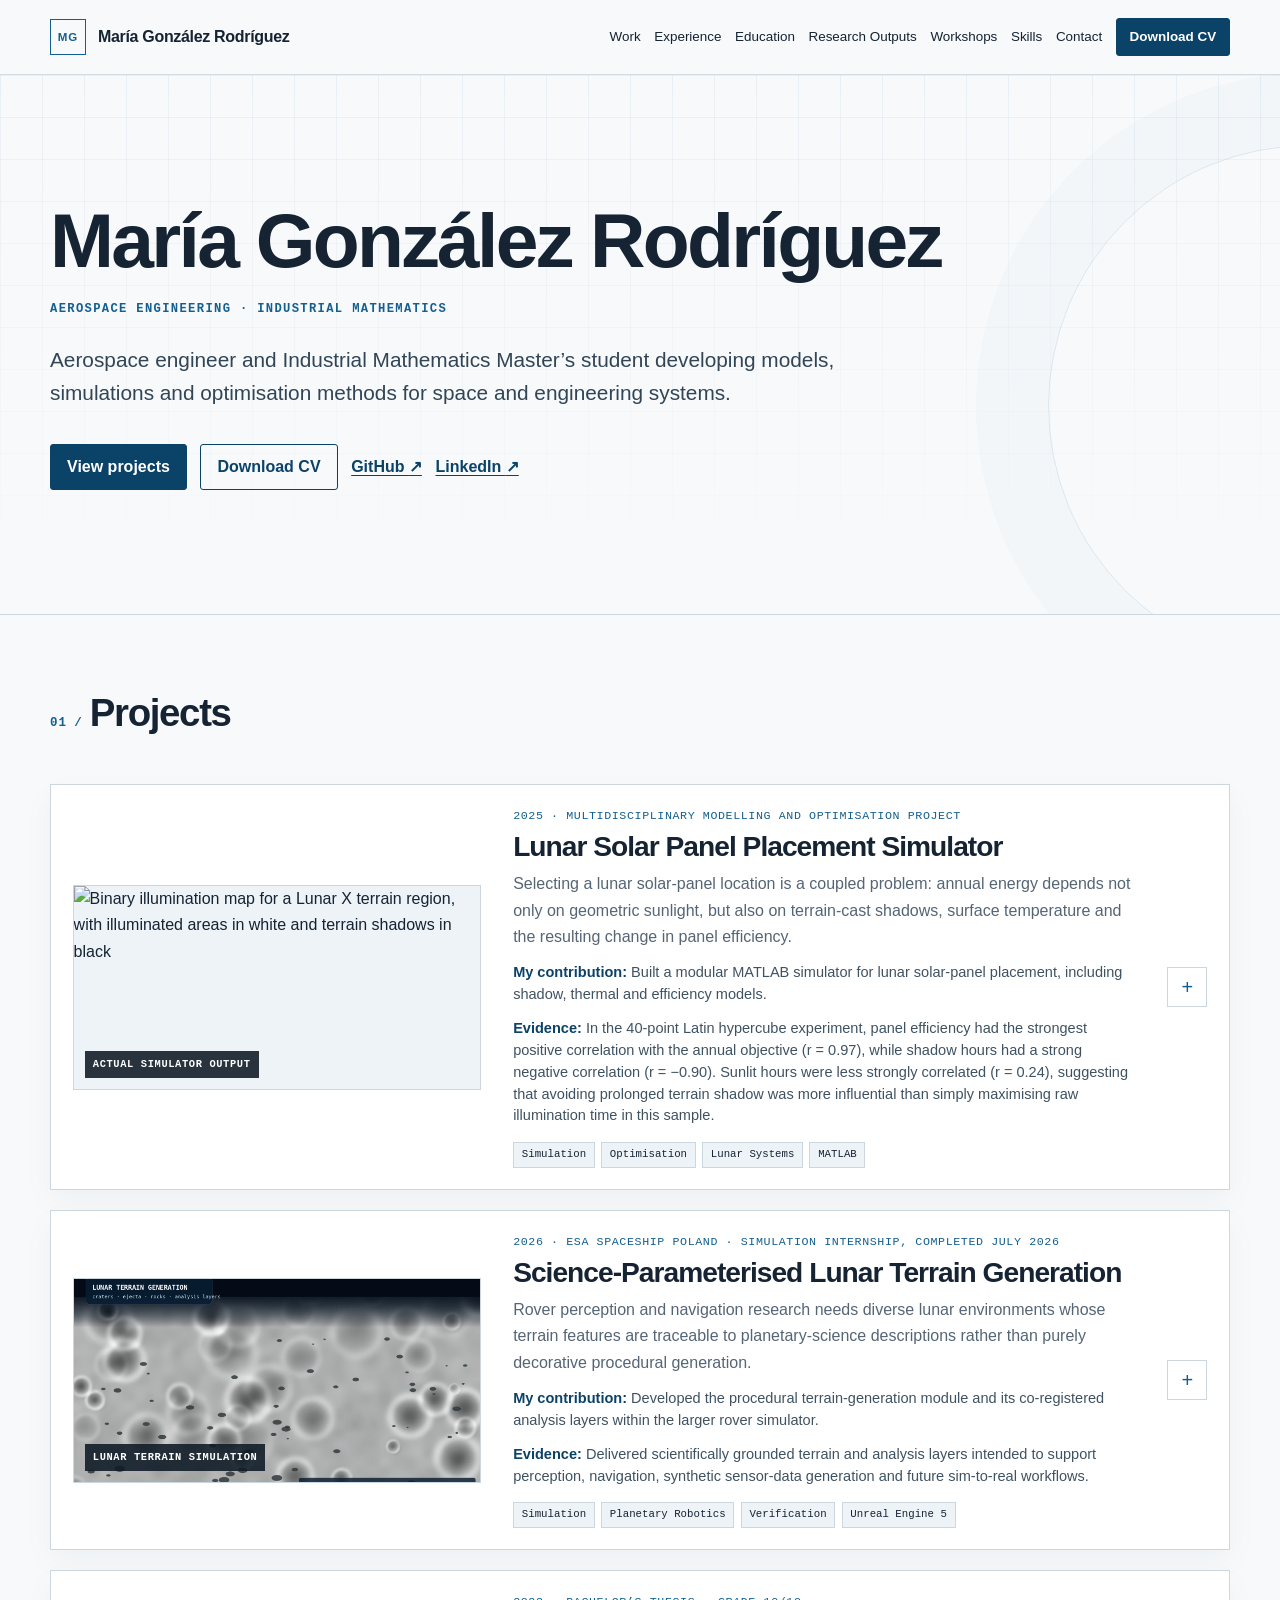
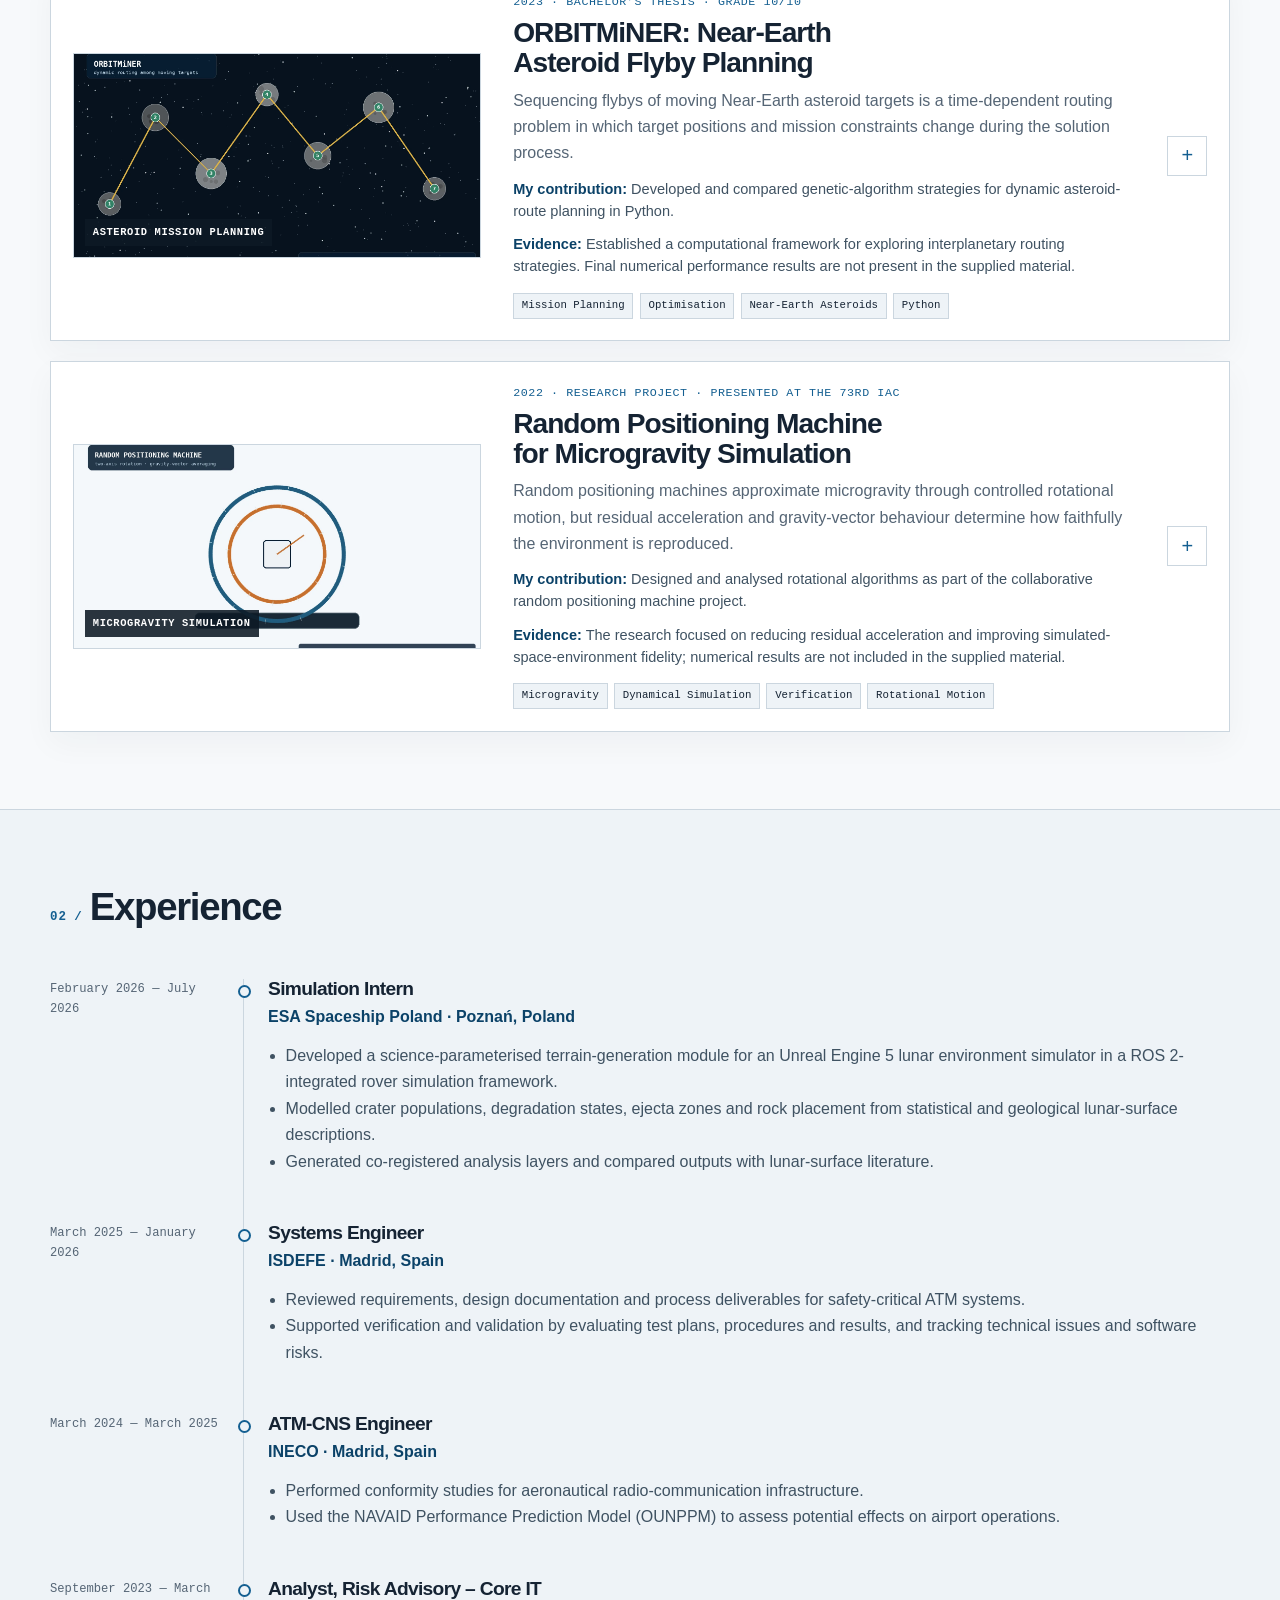
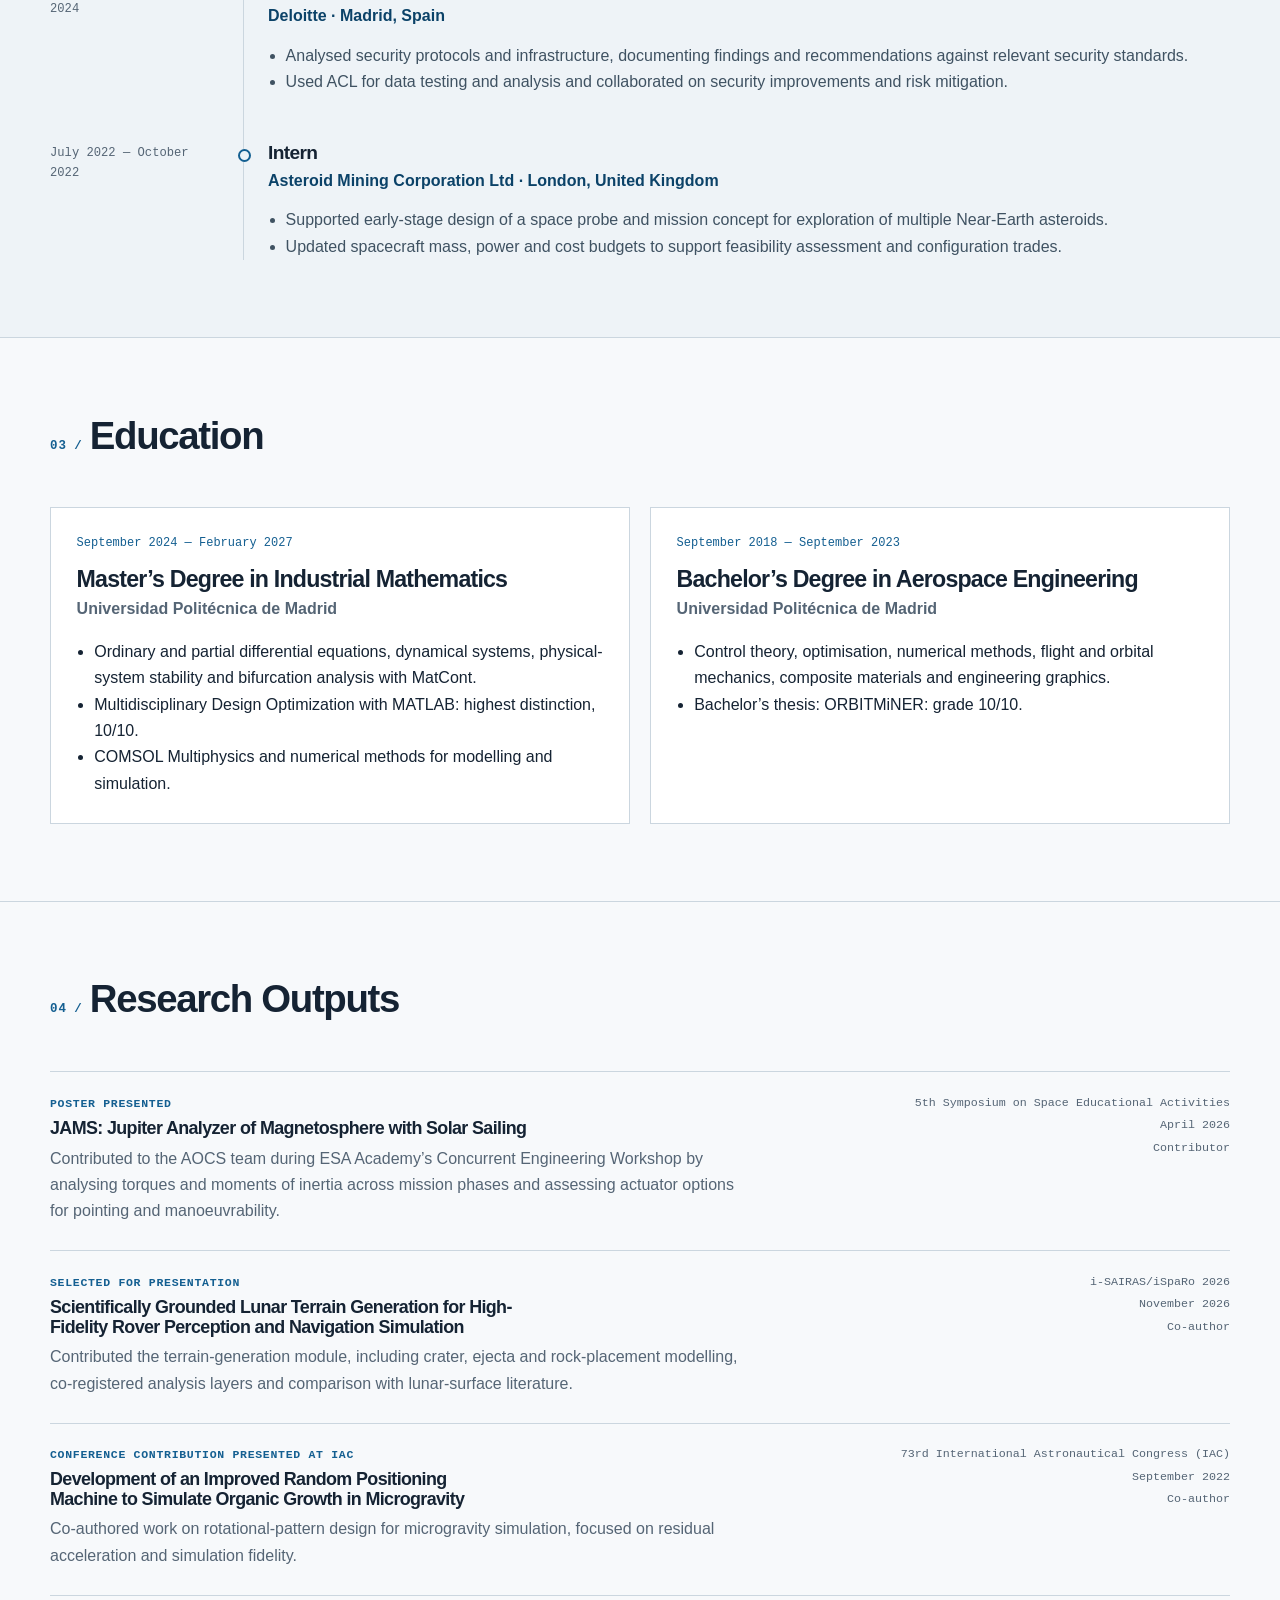
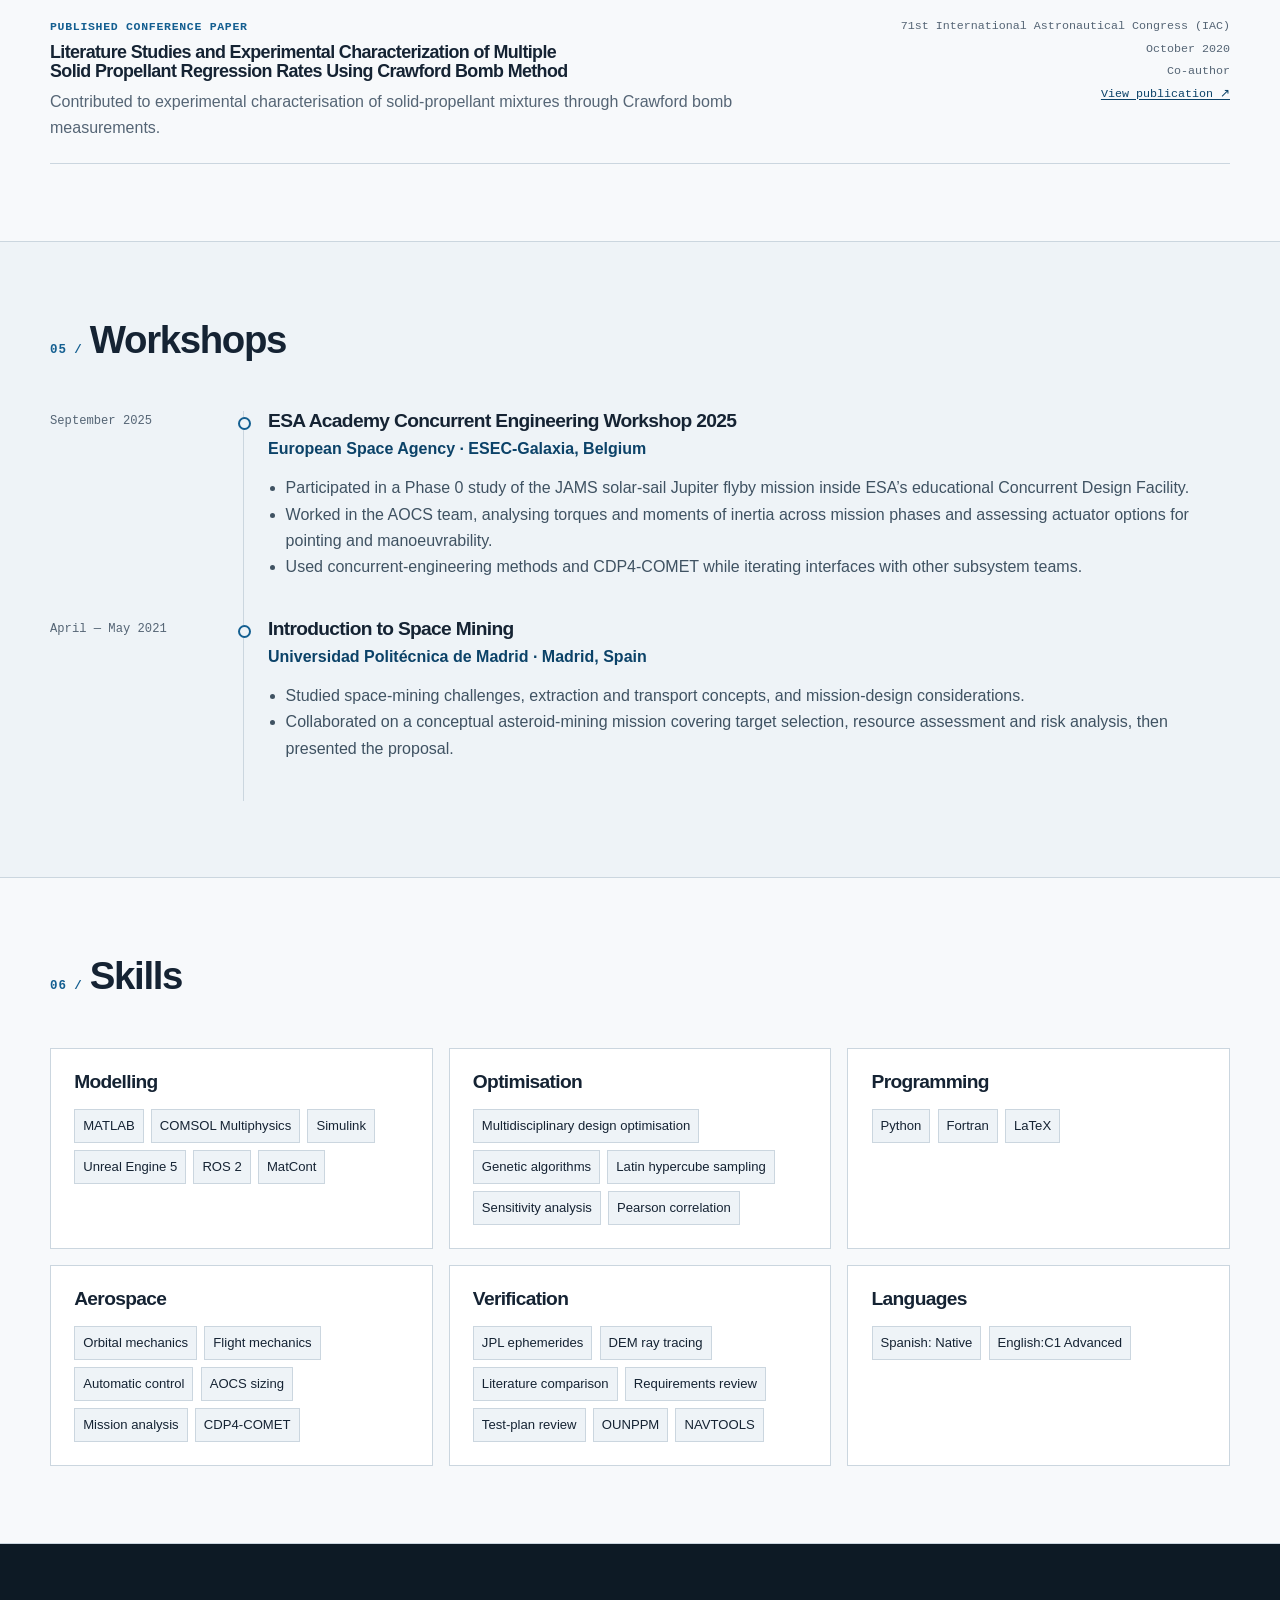
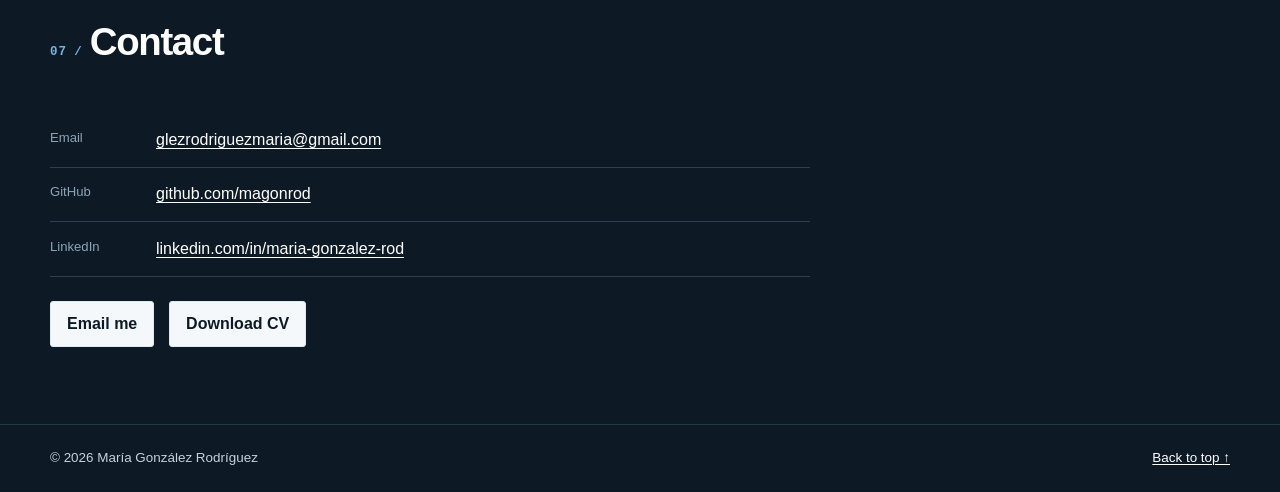
==== index.html @ d8ec5e76 "correccion manual" ====
<!doctype html>
<html lang="en">
<head>
  <meta charset="utf-8">
  <meta name="viewport" content="width=device-width, initial-scale=1">
  <meta name="description" content="Aerospace Engineer and Industrial Mathematics master's student focused on modelling, simulation, validation and optimisation for space systems.">
  <meta name="theme-color" content="#f7f9fb">
  <meta property="og:type" content="website">
  <meta property="og:title" content="María González Rodríguez | Space Systems Modelling & Simulation">
  <meta property="og:description" content="Engineering project portfolio focused on space systems, simulation, numerical modelling, validation and optimisation.">
  <meta property="og:url" content="https://magonrod.github.io/">
  <meta property="og:image" content="https://magonrod.github.io/assets/images/social-card.svg">
  <meta name="twitter:card" content="summary_large_image">
  <link rel="canonical" href="https://magonrod.github.io/">
  <link rel="icon" href="assets/icons/favicon.svg" type="image/svg+xml">
  <link rel="stylesheet" href="styles.css">
  <title>María González Rodríguez | Space Systems Modelling & Simulation</title>
  <script>document.documentElement.classList.add('js');</script>
  <script defer src="data/portfolio-data.js"></script>
  <script defer src="script.js"></script>
</head>
<body>
  <span id="page-top" aria-hidden="true"></span>
  <a class="skip-link" href="#main-content">Skip to main content</a>

  <header class="site-header" id="top">
    <div class="container nav-shell">
      <a class="brand" href="#page-top" aria-label="María González Rodríguez, back to top">
        <span class="brand-mark" aria-hidden="true">MG</span>
        <span class="brand-text">María González Rodríguez</span>
      </a>
      <button class="nav-toggle" type="button" aria-expanded="false" aria-controls="site-nav">
        <span class="sr-only">Toggle navigation</span>
        <span aria-hidden="true"></span><span aria-hidden="true"></span><span aria-hidden="true"></span>
      </button>
      <nav class="site-nav" id="site-nav" aria-label="Primary navigation">
        <a href="#projects">Work</a>
        <a href="#experience">Experience</a>
        <a href="#education">Education</a>
        <a href="#research">Research Outputs</a>
        <a href="#workshops">Workshops</a>
        <a href="#skills">Skills</a>
        <a href="#contact">Contact</a>
        <a class="button button-small" href="assets/CV.pdf" download>Download CV</a>
      </nav>
    </div>
  </header>

  <main id="main-content">
    <section class="hero section-grid" aria-labelledby="hero-title">
      <div class="container hero-layout">
        <div class="hero-copy" data-reveal>
          <h1 id="hero-title">María González Rodríguez</h1>
          <p class="hero-role">Aerospace engineering · Industrial mathematics</p>
          <p class="hero-statement">Aerospace engineer and Industrial Mathematics Master’s student developing models, simulations and optimisation methods for space and engineering systems.</p>
          <div class="hero-actions" aria-label="Primary actions">
            <a class="button" href="#projects">View projects</a>
            <a class="button button-secondary" href="assets/CV.pdf" download>Download CV</a>
            <a class="text-link" href="https://github.com/magonrod" target="_blank" rel="noreferrer">GitHub <span aria-hidden="true">↗</span><span class="sr-only"> (opens in a new tab)</span></a>
            <a class="text-link" href="https://www.linkedin.com/in/maria-gonzalez-rod/" target="_blank" rel="noreferrer">LinkedIn <span aria-hidden="true">↗</span><span class="sr-only"> (opens in a new tab)</span></a>
          </div>
        </div>
      </div>
    </section>

    <section class="section" id="projects" aria-labelledby="projects-title">
      <div class="container">
        <h2 class="section-title" id="projects-title" data-reveal><span>01</span><span aria-hidden="true">/</span> Projects</h2>
        <div class="projects-grid" id="projects-grid"></div>
      </div>
    </section>

    <section class="section section-tinted" id="experience" aria-labelledby="experience-title">
      <div class="container">
        <h2 class="section-title" id="experience-title" data-reveal><span>02</span><span aria-hidden="true">/</span> Experience</h2>
        <div class="timeline" id="experience-list"></div>
      </div>
    </section>

    <section class="section" id="education" aria-labelledby="education-title">
      <div class="container">
        <h2 class="section-title" id="education-title" data-reveal><span>03</span><span aria-hidden="true">/</span> Education</h2>
        <div class="education-grid" id="education-list"></div>
      </div>
    </section>

    <section class="section" id="research" aria-labelledby="research-title">
      <div class="container">
        <h2 class="section-title" id="research-title" data-reveal><span>04</span><span aria-hidden="true">/</span> Research Outputs</h2>
        <div class="publication-list" id="publication-list"></div>
      </div>
    </section>

    <section class="section section-tinted" id="workshops" aria-labelledby="workshops-title">
      <div class="container">
        <h2 class="section-title" id="workshops-title" data-reveal><span>05</span><span aria-hidden="true">/</span> Workshops</h2>
        <div class="timeline compact-timeline" id="workshops-list"></div>
      </div>
    </section>

    <section class="section" id="skills" aria-labelledby="skills-title">
      <div class="container">
        <h2 class="section-title" id="skills-title" data-reveal><span>06</span><span aria-hidden="true">/</span> Skills</h2>
        <div class="skills-grid" id="skills-grid"></div>
      </div>
    </section>

    <section class="section contact-section" id="contact" aria-labelledby="contact-title">
      <div class="container">
        <h2 class="section-title" id="contact-title" data-reveal><span>07</span><span aria-hidden="true">/</span> Contact</h2>
        <div class="contact-card" id="contact-card" data-reveal></div>
      </div>
    </section>

    <noscript>
      <section class="section noscript-section" aria-labelledby="noscript-title">
        <div class="container">
          <h2 id="noscript-title">Portfolio summary</h2>
          <p>JavaScript is disabled, so the expandable project case studies cannot be generated from the portfolio data file. The essential information remains below.</p>
          <h3>Projects</h3>
          <ul>
            <li>Science-parameterised lunar terrain generation for rover perception and navigation simulation.</li>
            <li>MATLAB lunar solar-panel simulation and placement optimisation.</li>
            <li>ORBITMiNER genetic-algorithm planning for moving Near-Earth asteroid targets.</li>
            <li>Random positioning machine algorithms for microgravity simulation.</li>
          </ul>
          <h3>Experience</h3>
          <p>ESA Spaceship Poland, ISDEFE, INECO, Deloitte and Asteroid Mining Corporation Ltd.</p>
          <h3>Education</h3>
          <p>Master’s Degree in Industrial Mathematics and Bachelor’s Degree in Aerospace Engineering at Universidad Politécnica de Madrid.</p>
          <h3>Selected additional experience</h3>
          <p>ESA Academy Concurrent Engineering Workshop 2025, working in the AOCS team on torques, inertia and actuator options for a solar-sail mission; and Introduction to Space Mining at Universidad Politécnica de Madrid.</p>
          <p><a href="assets/CV.pdf" download>Download the full CV</a>, <a href="https://www.linkedin.com/in/maria-gonzalez-rod/">view LinkedIn</a> or <a href="mailto:glezrodriguezmaria@gmail.com">contact María by email</a>.</p>
        </div>
      </section>
    </noscript>
  </main>

  <footer class="site-footer">
    <div class="container footer-layout">
      <p>© <span id="current-year">2026</span> María González Rodríguez</p>
      <a href="#page-top">Back to top ↑</a>
    </div>
  </footer>
</body>
</html>
---- styles.css ----
:root {
  --bg: #f7f9fb;
  --surface: #ffffff;
  --surface-alt: #eef3f7;
  --text: #152333;
  --muted: #556575;
  --line: #cbd6df;
  --accent: #145f91;
  --accent-dark: #0b4268;
  --accent-soft: #dcebf5;
  --placeholder: #7a4a16;
  --max: 1180px;
  --radius: 3px;
  --shadow: 0 20px 50px rgba(15, 41, 61, .08);
}

* { box-sizing: border-box; }
html { scroll-behavior: smooth; scroll-padding-top: 84px; }
body {
  margin: 0;
  color: var(--text);
  background: var(--bg);
  font-family: "Aptos", "Segoe UI", sans-serif;
  font-size: 16px;
  line-height: 1.65;
  text-rendering: optimizeLegibility;
}
a { color: var(--accent-dark); text-underline-offset: .18em; }
a:hover { color: var(--accent); }
button, a { -webkit-tap-highlight-color: transparent; }
button, input, textarea, select { font: inherit; }
img, video, svg { max-width: 100%; }
:focus-visible { outline: 3px solid #f0a54a; outline-offset: 4px; }
.sr-only { position: absolute; width: 1px; height: 1px; padding: 0; margin: -1px; overflow: hidden; clip: rect(0,0,0,0); white-space: nowrap; border: 0; }
.skip-link { position: fixed; z-index: 999; left: 1rem; top: 1rem; transform: translateY(-180%); background: var(--text); color: white; padding: .7rem 1rem; }
.skip-link:focus { transform: translateY(0); }
.container { width: min(calc(100% - 2.5rem), var(--max)); margin-inline: auto; }

.site-header { position: sticky; top: 0; z-index: 50; background: rgba(247,249,251,.95); border-bottom: 1px solid rgba(203,214,223,.85); backdrop-filter: blur(14px); }
.nav-shell { min-height: 74px; display: flex; align-items: center; justify-content: space-between; gap: 1.5rem; }
.brand { display: inline-flex; align-items: center; gap: .75rem; color: var(--text); text-decoration: none; font-weight: 740; letter-spacing: -.02em; white-space: nowrap; }
.brand-mark { display: grid; place-items: center; width: 2.25rem; aspect-ratio: 1; border: 1px solid var(--accent); color: var(--accent); font-size: .72rem; letter-spacing: .08em; }
.site-nav { display: flex; align-items: center; justify-content: flex-end; gap: .85rem; font-size: .84rem; }
.site-nav > a:not(.button) { color: var(--text); text-decoration: none; }
.site-nav > a:not(.button):hover { color: var(--accent); }
.nav-toggle { display: none; background: transparent; border: 0; padding: .55rem; }
.nav-toggle span[aria-hidden] { display: block; width: 24px; height: 2px; margin: 5px 0; background: var(--text); transition: transform .2s ease, opacity .2s ease; }

.button { display: inline-flex; align-items: center; justify-content: center; min-height: 46px; padding: .7rem 1rem; border: 1px solid var(--accent-dark); border-radius: var(--radius); background: var(--accent-dark); color: #fff; font-weight: 700; text-decoration: none; line-height: 1.15; }
.button:hover { background: var(--accent); border-color: var(--accent); color: #fff; }
.button-secondary { background: transparent; color: var(--accent-dark); }
.button-secondary:hover { color: #fff; }
.button-small { min-height: 38px; padding: .55rem .8rem; }
.text-link { font-weight: 700; text-decoration-thickness: 1px; }

.hero { position: relative; min-height: 540px; display: grid; align-items: center; overflow: hidden; border-bottom: 1px solid var(--line); }
.section-grid::before { content: ""; position: absolute; inset: 0; z-index: -2; background-image: linear-gradient(rgba(20,95,145,.06) 1px, transparent 1px), linear-gradient(90deg, rgba(20,95,145,.06) 1px, transparent 1px); background-size: 42px 42px; mask-image: linear-gradient(to bottom, black, transparent 92%); }
.section-grid::after { content: ""; position: absolute; z-index: -1; width: 520px; height: 520px; right: -290px; top: 70px; border: 1px solid rgba(20,95,145,.12); border-radius: 50%; box-shadow: 0 0 0 72px rgba(20,95,145,.02); }
.hero-layout { padding-block: 5.5rem; }
.hero-copy { max-width: 930px; }
h1, h2, h3 { line-height: 1.08; letter-spacing: -.035em; text-wrap: balance; }
h1 { max-width: 930px; margin: 0; font-size: clamp(2.8rem, 6vw, 5.2rem); font-weight: 780; }
h2 { margin: 0; font-size: clamp(1.85rem, 3vw, 2.75rem); }
h3 { font-size: 1.2rem; }
.hero-role { margin: 1.15rem 0 0; color: var(--accent); font-family: ui-monospace, SFMono-Regular, Menlo, Consolas, monospace; font-size: .76rem; font-weight: 750; letter-spacing: .11em; line-height: 1.6; text-transform: uppercase; }
.hero-statement { max-width: 850px; margin: 1.55rem 0 .8rem; color: #314556; font-size: clamp(1.08rem, 1.7vw, 1.3rem); line-height: 1.55; }
.hero-actions { display: flex; flex-wrap: wrap; gap: .85rem; align-items: center; margin-top: 2.2rem; }

.section { padding-block: clamp(4rem, 6vw, 6rem); border-bottom: 1px solid var(--line); }
.section-tinted { background: var(--surface-alt); }
.section-title { display: flex; align-items: baseline; gap: .45rem; margin-bottom: clamp(2rem, 4vw, 3.2rem); }
.section-title span:first-child, .section-title span:nth-child(2) { color: var(--accent); font-family: ui-monospace, SFMono-Regular, Menlo, Consolas, monospace; font-size: .78rem; font-weight: 750; letter-spacing: .08em; }

.projects-grid { display: grid; gap: 1.25rem; }
.project-card { border: 1px solid var(--line); background: var(--surface); box-shadow: 0 12px 30px rgba(15,41,61,.04); }
.project-summary { list-style: none; cursor: pointer; display: grid; grid-template-columns: minmax(250px, 36%) minmax(0, 1fr) auto; gap: 2rem; align-items: center; padding: 1.35rem; }
.project-summary::-webkit-details-marker { display: none; }
.project-card[open] .project-summary { border-bottom: 1px solid var(--line); }
.project-no-preview, .project-preview { height: 205px; border: 1px solid var(--line); background-color: var(--surface-alt); overflow: hidden; }
.project-no-preview { display: grid; place-items: center; padding: 1rem; color: var(--muted); font-size: .85rem; text-align: center; }
.project-preview { position: relative; margin: 0; }
.project-preview img, .project-preview video { display: block; width: 100%; height: 100%; object-fit: cover; }
.project-preview img.is-contain, .project-preview video.is-contain { object-fit: contain; }
.project-preview-label { position: absolute; left: .7rem; bottom: .7rem; padding: .3rem .5rem; background: rgba(13, 26, 37, .88); color: #fff; font-family: ui-monospace, SFMono-Regular, Menlo, Consolas, monospace; font-size: .65rem; font-weight: 750; letter-spacing: .06em; text-transform: uppercase; }
.project-kicker { margin: 0 0 .35rem; color: var(--accent); font-family: ui-monospace, monospace; font-size: .73rem; letter-spacing: .05em; text-transform: uppercase; }
.project-heading { margin: 0 0 .55rem; font-size: clamp(1.25rem, 2.2vw, 1.8rem); }
.project-context { margin: 0; color: var(--muted); }
.project-contribution, .project-result { margin: .75rem 0 0; color: #3f5262; font-size: .91rem; line-height: 1.5; }
.project-contribution strong, .project-result strong { color: var(--accent-dark); }
.project-tags { display: flex; flex-wrap: wrap; gap: .4rem; padding: 0; margin: .9rem 0 0; list-style: none; }
.project-tags li { padding: .2rem .48rem; border: 1px solid var(--line); background: var(--surface-alt); font-family: ui-monospace, monospace; font-size: .67rem; }
.project-toggle { display: inline-grid; place-items: center; width: 40px; aspect-ratio: 1; border: 1px solid var(--line); color: var(--accent); font-size: 1.25rem; transition: transform .2s ease; }
.project-card[open] .project-toggle { transform: rotate(45deg); }
.project-detail { padding: 1.5rem; }
.project-detail-grid { display: grid; grid-template-columns: repeat(2, minmax(0, 1fr)); gap: 1rem 2rem; }
.project-detail-block { padding-top: .9rem; border-top: 1px solid var(--line); }
.project-detail-block h4 { margin: 0 0 .35rem; color: var(--accent-dark); font-size: .72rem; letter-spacing: .08em; text-transform: uppercase; }
.project-detail-block p { margin: 0; color: #3f5262; }
.project-media-gallery { display: grid; grid-template-columns: repeat(2, minmax(0, 1fr)); gap: 1.25rem 1rem; margin: 0 0 1.9rem; }
.project-media { margin: 0; min-width: 0; }
.project-media--wide { grid-column: 1 / -1; }
.project-media-frame { display: block; overflow: hidden; border: 1px solid var(--line); background: var(--surface-alt); text-decoration: none; }
.project-media img, .project-media video { display: block; width: 100%; aspect-ratio: 16 / 9; object-fit: cover; background: var(--surface-alt); }
.project-media img.is-contain, .project-media video.is-contain { object-fit: contain; padding: .45rem; }
.project-media a.project-media-frame:hover { border-color: var(--accent); }
.project-media figcaption { display: grid; gap: .18rem; margin-top: .55rem; color: var(--muted); font-size: .82rem; line-height: 1.45; }
.project-media figcaption strong { color: var(--text); font-size: .92rem; }
.project-media figcaption p { margin: 0; }
.project-media-role { color: var(--accent); font-family: ui-monospace, SFMono-Regular, Menlo, Consolas, monospace; font-size: .65rem; font-weight: 750; letter-spacing: .07em; text-transform: uppercase; }
.project-media-frame.is-natural { max-height: 900px; overflow: auto; background: #fff; }
.project-media-frame.is-natural img { height: auto; aspect-ratio: auto; max-height: none; }
.project-model-summary { display: grid; grid-template-columns: minmax(0, 1.05fr) minmax(0, 1fr); gap: 1rem; margin: 0 0 1.9rem; }
.project-equation { padding: 1.15rem 1.25rem; border: 1px solid var(--line); background: var(--surface-alt); }
.project-equation-label { margin: 0 0 .45rem; color: var(--accent); font-family: ui-monospace, SFMono-Regular, Menlo, Consolas, monospace; font-size: .68rem; font-weight: 750; letter-spacing: .08em; text-transform: uppercase; }
.project-equation-expression { margin: 0; color: var(--text); font-family: Georgia, "Times New Roman", serif; font-size: clamp(1.15rem, 2.1vw, 1.55rem); line-height: 1.45; overflow-wrap: anywhere; }
.project-equation-description { margin: .65rem 0 0; color: var(--muted); font-size: .88rem; }
.project-facts { display: grid; margin: 0; border-top: 1px solid var(--line); }
.project-facts div { display: grid; grid-template-columns: minmax(115px, .45fr) minmax(0, 1fr); gap: .8rem; padding: .65rem 0; border-bottom: 1px solid var(--line); }
.project-facts dt { color: var(--accent); font-family: ui-monospace, SFMono-Regular, Menlo, Consolas, monospace; font-size: .68rem; font-weight: 750; letter-spacing: .05em; text-transform: uppercase; }
.project-facts dd { margin: 0; color: #3f5262; font-size: .88rem; }
.case-grid { display: grid; grid-template-columns: repeat(2, 1fr); gap: 1rem 2rem; }
.case-item { padding-top: .9rem; border-top: 1px solid var(--line); }
.case-item h4 { margin: 0 0 .35rem; color: var(--accent-dark); font-size: .72rem; letter-spacing: .08em; text-transform: uppercase; }
.case-item p { margin: 0; color: #3f5262; }
.case-item.limitations p, .placeholder-inline { color: var(--placeholder); }
.tag-list { display: flex; flex-wrap: wrap; gap: .45rem; padding: 0; margin: 1.3rem 0 0; list-style: none; }
.tag-list li { padding: .25rem .5rem; border: 1px solid var(--line); background: var(--surface-alt); font-family: ui-monospace, monospace; font-size: .7rem; }
.project-link-row { display: flex; flex-wrap: wrap; gap: .65rem 1.2rem; align-items: center; margin-top: 1.3rem; }
.unavailable-link { color: var(--placeholder); font-weight: 650; }

.timeline { position: relative; }
.timeline::before { content: ""; position: absolute; left: 193px; top: 0; bottom: 0; width: 1px; background: var(--line); }
.timeline-item { display: grid; grid-template-columns: 170px minmax(0, 1fr); gap: 3rem; padding: 0 0 3rem; }
.timeline-item:last-child { padding-bottom: 0; }
.timeline-date { position: relative; margin: 0; color: var(--muted); font-family: ui-monospace, monospace; font-size: .76rem; }
.timeline-date::after { content: ""; position: absolute; right: -31px; top: .35rem; width: 9px; height: 9px; border-radius: 50%; background: var(--surface-alt); border: 2px solid var(--accent); }
.section:not(.section-tinted) .timeline-date::after { background: var(--bg); }
.timeline-content h3 { margin: 0 0 .25rem; }
.timeline-content .organisation { margin: 0 0 .8rem; color: var(--accent-dark); font-weight: 700; }
.timeline-content ul { margin: 0; padding-left: 1.1rem; color: #3f5262; }
.compact-timeline .timeline-item { padding-bottom: 2.4rem; }
.additional-experience { margin-top: 3.5rem; padding-top: 2rem; border-top: 1px solid var(--line); }
.additional-experience > h3, .languages-inline > h3 { margin: 0 0 1.25rem; font-size: 1.25rem; }

.education-grid { display: grid; grid-template-columns: repeat(2, 1fr); gap: 1.25rem; }
.education-card { padding: 1.6rem; border: 1px solid var(--line); background: var(--surface); }
.education-card .date { margin: 0; color: var(--accent); font-family: ui-monospace, monospace; font-size: .75rem; }
.education-card h3 { margin: .8rem 0 .3rem; font-size: 1.45rem; }
.education-card .institution { margin: 0 0 1rem; color: var(--muted); font-weight: 650; }
.education-card ul { margin: 0; padding-left: 1.1rem; }

.publication-list { display: grid; gap: .25rem; }
.publication-item { display: grid; grid-template-columns: minmax(0, 1fr) minmax(390px, .65fr); gap: 2rem; padding: 1.35rem 0; border-top: 1px solid var(--line); }
.publication-item:last-child { border-bottom: 1px solid var(--line); }
.publication-item h3 { margin: 0 0 .45rem; font-size: 1.12rem; }
.publication-item p { margin: 0; color: var(--muted); }
.publication-status { margin: 0 0 .4rem !important; color: var(--accent) !important; font-family: ui-monospace, SFMono-Regular, Menlo, Consolas, monospace; font-size: .72rem; font-weight: 750; letter-spacing: .06em; text-transform: uppercase; }
.publication-meta { display: grid; gap: .2rem; align-content: start; min-width: 0; text-align: right; font-family: ui-monospace, monospace; font-size: .73rem; overflow-wrap: anywhere; }

.skills-grid { display: grid; grid-template-columns: repeat(3, 1fr); gap: 1rem; }
.skill-group { padding: 1.45rem; border: 1px solid var(--line); background: var(--surface); }
.skill-group h3 { margin: 0 0 1rem; }
.skill-group ul { display: flex; flex-wrap: wrap; gap: .45rem; padding: 0; margin: 0; list-style: none; }
.skill-group li { padding: .32rem .5rem; background: var(--surface-alt); border: 1px solid var(--line); font-size: .82rem; }
.section-tinted .skill-group li { background: #f7f9fb; }

.languages-list { display: grid; grid-template-columns: repeat(2, minmax(0, 1fr)); border-top: 1px solid var(--line); }
.language-item { display: flex; align-items: baseline; justify-content: space-between; gap: 1rem; padding: 1.5rem 1.25rem; border-bottom: 1px solid var(--line); }
.language-item:nth-child(odd) { border-right: 1px solid var(--line); }
.languages-inline { margin-top: 2rem; }
.languages-inline .languages-list { display: flex; flex-wrap: wrap; gap: .45rem; border-top: 0; }
.language-item { display: flex; align-items: baseline; gap: .5rem; padding: .32rem .5rem; border: 1px solid var(--line); background: #f7f9fb; }
.language-item h3, .language-item p { margin: 0; }
.language-item p { color: var(--muted); font-family: ui-monospace, SFMono-Regular, Menlo, Consolas, monospace; font-size: .8rem; }

.contact-section { background: #0d1a25; color: #f5f8fb; border-bottom-color: #243848; }
.contact-section .section-title { color: #fff; }
.contact-section .section-title span:first-child,
.contact-section .section-title span:nth-child(2) { color: #74b5df; }
.contact-card { display: block; }
.contact-details { max-width: 760px; }
.contact-details .button + .button { margin-left: .65rem; }
.contact-invitation { max-width: 560px; margin: 0 0 1.5rem; color: #d3dee6; font-size: 1.08rem; }
.contact-card dl { margin: 0 0 1.5rem; }
.contact-card dl > div { display: grid; grid-template-columns: 90px minmax(0, 1fr); gap: 1rem; padding: .85rem 0; border-bottom: 1px solid #2b4050; }
.contact-card dt { color: #8ea4b5; font-size: .82rem; }
.contact-card dd { margin: 0; overflow-wrap: anywhere; }
.contact-card a { color: #fff; }
.contact-card a:hover { color: #9bd0f2; }
.button-light { border-color: #dceaf3; background: #f4f8fb; color: #0d1a25 !important; }
.button-light:hover { border-color: #fff; background: #fff; color: #0d1a25 !important; }
.noscript-section { background: #fff8e8; }
.site-footer { padding-block: 1.4rem; background: #0d1a25; color: #c6d2dc; font-size: .84rem; }
.footer-layout { display: flex; justify-content: space-between; gap: 1rem; }
.footer-layout p { margin: 0; }
.footer-layout a { color: #fff; }

[data-reveal] { opacity: 1; transform: none; }
.js [data-reveal] { opacity: 0; transform: translateY(14px); transition: opacity .45s ease, transform .45s ease; }
.js [data-reveal].is-visible { opacity: 1; transform: none; }

@media (max-width: 1120px) {
  .site-nav { gap: .65rem; font-size: .8rem; }
  .site-nav .button { display: none; }
  .skills-grid { grid-template-columns: repeat(2, 1fr); }
}

@media (max-width: 880px) {
  .js .nav-toggle { display: block; position: relative; z-index: 60; }
  .js .site-nav { position: fixed; inset: 74px 0 auto; display: none; padding: 1.2rem; background: var(--bg); border-bottom: 1px solid var(--line); box-shadow: var(--shadow); }
  .js .site-nav.is-open { display: grid; }
  .js .site-nav .button { display: inline-flex; }
  .site-nav { flex-wrap: wrap; }
  .js .nav-toggle[aria-expanded="true"] span:nth-of-type(1) { transform: translateY(7px) rotate(45deg); }
  .js .nav-toggle[aria-expanded="true"] span:nth-of-type(2) { opacity: 0; }
  .js .nav-toggle[aria-expanded="true"] span:nth-of-type(3) { transform: translateY(-7px) rotate(-45deg); }
  .project-summary { grid-template-columns: minmax(210px, 34%) minmax(0,1fr) auto; gap: 1rem; }
  .timeline::before { left: 8px; }
  .timeline-item { grid-template-columns: 1fr; gap: .65rem; padding-left: 2.2rem; }
  .timeline-date::after { left: -2.45rem; right: auto; }
  .publication-item { grid-template-columns: 1fr; gap: .6rem; }
  .publication-meta { text-align: left; }
}

@media (max-width: 620px) {
  .container { width: min(calc(100% - 1.5rem), var(--max)); }
  .brand-text { display: none; }
  .hero { min-height: auto; }
  .hero-layout { padding-block: 3.8rem; }
  h1 { font-size: clamp(2.35rem, 12vw, 3.6rem); }
  .section-title { margin-bottom: 2rem; }
  .project-summary { grid-template-columns: 1fr auto; }
  .project-no-preview, .project-preview { grid-column: 1 / -1; height: 185px; }
  .project-toggle { grid-column: 2; grid-row: 2; }
  .project-media-gallery, .education-grid, .skills-grid, .case-grid, .project-model-summary { grid-template-columns: 1fr; }
    .project-media-gallery, .education-grid, .skills-grid, .case-grid, .project-model-summary, .project-detail-grid { grid-template-columns: 1fr; }
  .project-facts div { grid-template-columns: 1fr; gap: .2rem; }
  .project-media-frame.is-natural { max-height: 680px; }
  .hero-actions .button { width: 100%; }
  .languages-list { grid-template-columns: 1fr; }
  .language-item:nth-child(odd) { border-right: 0; }
  .contact-card dl > div { grid-template-columns: 1fr; gap: .2rem; }
  .contact-details .button { width: 100%; }
  .contact-details .button + .button { margin: .65rem 0 0; }
  .footer-layout { flex-direction: column; }
}

@media (prefers-reduced-motion: reduce) {
  html { scroll-behavior: auto; }
  *, *::before, *::after { animation-duration: .01ms !important; animation-iteration-count: 1 !important; transition-duration: .01ms !important; }
}

@media print {
  .site-header, .site-footer { display: none !important; }
  body { background: #fff; color: #000; }
  .section { padding-block: 1.5rem; break-inside: avoid; }
  .project-card { break-inside: avoid; }
}
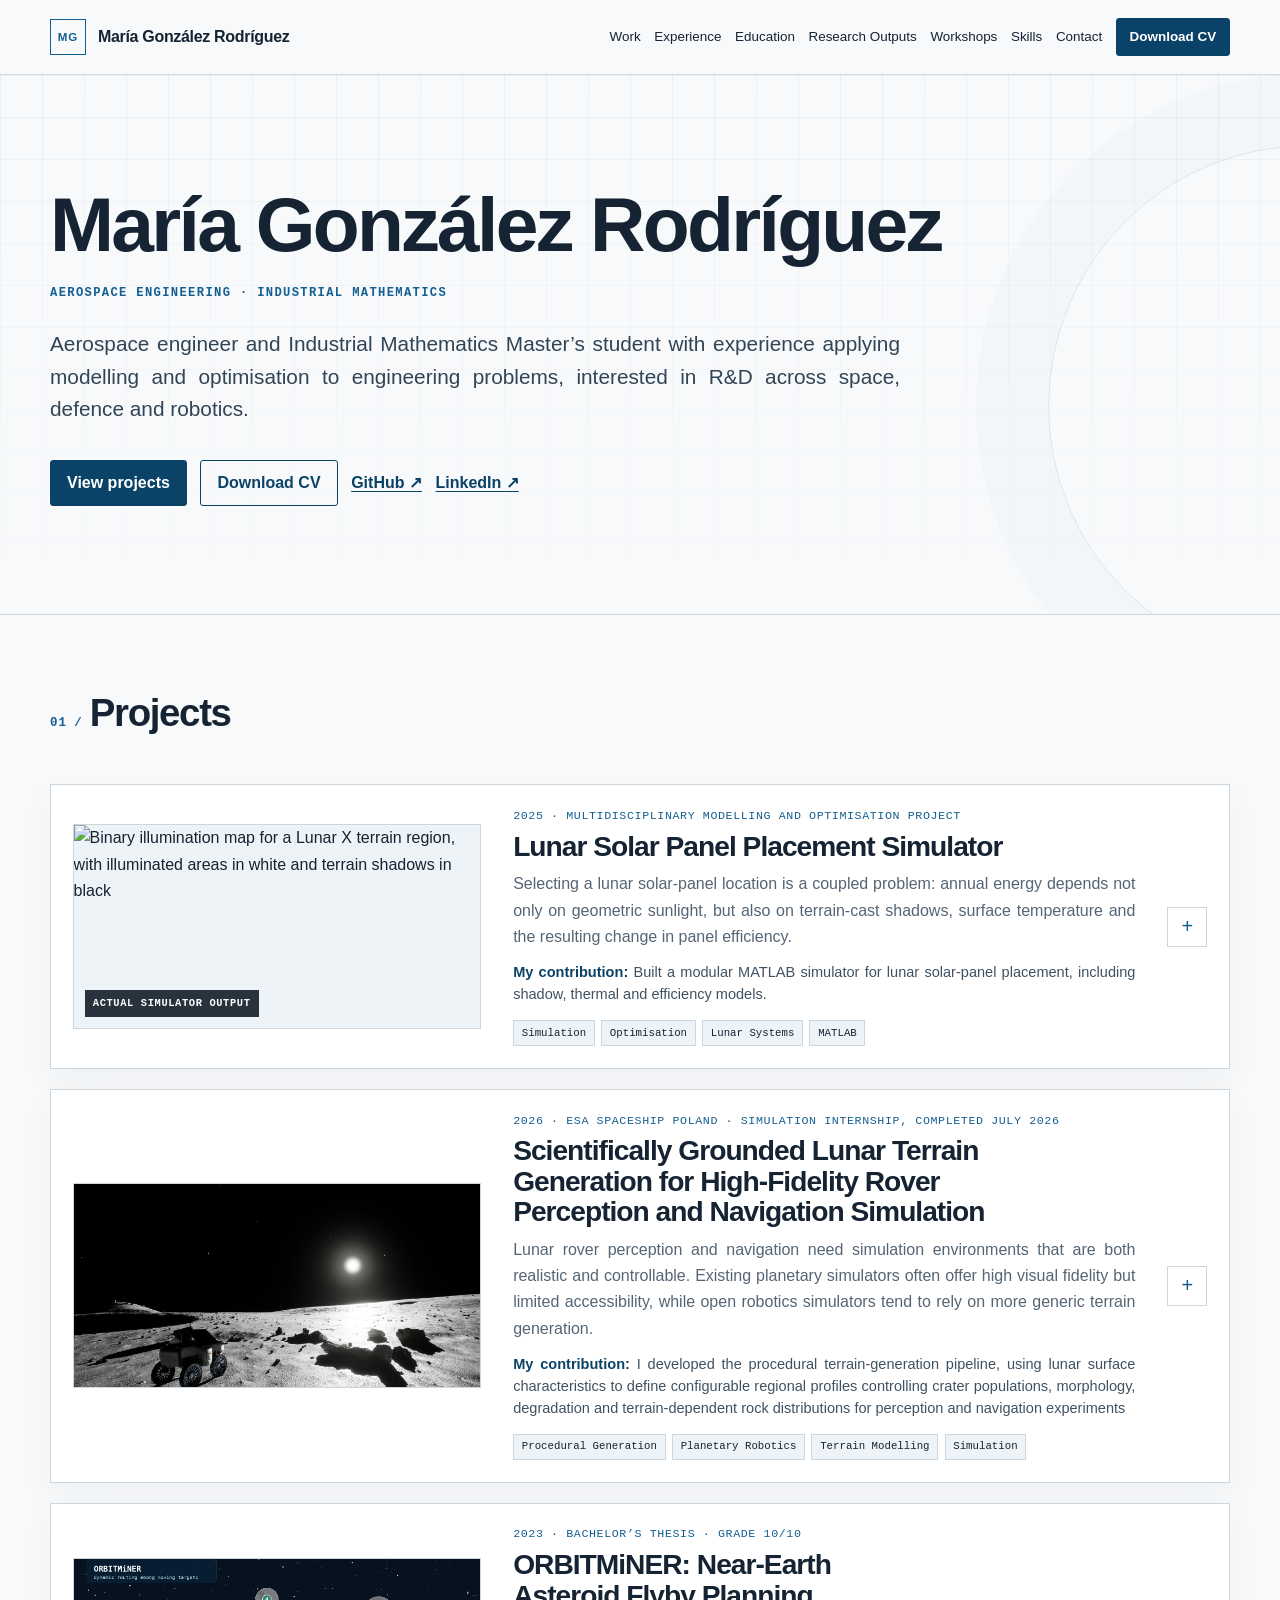
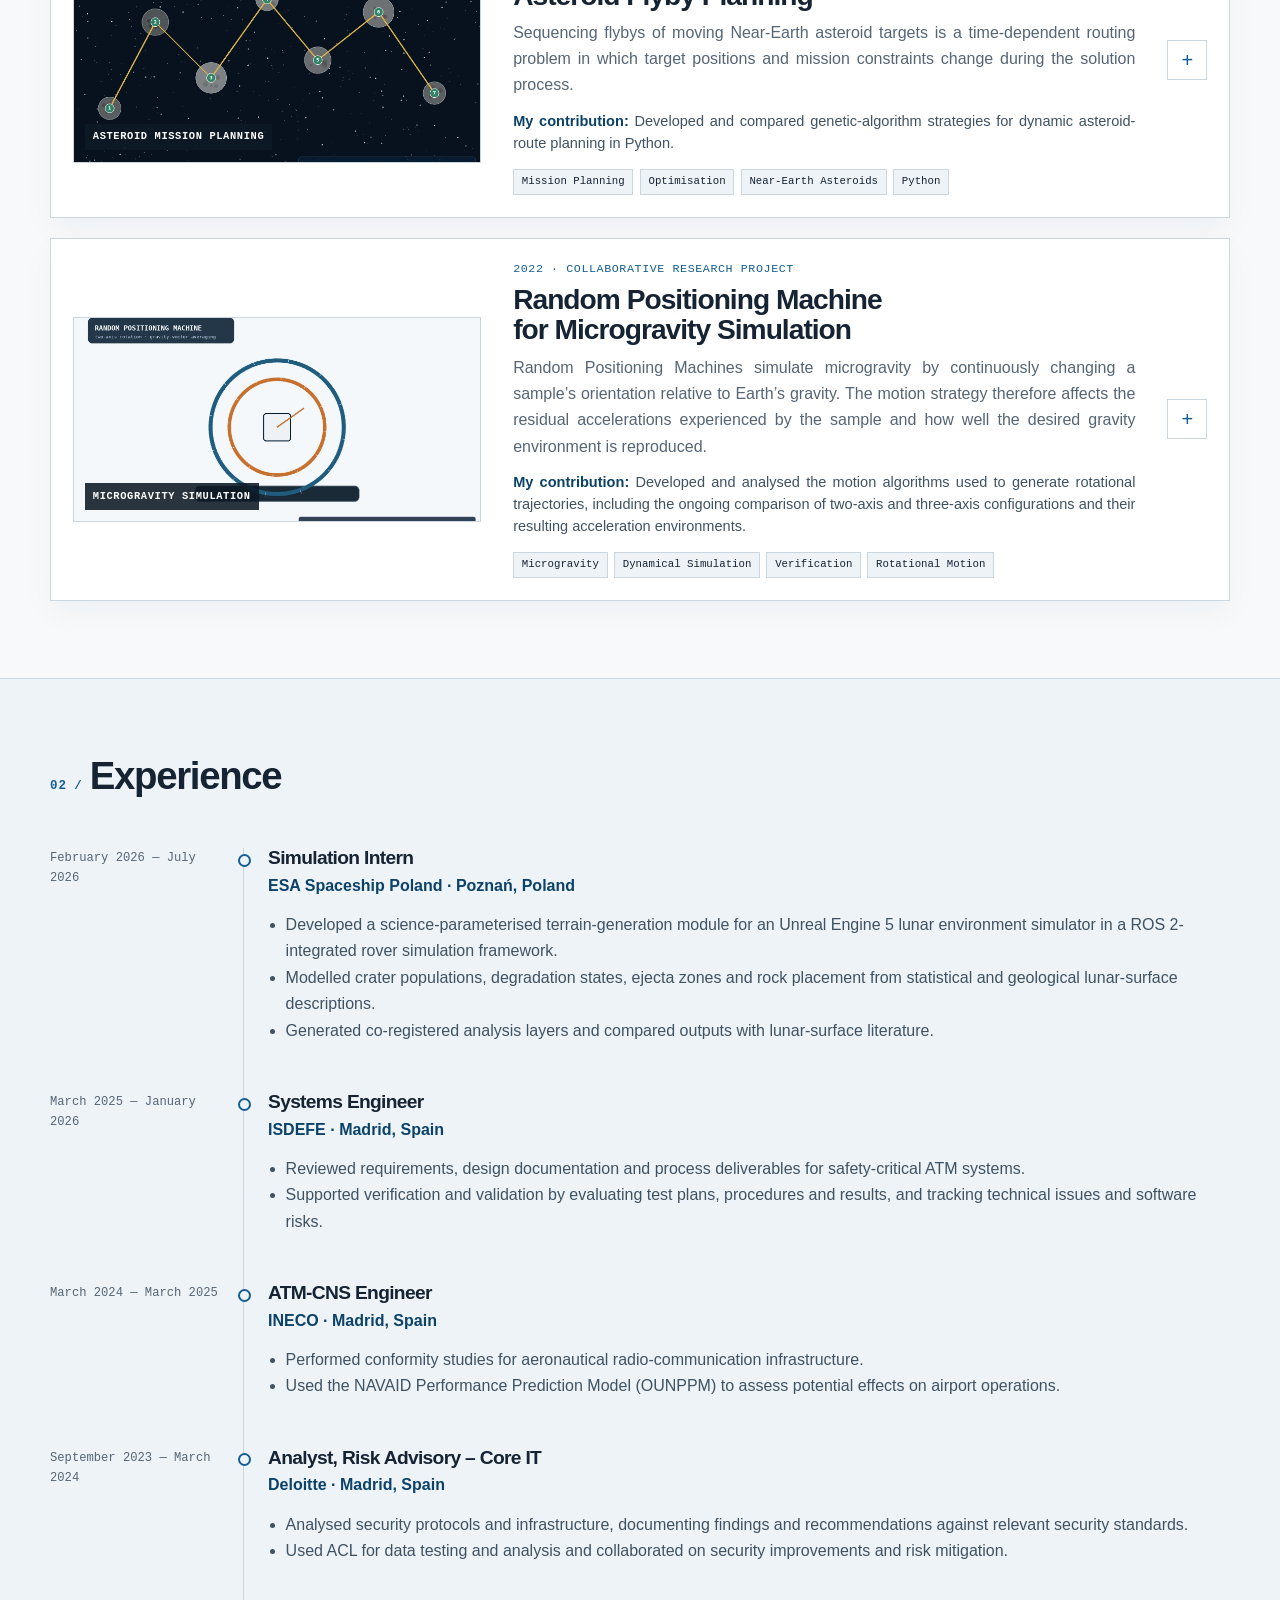
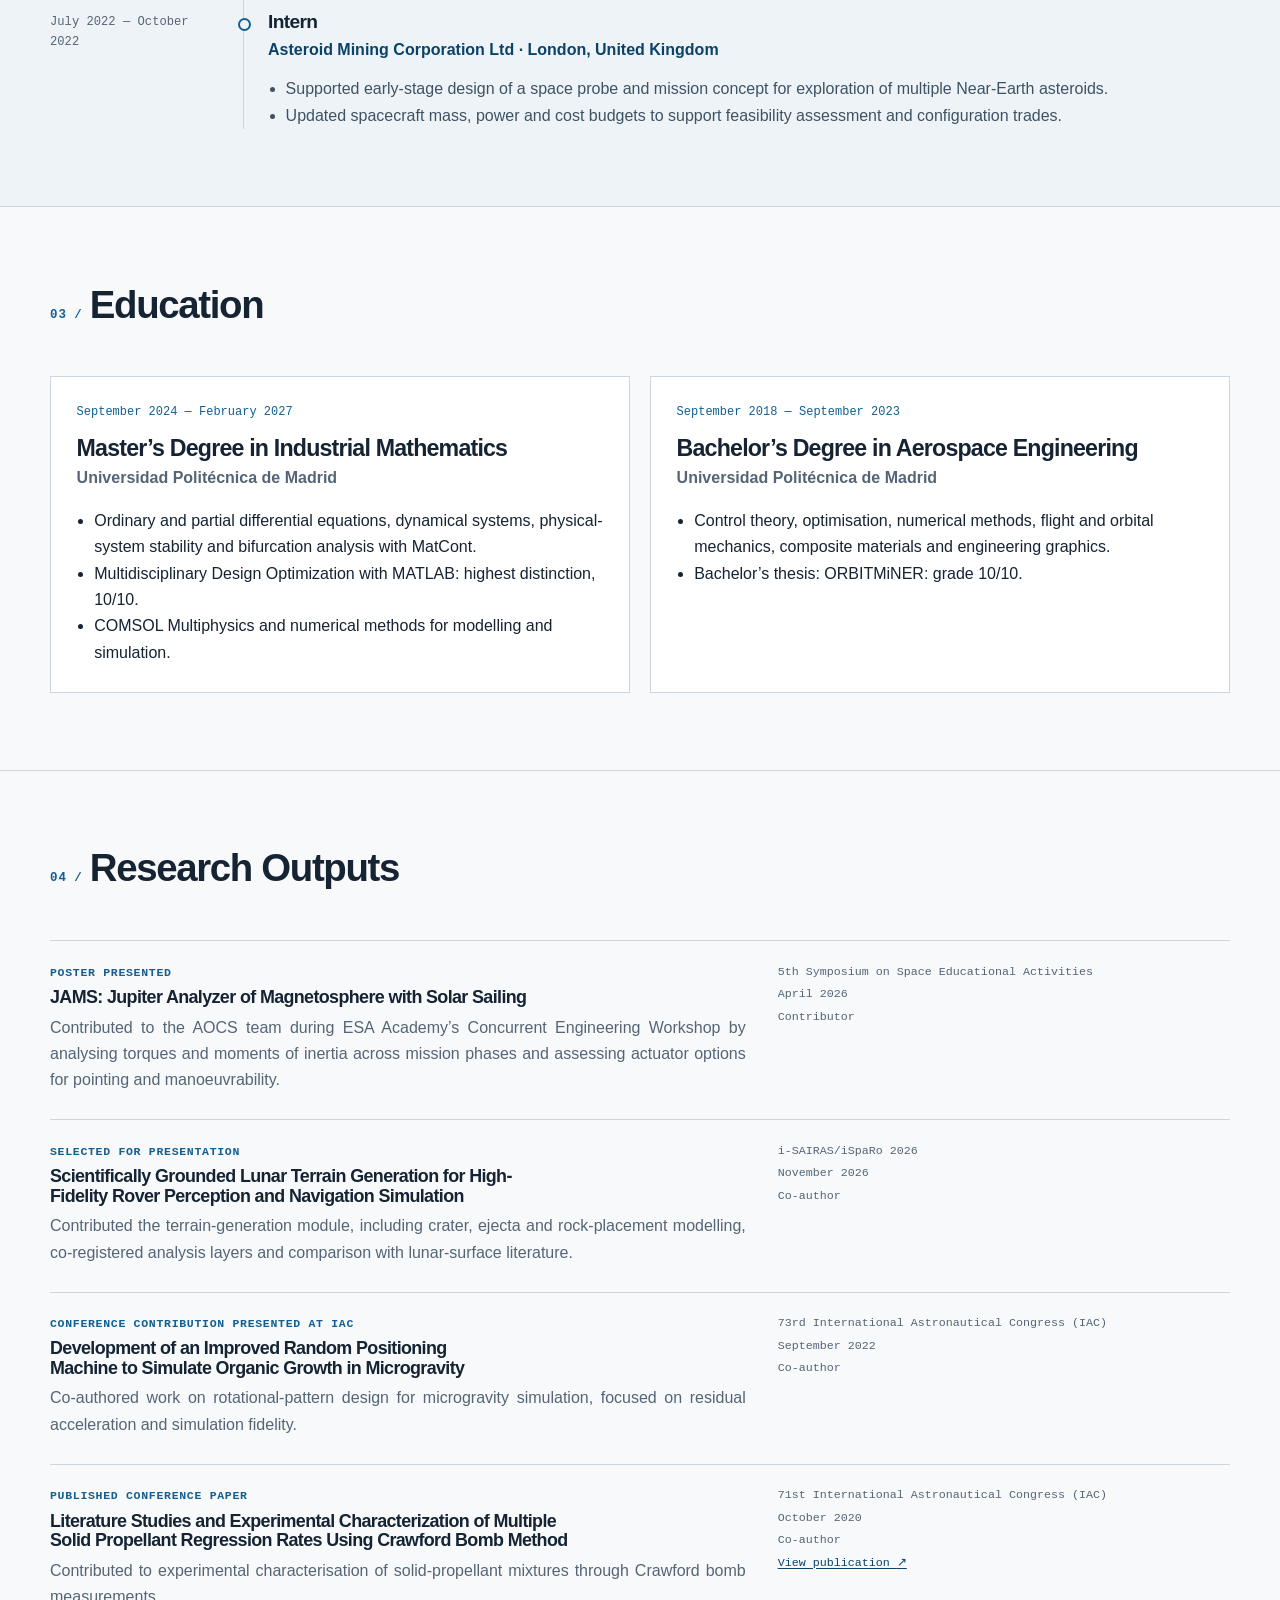
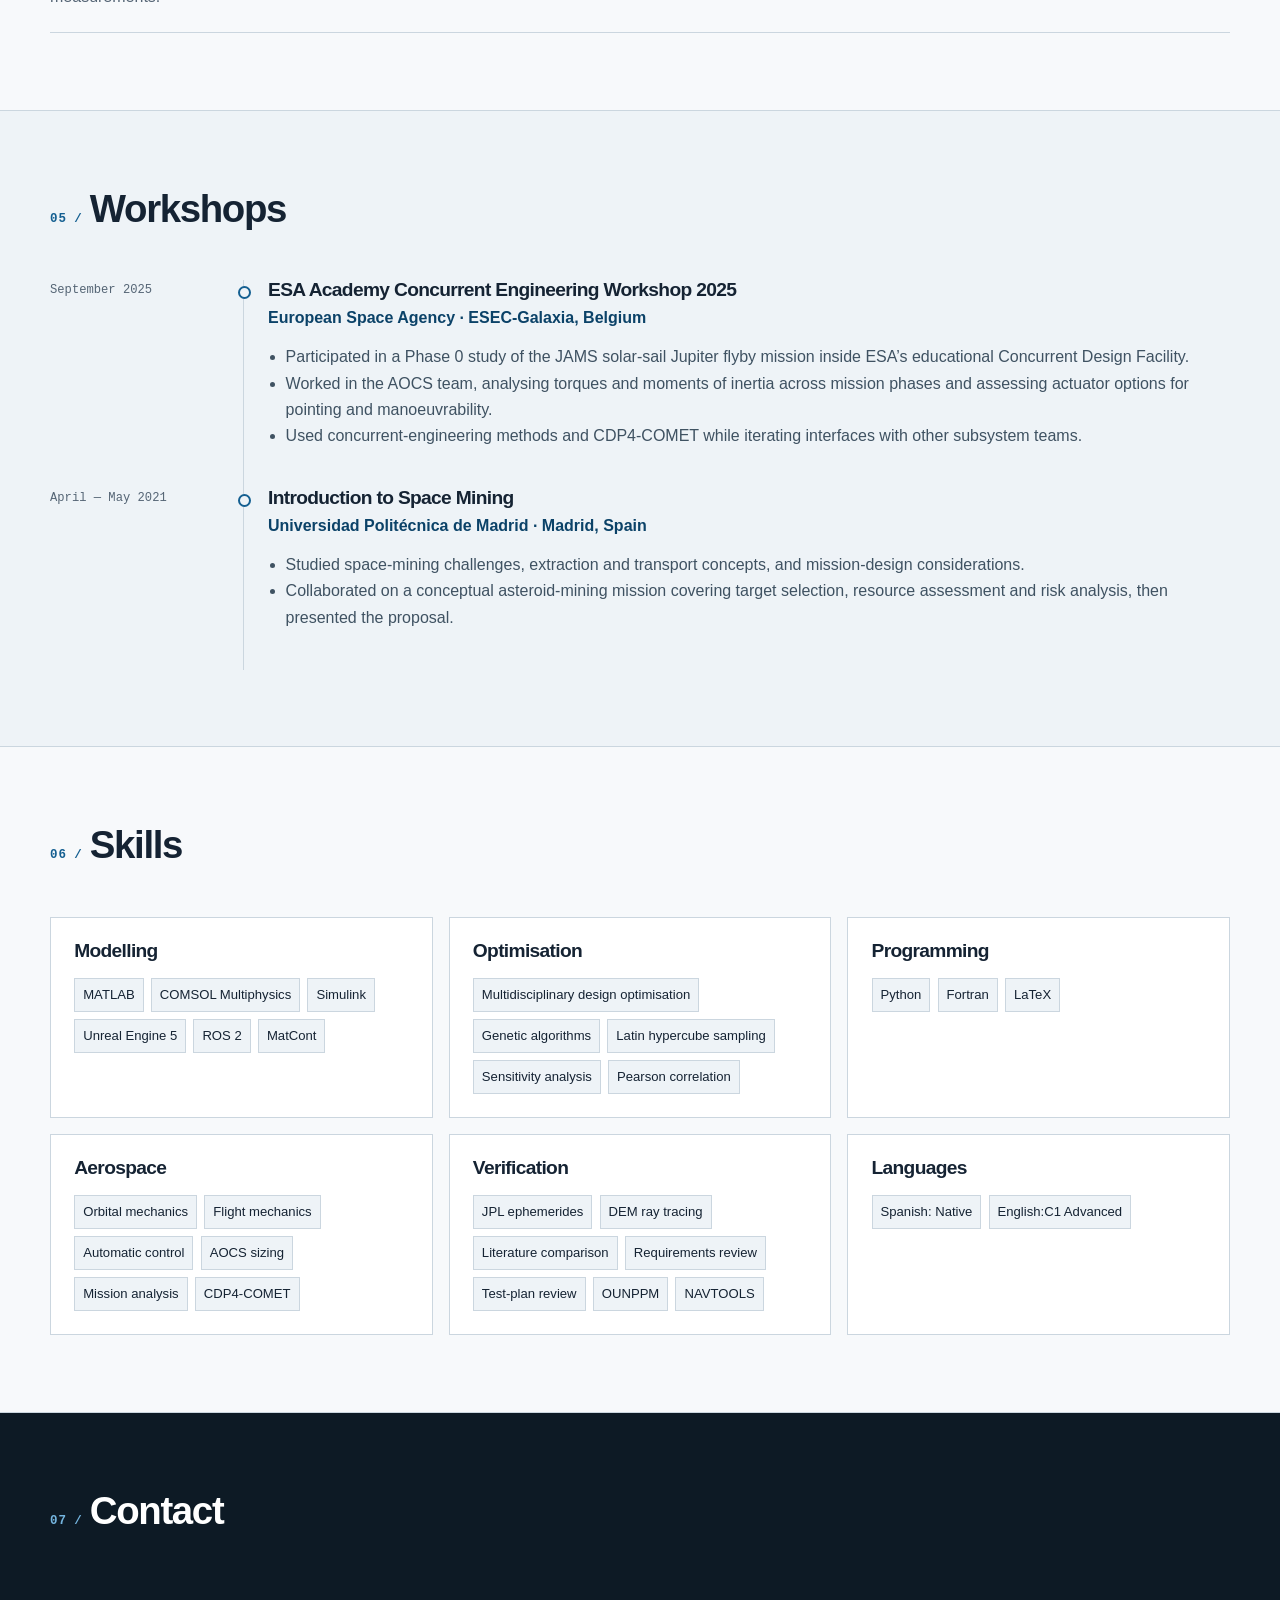
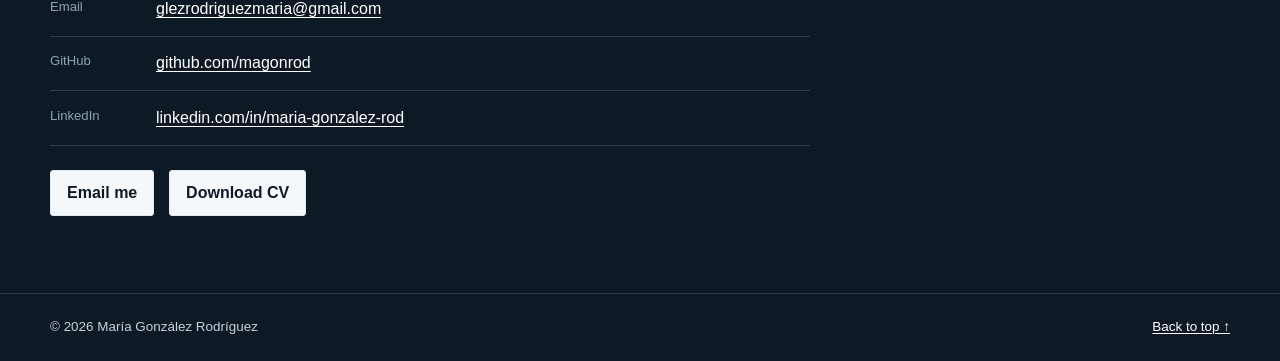
==== commit 59137f1c: "Spacechip + rpm -photo rpm done" ====
--- a/index.html
+++ b/index.html
@@ -52,7 +52,7 @@
         <div class="hero-copy" data-reveal>
           <h1 id="hero-title">María González Rodríguez</h1>
           <p class="hero-role">Aerospace engineering · Industrial mathematics</p>
-          <p class="hero-statement">Aerospace engineer and Industrial Mathematics Master’s student developing models, simulations and optimisation methods for space and engineering systems.</p>
+          <p class="hero-statement">Aerospace engineer and Industrial Mathematics Master’s student with experience applying modelling and optimisation to engineering problems, interested in R&D across space, defence and robotics.</p>
           <div class="hero-actions" aria-label="Primary actions">
             <a class="button" href="#projects">View projects</a>
             <a class="button button-secondary" href="assets/CV.pdf" download>Download CV</a>
@@ -119,7 +119,7 @@
           <p>JavaScript is disabled, so the expandable project case studies cannot be generated from the portfolio data file. The essential information remains below.</p>
           <h3>Projects</h3>
           <ul>
-            <li>Science-parameterised lunar terrain generation for rover perception and navigation simulation.</li>
+            <li>Scientifically grounded procedural lunar terrain generation for rover perception and navigation simulation.</li>
             <li>MATLAB lunar solar-panel simulation and placement optimisation.</li>
             <li>ORBITMiNER genetic-algorithm planning for moving Near-Earth asteroid targets.</li>
             <li>Random positioning machine algorithms for microgravity simulation.</li>
--- a/styles.css
+++ b/styles.css
@@ -25,6 +25,7 @@
   line-height: 1.65;
   text-rendering: optimizeLegibility;
 }
+p { text-align: justify; }
 a { color: var(--accent-dark); text-underline-offset: .18em; }
 a:hover { color: var(--accent); }
 button, a { -webkit-tap-highlight-color: transparent; }
@@ -100,14 +101,16 @@
 .project-media { margin: 0; min-width: 0; }
 .project-media--wide { grid-column: 1 / -1; }
 .project-media-frame { display: block; overflow: hidden; border: 1px solid var(--line); background: var(--surface-alt); text-decoration: none; }
-.project-media img, .project-media video { display: block; width: 100%; aspect-ratio: 16 / 9; object-fit: cover; background: var(--surface-alt); }
+.project-media img { display: block; width: 100%; height: auto; max-height: 900px; object-fit: contain; background: var(--surface-alt); }
+.project-media video { display: block; width: 100%; aspect-ratio: 16 / 9; object-fit: cover; background: var(--surface-alt); }
 .project-media img.is-contain, .project-media video.is-contain { object-fit: contain; padding: .45rem; }
 .project-media a.project-media-frame:hover { border-color: var(--accent); }
-.project-media figcaption { display: grid; gap: .18rem; margin-top: .55rem; color: var(--muted); font-size: .82rem; line-height: 1.45; }
+.project-media figcaption { display: grid; gap: .18rem; margin: 0 0 .65rem; color: var(--muted); font-size: .82rem; line-height: 1.45; }
 .project-media figcaption strong { color: var(--text); font-size: .92rem; }
 .project-media figcaption p { margin: 0; }
 .project-media-role { color: var(--accent); font-family: ui-monospace, SFMono-Regular, Menlo, Consolas, monospace; font-size: .65rem; font-weight: 750; letter-spacing: .07em; text-transform: uppercase; }
-.project-media-frame.is-natural { max-height: 900px; overflow: auto; background: #fff; }
+.project-media--compact .project-media-frame { width: min(66%, 900px); margin-inline: auto; }
+.project-media-frame.is-natural { overflow: hidden; background: #fff; }
 .project-media-frame.is-natural img { height: auto; aspect-ratio: auto; max-height: none; }
 .project-model-summary { display: grid; grid-template-columns: minmax(0, 1.05fr) minmax(0, 1fr); gap: 1rem; margin: 0 0 1.9rem; }
 .project-equation { padding: 1.15rem 1.25rem; border: 1px solid var(--line); background: var(--surface-alt); }
@@ -195,6 +198,20 @@
 .footer-layout p { margin: 0; }
 .footer-layout a { color: #fff; }
 
+.hero-role,
+.project-kicker,
+.project-media-role,
+.timeline-date,
+.timeline-content .organisation,
+.education-card .date,
+.education-card .institution,
+.publication-status,
+.publication-meta,
+.project-equation-label,
+.project-equation-expression,
+.language-item p,
+.footer-layout p { text-align: left; }
+
 [data-reveal] { opacity: 1; transform: none; }
 .js [data-reveal] { opacity: 0; transform: translateY(14px); transition: opacity .45s ease, transform .45s ease; }
 .js [data-reveal].is-visible { opacity: 1; transform: none; }
@@ -243,6 +260,7 @@
   .contact-details .button { width: 100%; }
   .contact-details .button + .button { margin: .65rem 0 0; }
   .footer-layout { flex-direction: column; }
+  p { text-align: left; }
 }
 
 @media (prefers-reduced-motion: reduce) {
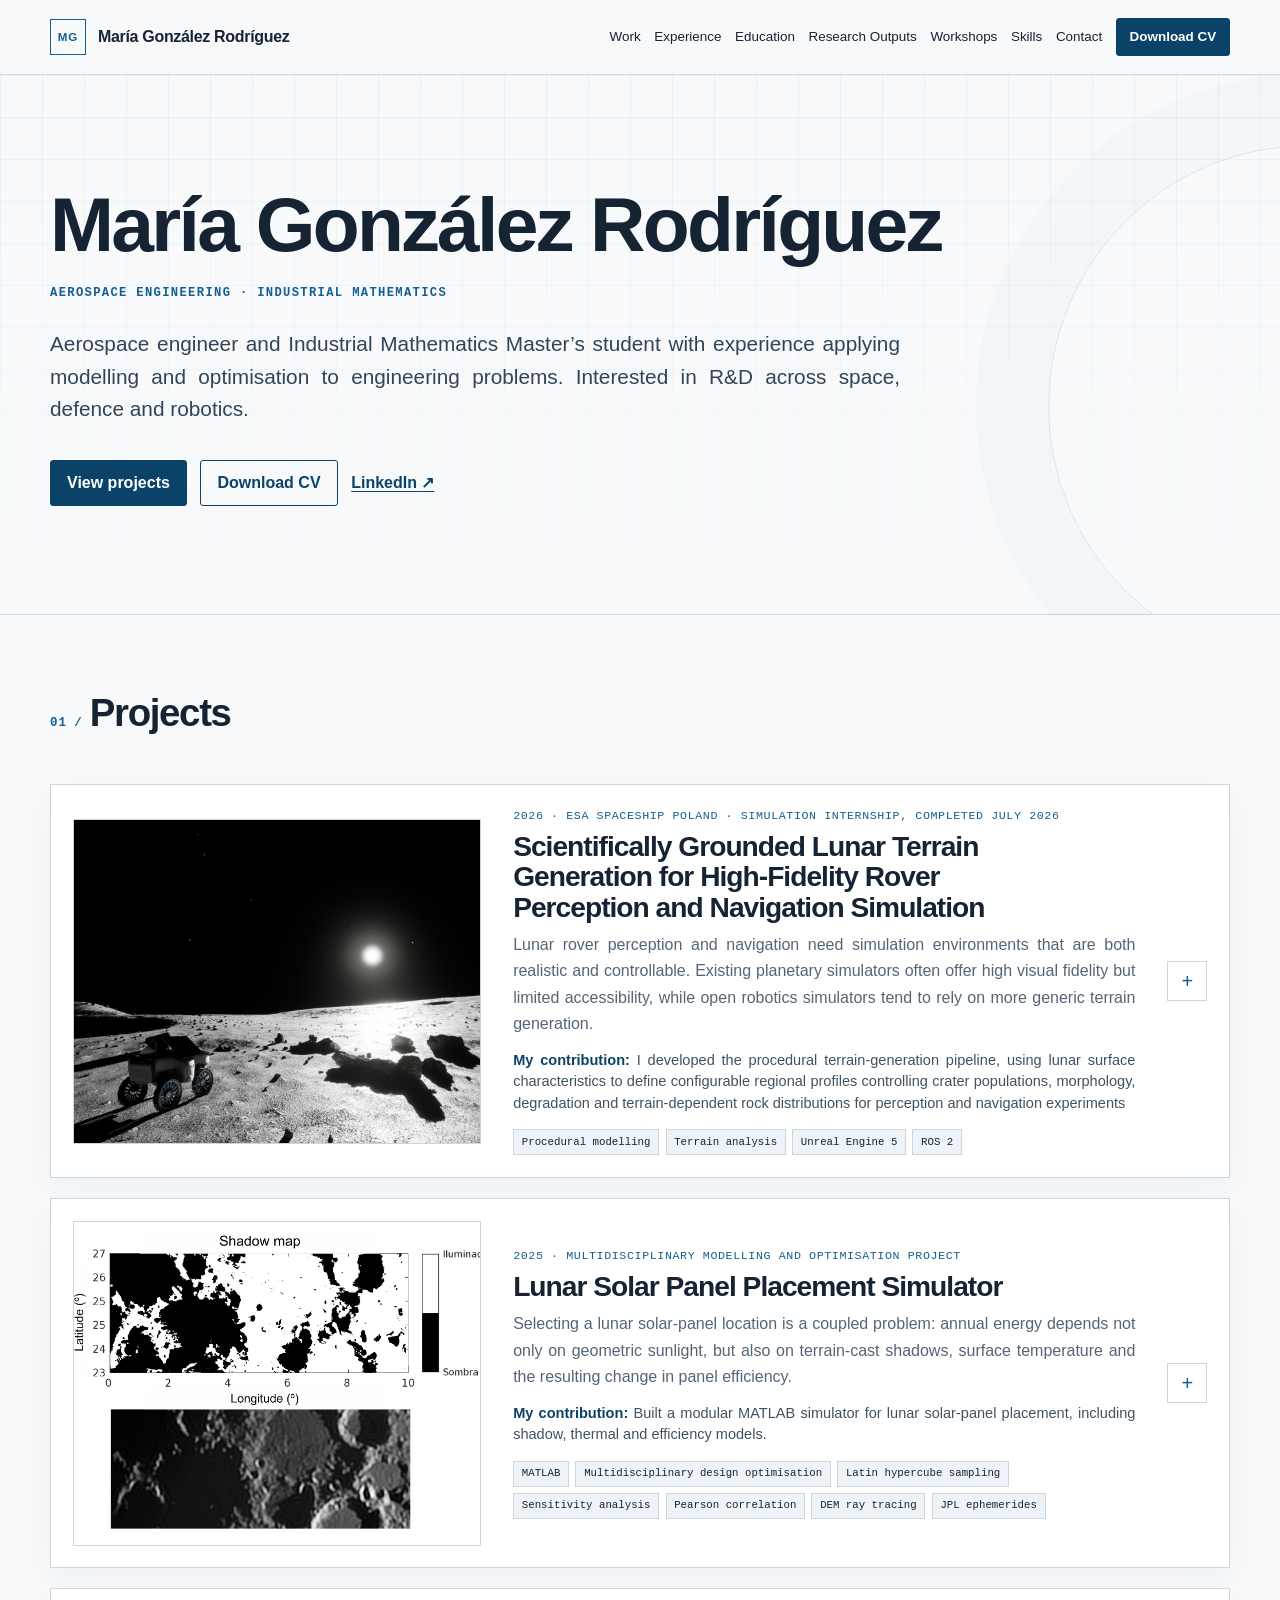
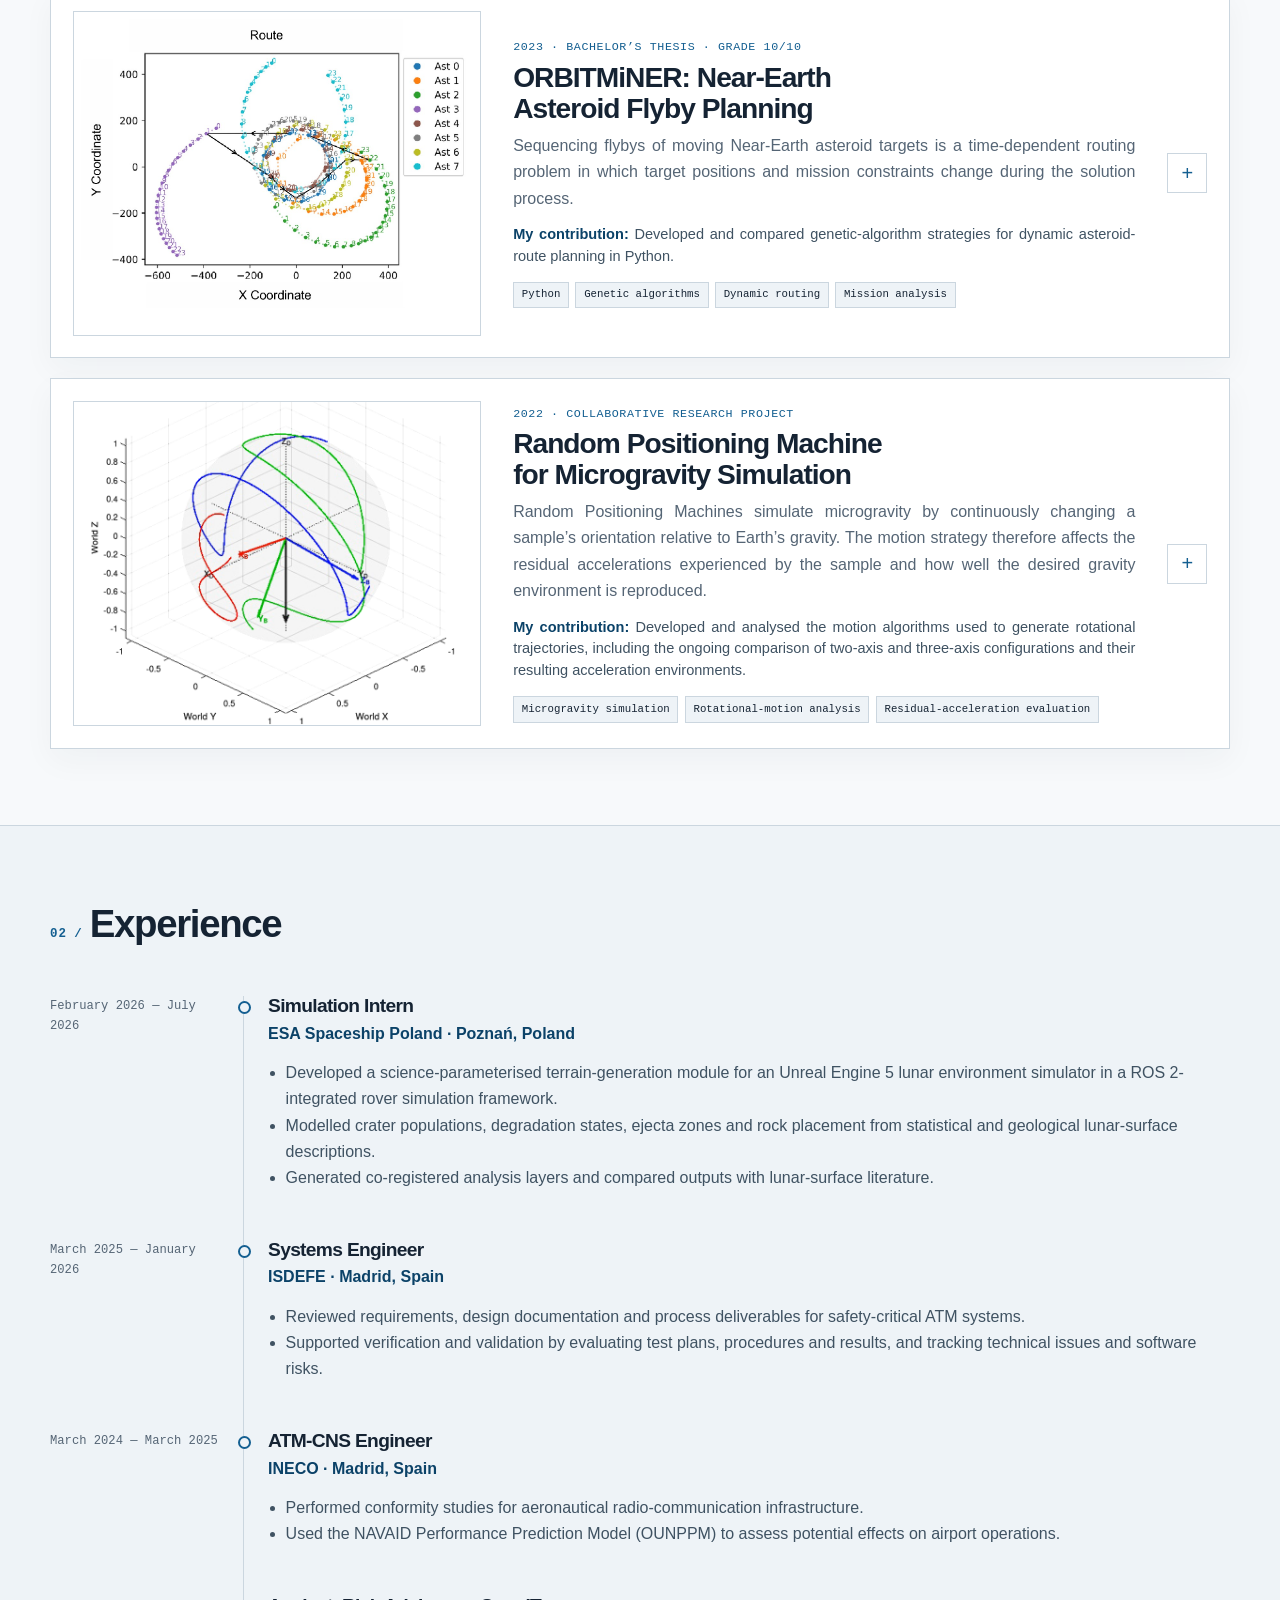
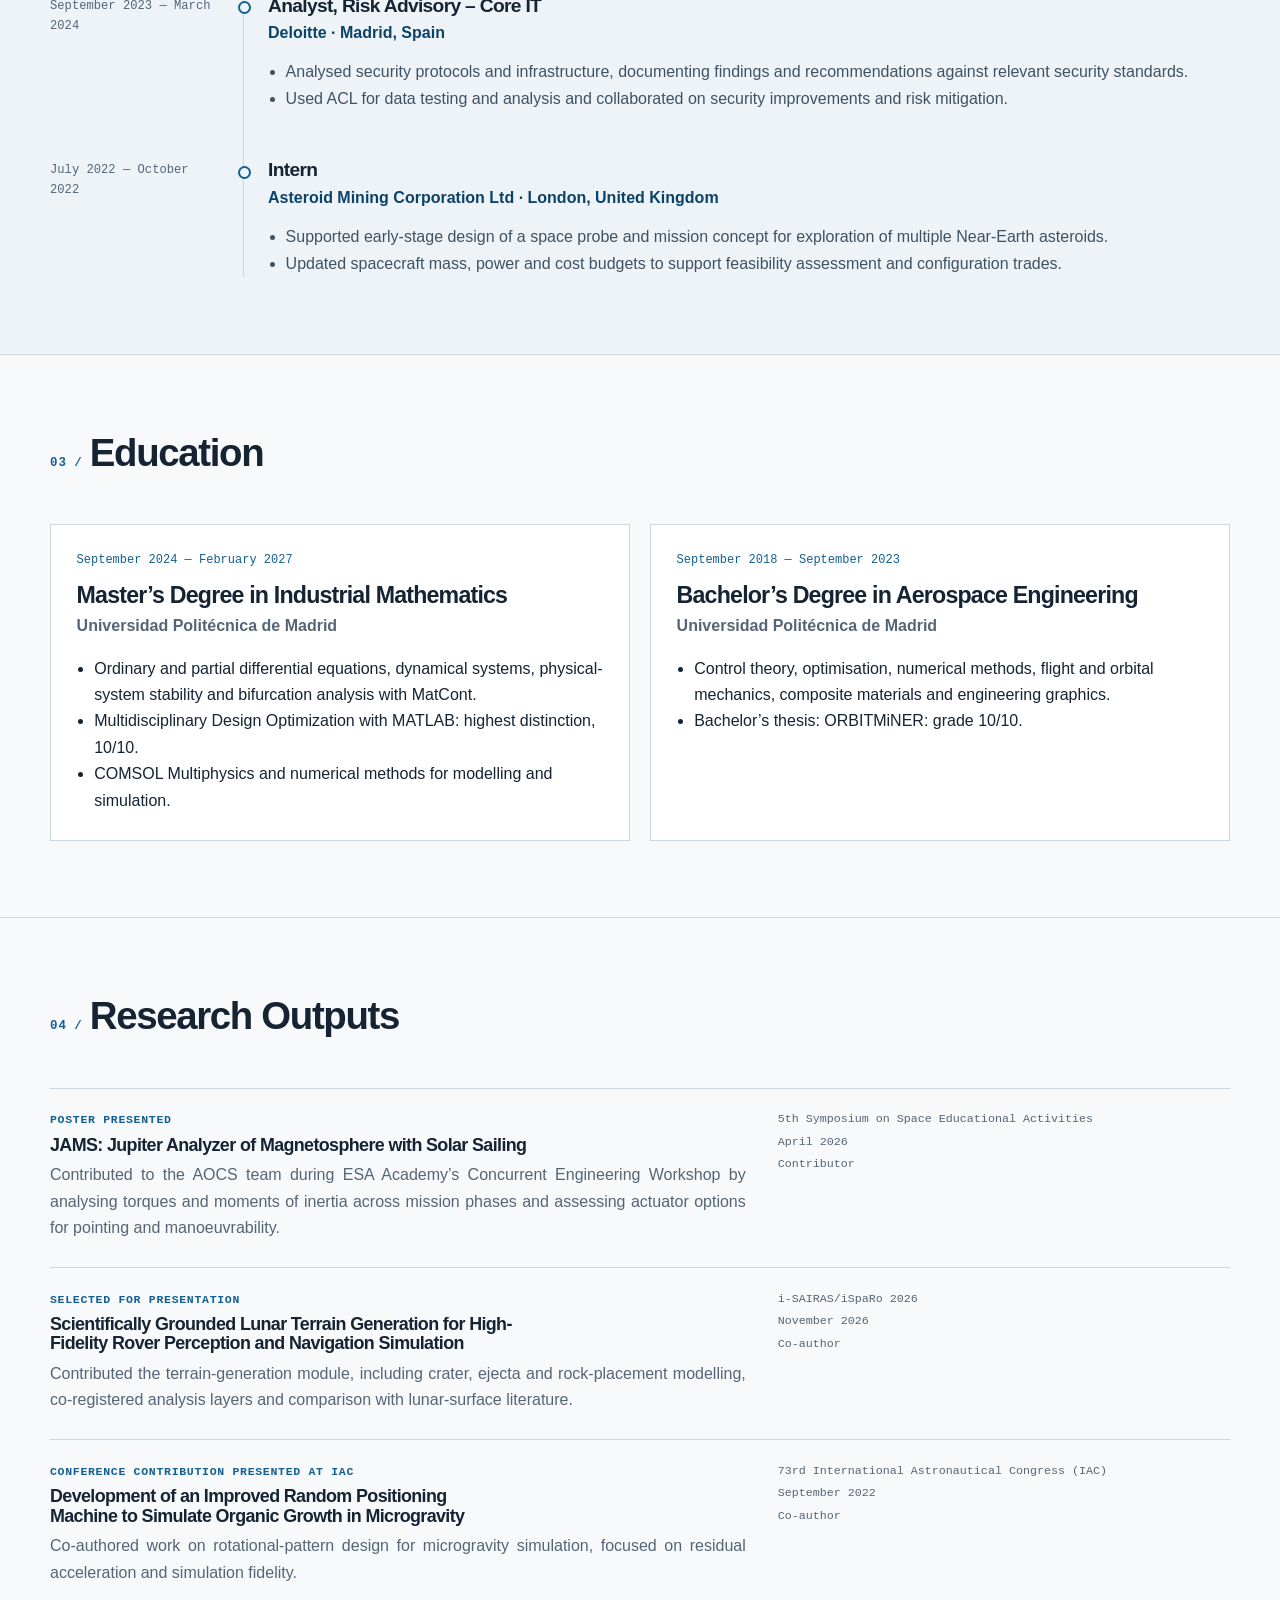
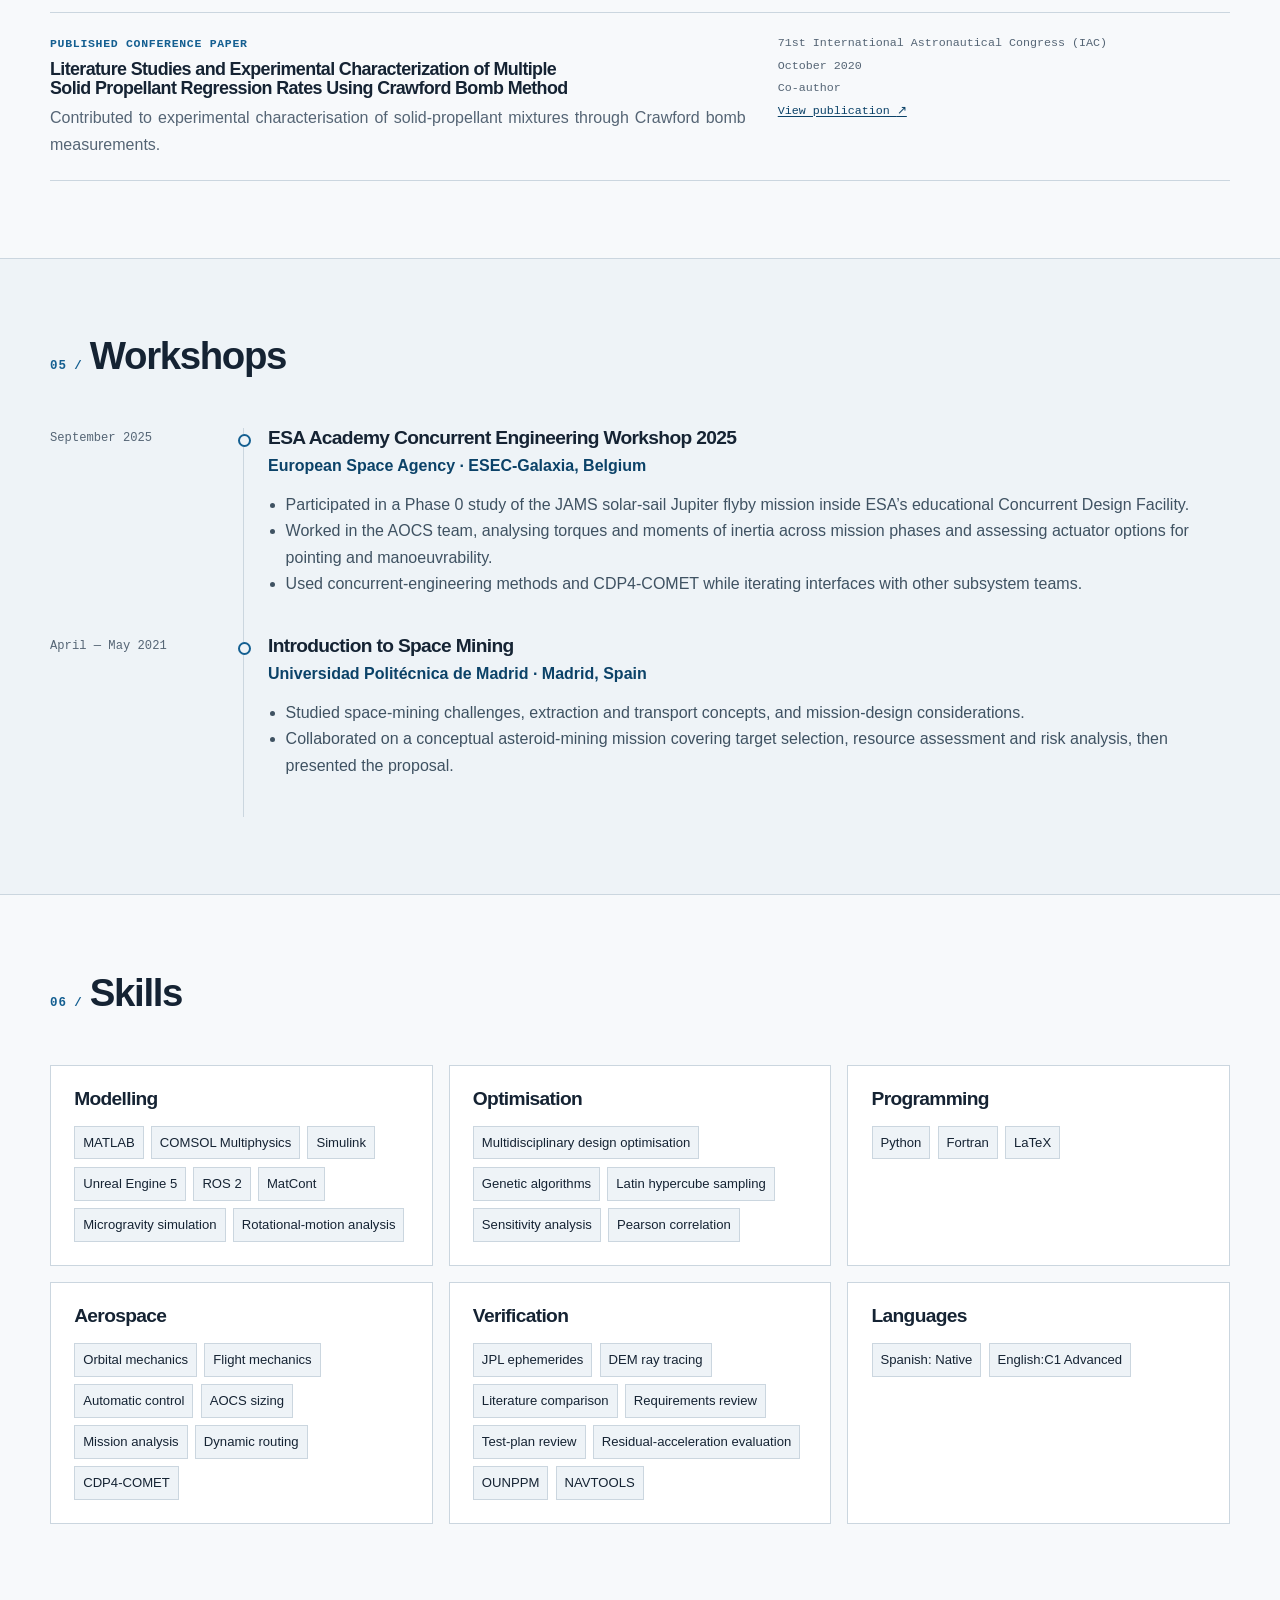
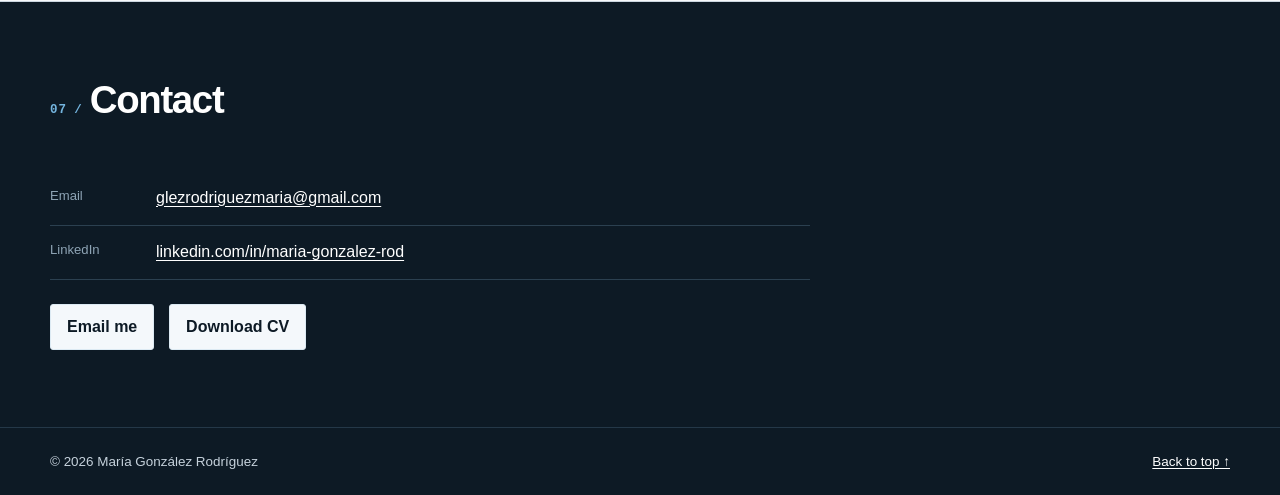
==== commit 6deb7f4f: "structure finalized" ====
--- a/index.html
+++ b/index.html
@@ -52,11 +52,13 @@
         <div class="hero-copy" data-reveal>
           <h1 id="hero-title">María González Rodríguez</h1>
           <p class="hero-role">Aerospace engineering · Industrial mathematics</p>
-          <p class="hero-statement">Aerospace engineer and Industrial Mathematics Master’s student with experience applying modelling and optimisation to engineering problems, interested in R&D across space, defence and robotics.</p>
+          <p class="hero-statement">Aerospace engineer and Industrial Mathematics Master’s student with experience applying modelling and optimisation to engineering problems. Interested in R&D across space, defence and robotics.</p>
           <div class="hero-actions" aria-label="Primary actions">
             <a class="button" href="#projects">View projects</a>
             <a class="button button-secondary" href="assets/CV.pdf" download>Download CV</a>
+            <!-- UNCOMMENT FOR THE GITHUB BUTTONS AND LINKS
             <a class="text-link" href="https://github.com/magonrod" target="_blank" rel="noreferrer">GitHub <span aria-hidden="true">↗</span><span class="sr-only"> (opens in a new tab)</span></a>
+            -->
             <a class="text-link" href="https://www.linkedin.com/in/maria-gonzalez-rod/" target="_blank" rel="noreferrer">LinkedIn <span aria-hidden="true">↗</span><span class="sr-only"> (opens in a new tab)</span></a>
           </div>
         </div>
--- a/styles.css
+++ b/styles.css
@@ -77,7 +77,7 @@
 .project-summary { list-style: none; cursor: pointer; display: grid; grid-template-columns: minmax(250px, 36%) minmax(0, 1fr) auto; gap: 2rem; align-items: center; padding: 1.35rem; }
 .project-summary::-webkit-details-marker { display: none; }
 .project-card[open] .project-summary { border-bottom: 1px solid var(--line); }
-.project-no-preview, .project-preview { height: 205px; border: 1px solid var(--line); background-color: var(--surface-alt); overflow: hidden; }
+.project-no-preview, .project-preview { height: 325px; border: 1px solid var(--line); background-color: var(--surface-alt); overflow: hidden; }
 .project-no-preview { display: grid; place-items: center; padding: 1rem; color: var(--muted); font-size: .85rem; text-align: center; }
 .project-preview { position: relative; margin: 0; }
 .project-preview img, .project-preview video { display: block; width: 100%; height: 100%; object-fit: cover; }
@@ -106,7 +106,7 @@
 .project-media img.is-contain, .project-media video.is-contain { object-fit: contain; padding: .45rem; }
 .project-media a.project-media-frame:hover { border-color: var(--accent); }
 .project-media figcaption { display: grid; gap: .18rem; margin: 0 0 .65rem; color: var(--muted); font-size: .82rem; line-height: 1.45; }
-.project-media figcaption strong { color: var(--text); font-size: .92rem; }
+.project-media figcaption strong { color: var(--accent); font-size: .92rem; }
 .project-media figcaption p { margin: 0; }
 .project-media-role { color: var(--accent); font-family: ui-monospace, SFMono-Regular, Menlo, Consolas, monospace; font-size: .65rem; font-weight: 750; letter-spacing: .07em; text-transform: uppercase; }
 .project-media--compact .project-media-frame { width: min(66%, 900px); margin-inline: auto; }
@@ -117,6 +117,21 @@
 .project-equation-label { margin: 0 0 .45rem; color: var(--accent); font-family: ui-monospace, SFMono-Regular, Menlo, Consolas, monospace; font-size: .68rem; font-weight: 750; letter-spacing: .08em; text-transform: uppercase; }
 .project-equation-expression { margin: 0; color: var(--text); font-family: Georgia, "Times New Roman", serif; font-size: clamp(1.15rem, 2.1vw, 1.55rem); line-height: 1.45; overflow-wrap: anywhere; }
 .project-equation-description { margin: .65rem 0 0; color: var(--muted); font-size: .88rem; }
+.project-model-summary--solar { align-items: center; gap: 1.25rem; margin-bottom: 1.35rem; }
+.project-model-summary--solar .project-equation { padding: .9rem 1.1rem; text-align: center; }
+.project-model-summary--solar .project-equation-expression { font-size: clamp(1.05rem, 1.8vw, 1.35rem); }
+.project-model-summary--solar .equation-sum { display: inline-block; font-size: 1.35em; line-height: .8; vertical-align: -.08em; }
+.project-model-summary--solar .equation-sum sub { font-size: .45em; }
+.project-model-summary--solar .equation-term sub { font-size: .62em; }
+.project-validation-examples { margin-bottom: 1.35rem; }
+.project-validation-examples > h4 { margin: 0 0 .8rem; color: var(--accent-dark); font-size: .72rem; letter-spacing: .08em; text-transform: uppercase; }
+.project-media-gallery--validation { margin-bottom: 0; }
+.project-media-gallery--validation .project-media-frame { height: 100%; }
+.project-media-gallery--validation .project-media img { height: 100%; min-height: 180px; object-fit: contain; }
+.project-correlation-section { clear: both; margin-top: 6rem; padding-top: 1.35rem; border-top: 1px solid var(--line); }
+.project-correlation-section > h4 { margin: 0 0 .8rem; color: var(--accent-dark); font-size: .72rem; letter-spacing: .08em; text-transform: uppercase; }
+.project-media-gallery--correlation { grid-template-columns: minmax(0, 1fr); margin-bottom: 0; }
+.project-media-gallery--correlation .project-media { grid-column: 1 / -1; max-width: none; }
 .project-facts { display: grid; margin: 0; border-top: 1px solid var(--line); }
 .project-facts div { display: grid; grid-template-columns: minmax(115px, .45fr) minmax(0, 1fr); gap: .8rem; padding: .65rem 0; border-bottom: 1px solid var(--line); }
 .project-facts dt { color: var(--accent); font-family: ui-monospace, SFMono-Regular, Menlo, Consolas, monospace; font-size: .68rem; font-weight: 750; letter-spacing: .05em; text-transform: uppercase; }
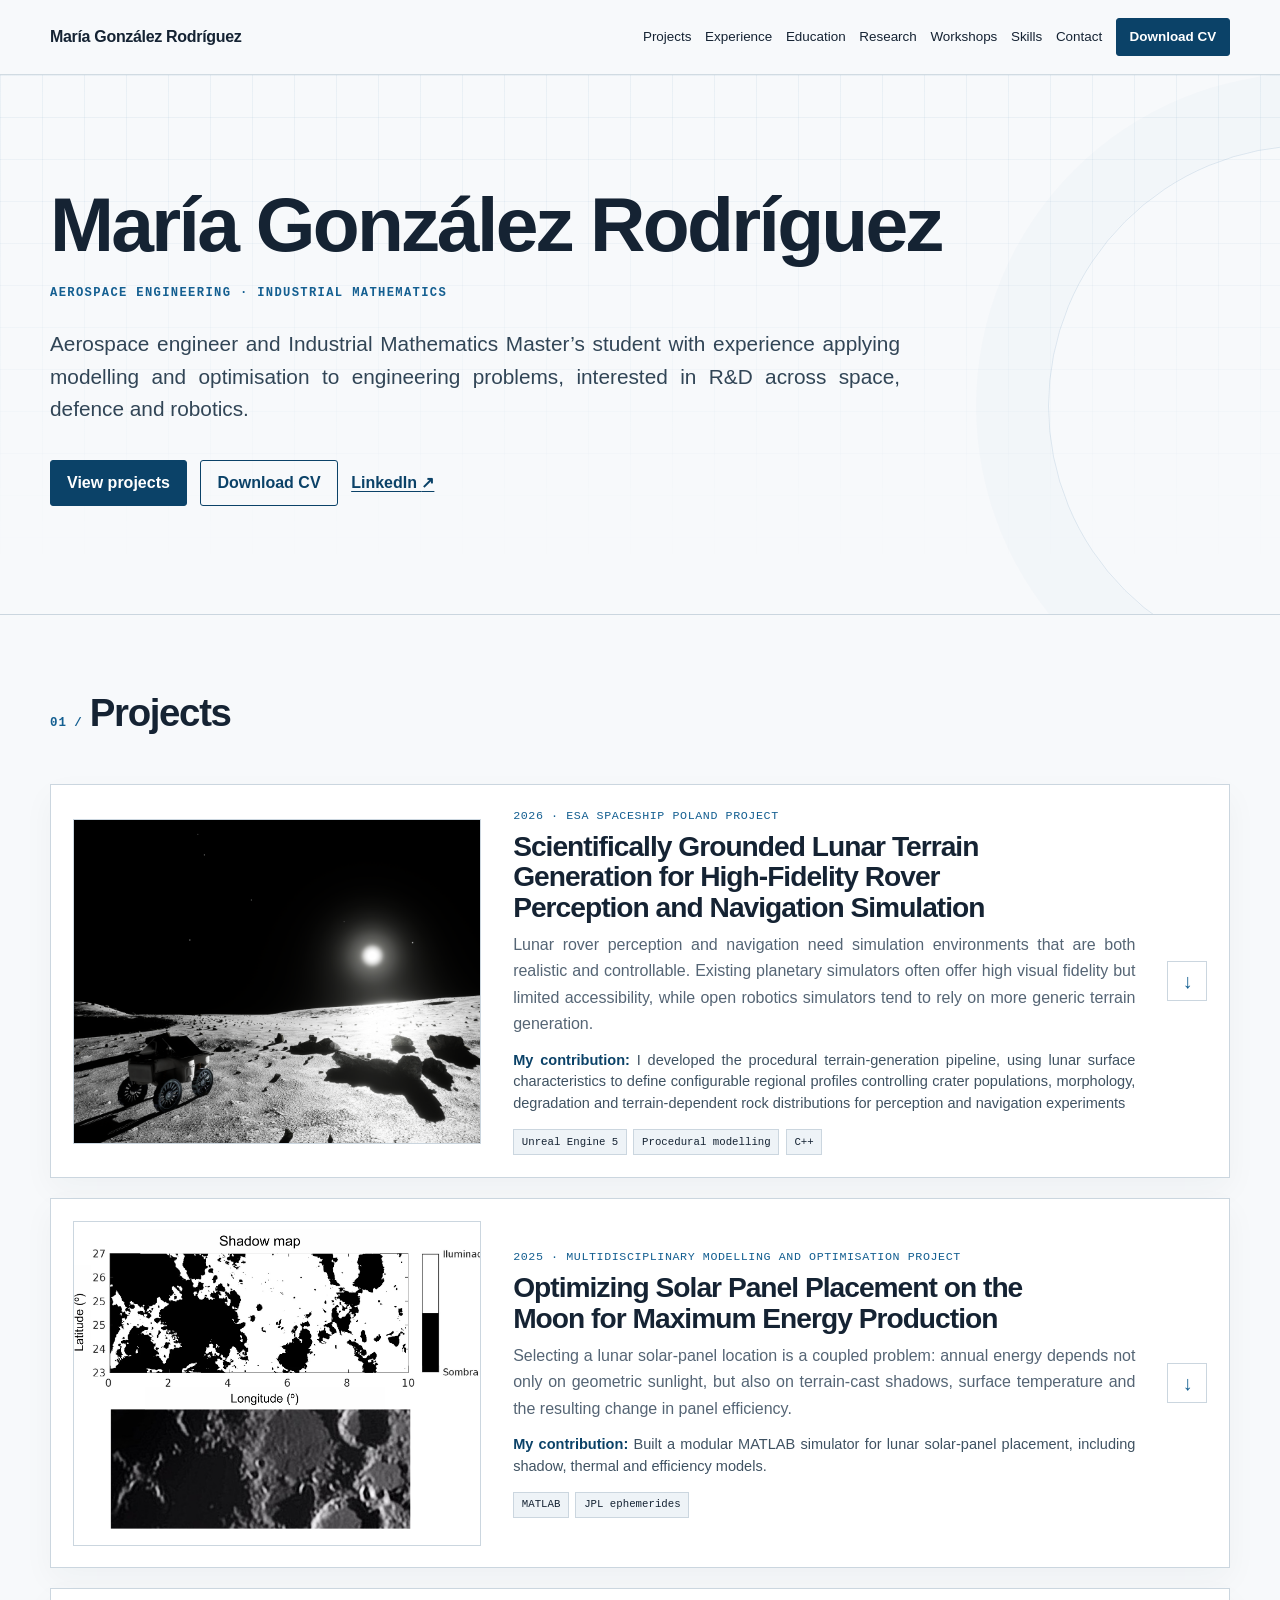
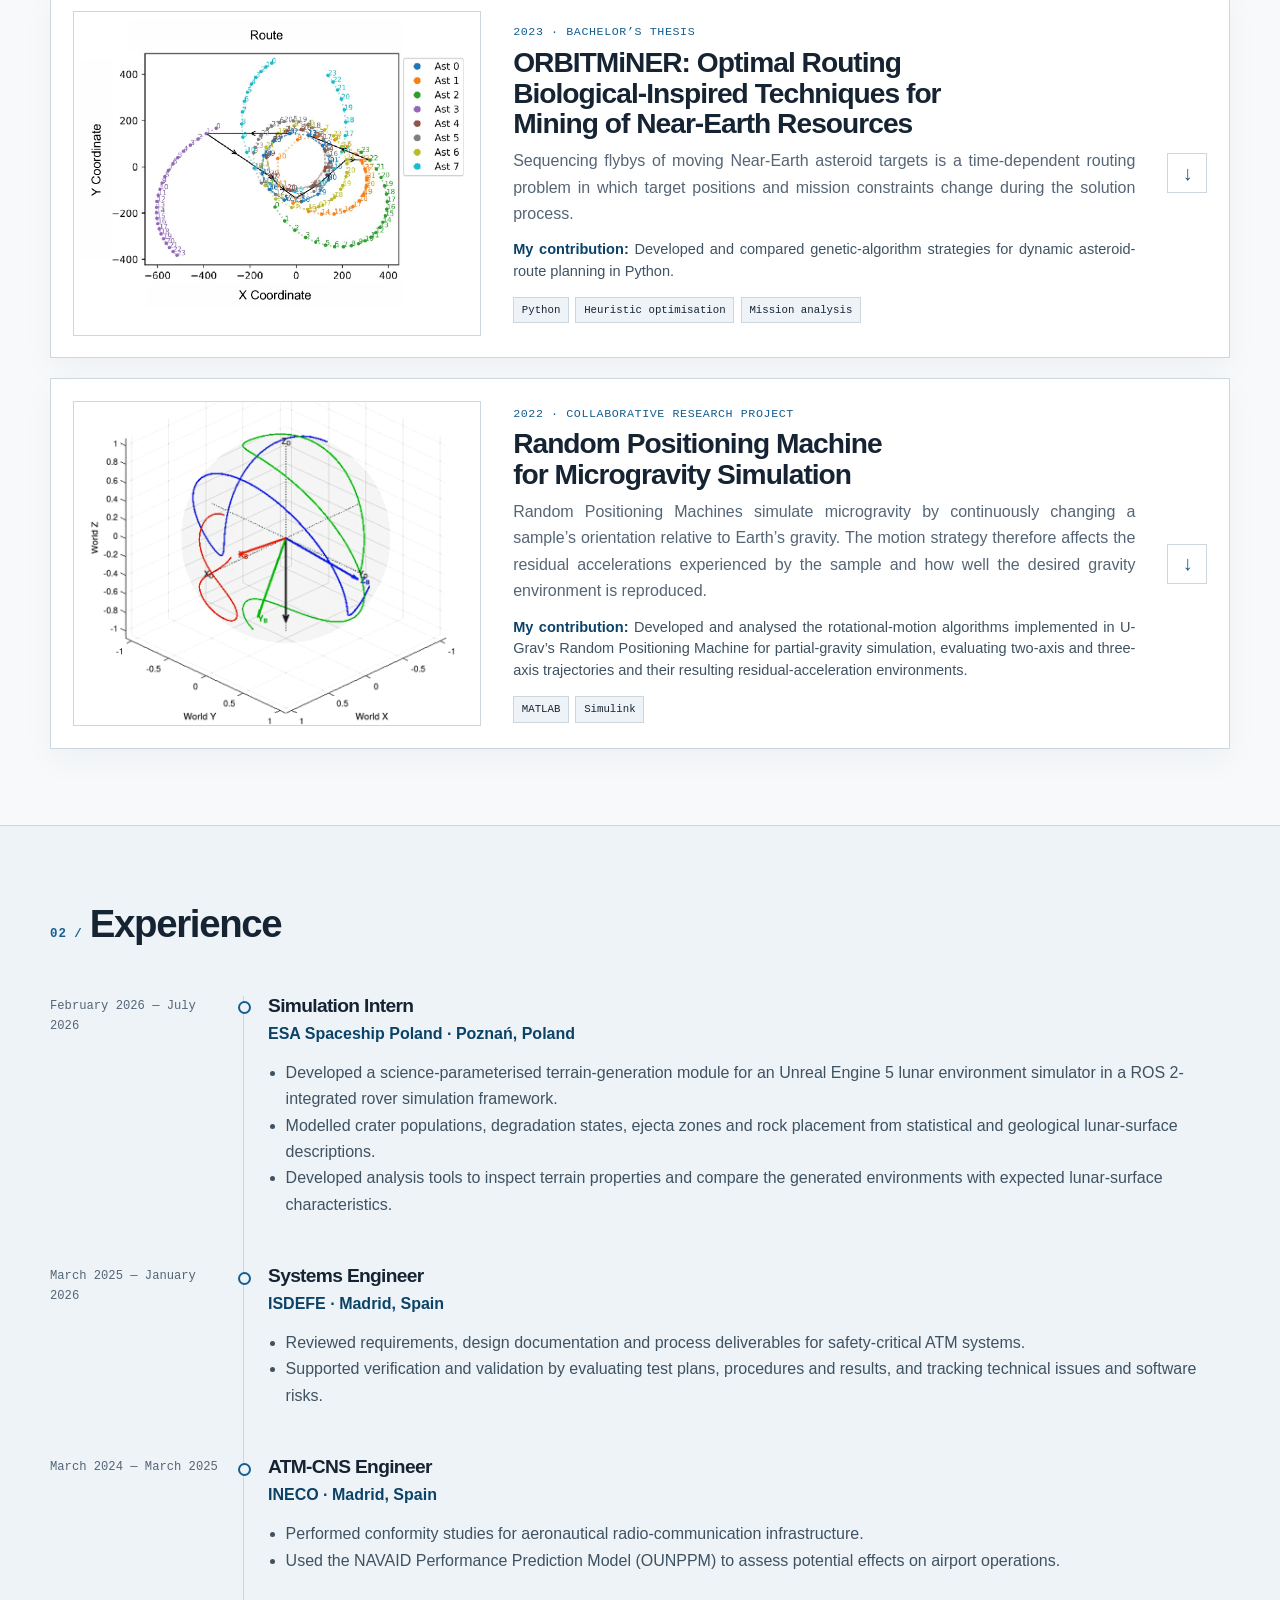
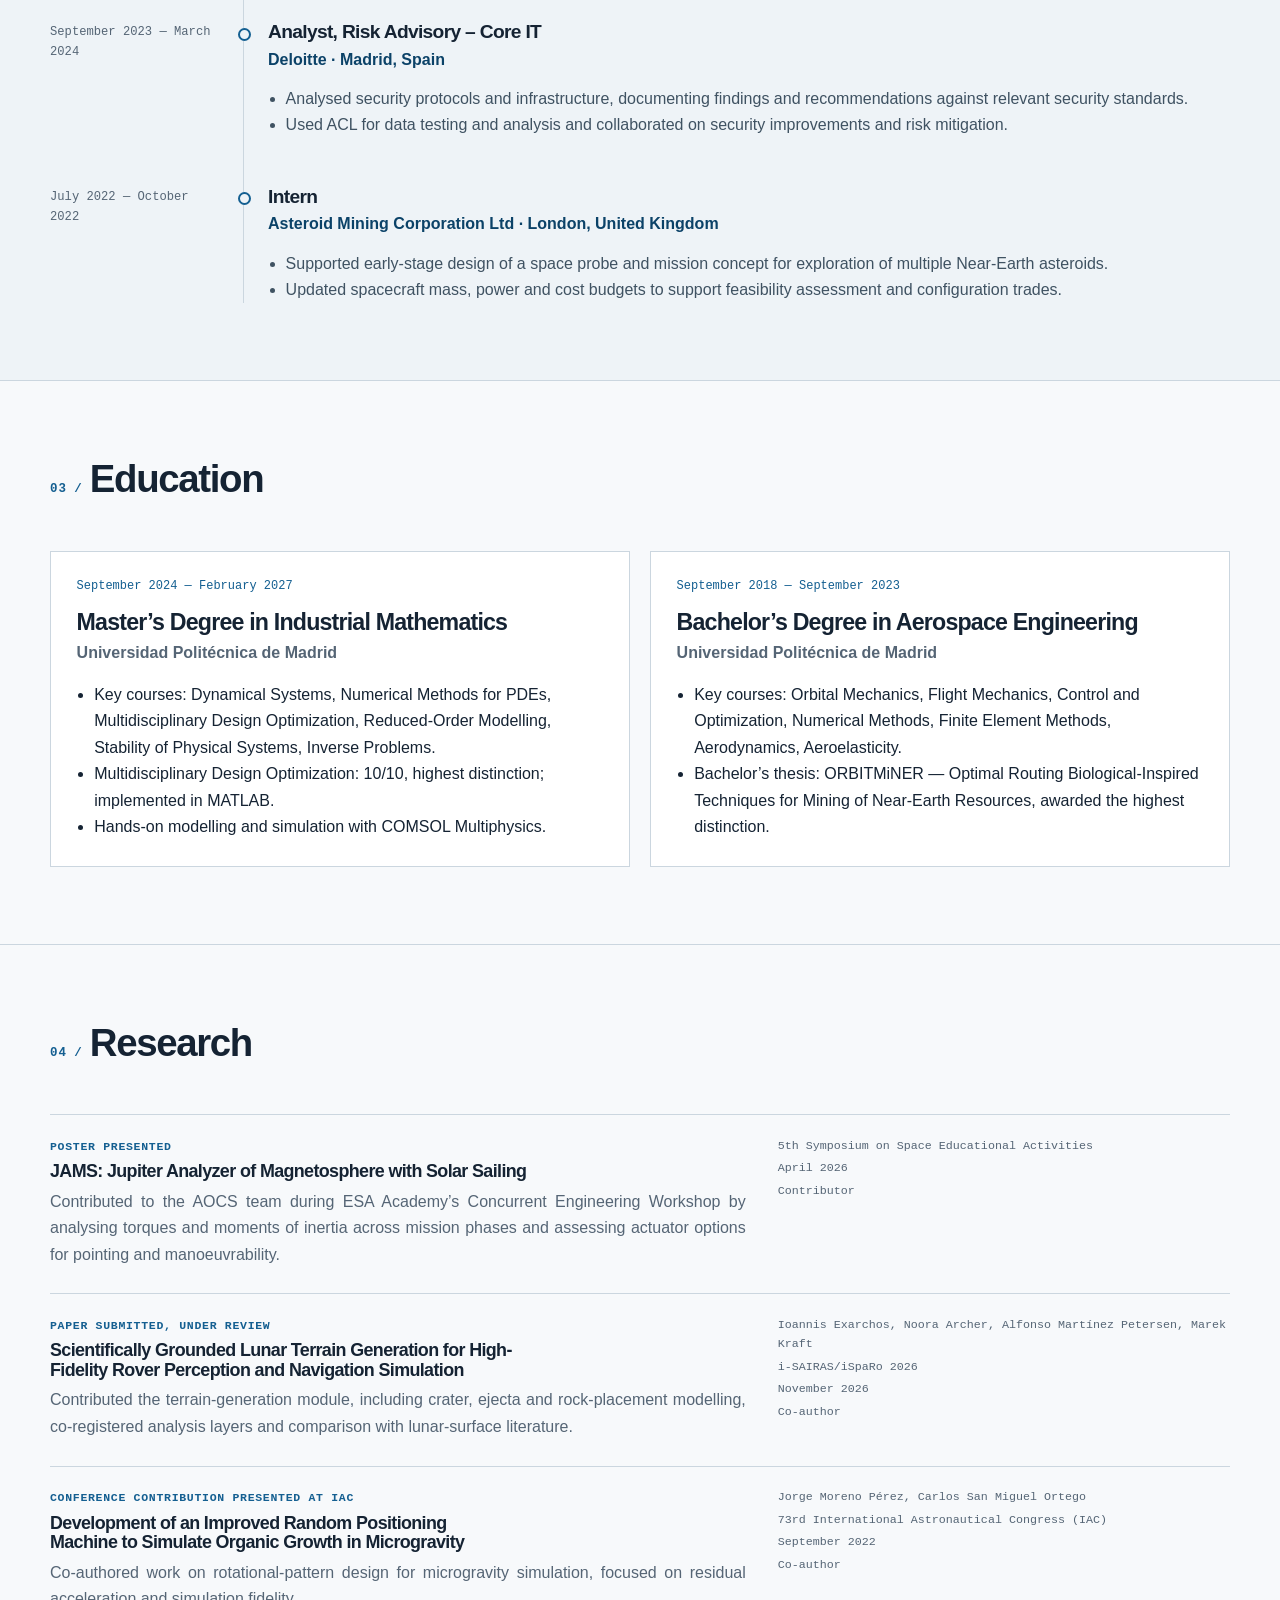
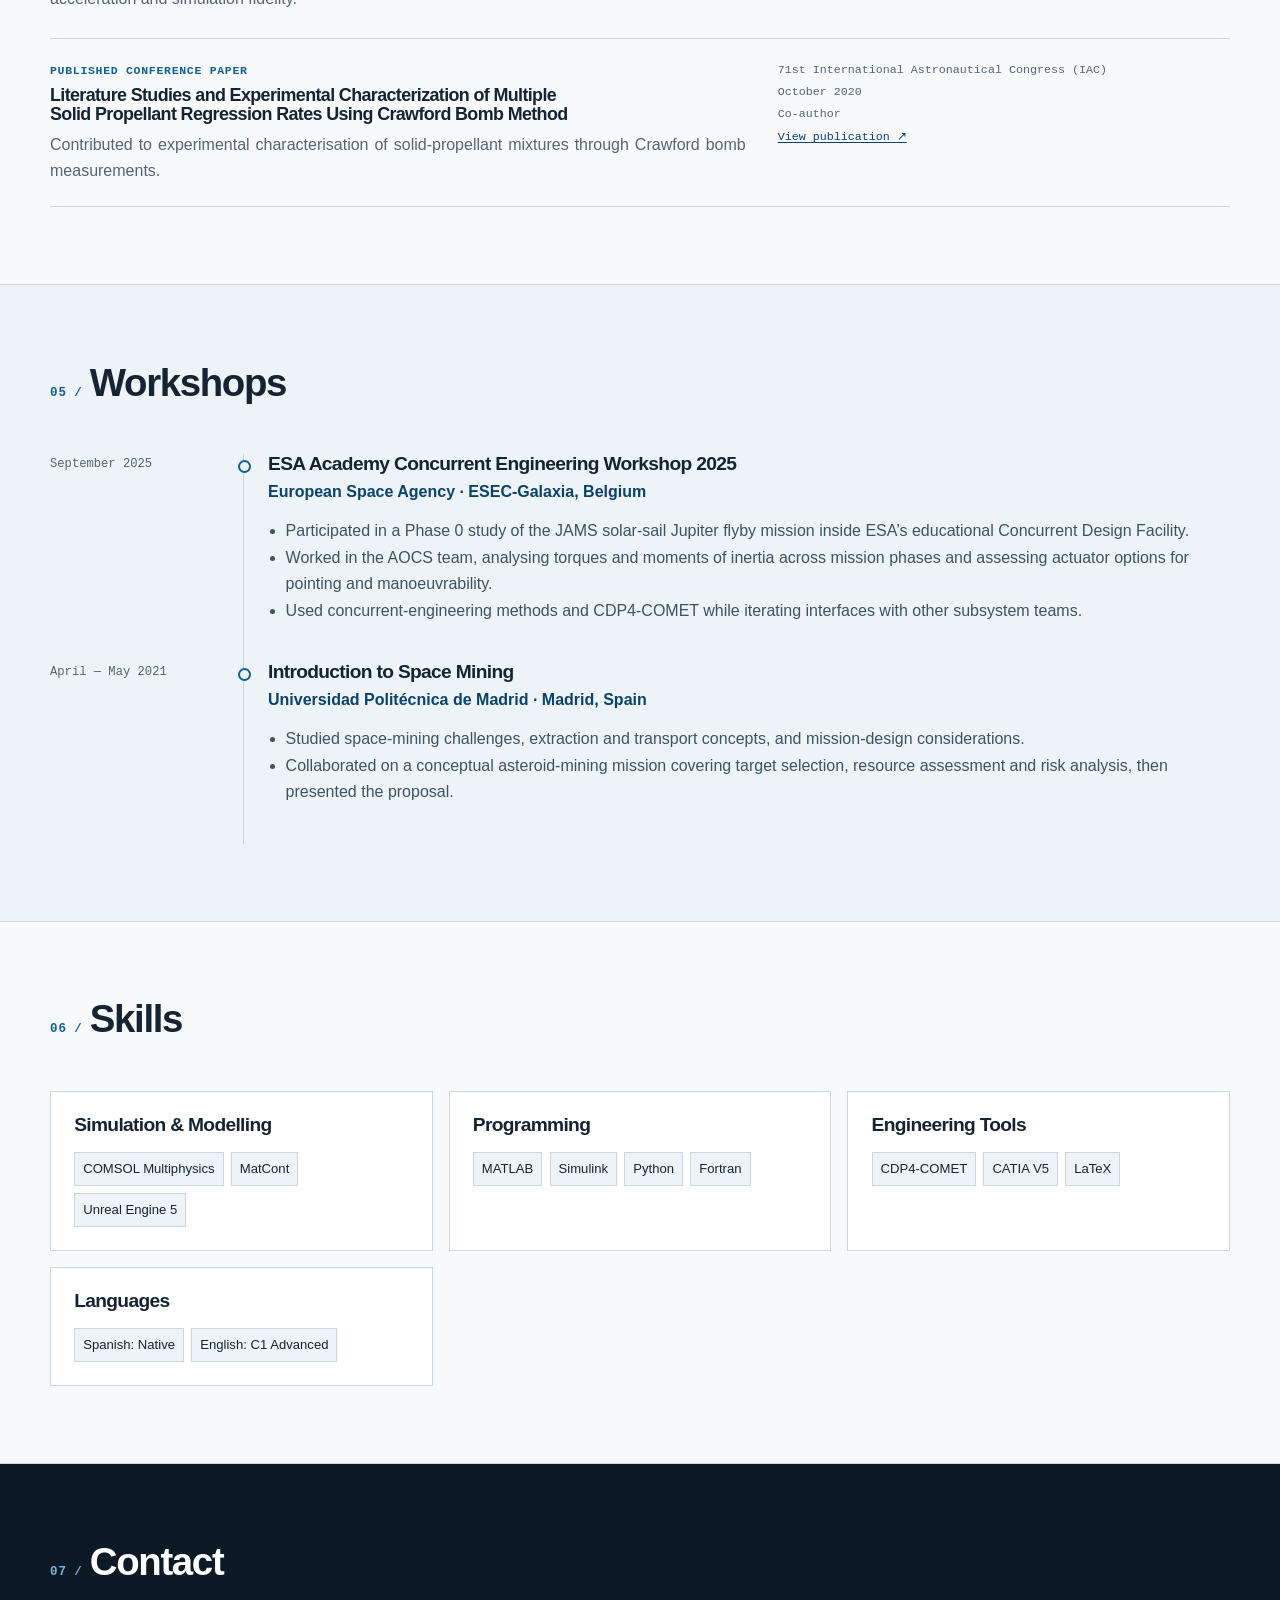
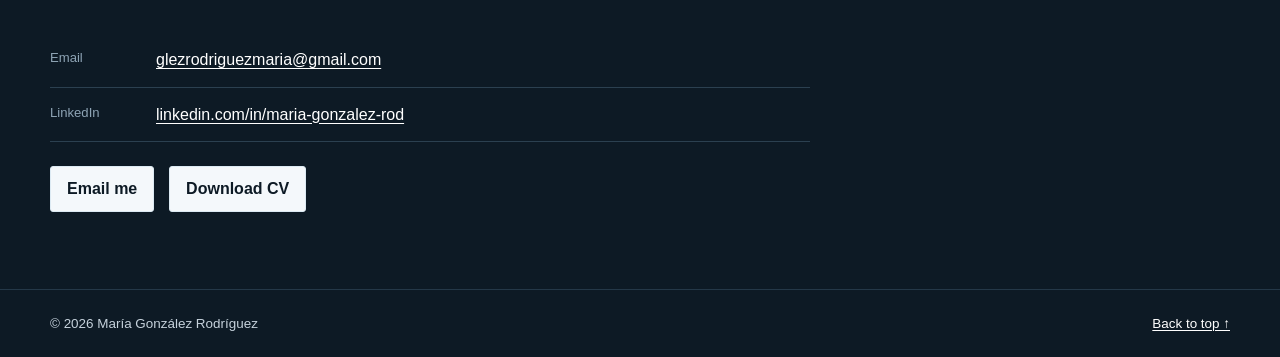
==== commit 0384fda1: "cleanup" ====
--- a/index.html
+++ b/index.html
@@ -6,15 +6,15 @@
   <meta name="description" content="Aerospace Engineer and Industrial Mathematics master's student focused on modelling, simulation, validation and optimisation for space systems.">
   <meta name="theme-color" content="#f7f9fb">
   <meta property="og:type" content="website">
-  <meta property="og:title" content="María González Rodríguez | Space Systems Modelling & Simulation">
+  <meta property="og:title" content="María González Rodríguez">
   <meta property="og:description" content="Engineering project portfolio focused on space systems, simulation, numerical modelling, validation and optimisation.">
   <meta property="og:url" content="https://magonrod.github.io/">
   <meta property="og:image" content="https://magonrod.github.io/assets/images/social-card.svg">
   <meta name="twitter:card" content="summary_large_image">
   <link rel="canonical" href="https://magonrod.github.io/">
-  <link rel="icon" href="assets/icons/favicon.svg" type="image/svg+xml">
+  <link rel="icon" href="assets/icons/favicon.png" type="image/svg+xml">
   <link rel="stylesheet" href="styles.css">
-  <title>María González Rodríguez | Space Systems Modelling & Simulation</title>
+  <title>María González Rodríguezn</title>
   <script>document.documentElement.classList.add('js');</script>
   <script defer src="data/portfolio-data.js"></script>
   <script defer src="script.js"></script>
@@ -26,7 +26,7 @@
   <header class="site-header" id="top">
     <div class="container nav-shell">
       <a class="brand" href="#page-top" aria-label="María González Rodríguez, back to top">
-        <span class="brand-mark" aria-hidden="true">MG</span>
+        
         <span class="brand-text">María González Rodríguez</span>
       </a>
       <button class="nav-toggle" type="button" aria-expanded="false" aria-controls="site-nav">
@@ -34,10 +34,10 @@
         <span aria-hidden="true"></span><span aria-hidden="true"></span><span aria-hidden="true"></span>
       </button>
       <nav class="site-nav" id="site-nav" aria-label="Primary navigation">
-        <a href="#projects">Work</a>
+        <a href="#projects">Projects</a>
         <a href="#experience">Experience</a>
         <a href="#education">Education</a>
-        <a href="#research">Research Outputs</a>
+        <a href="#research">Research</a>
         <a href="#workshops">Workshops</a>
         <a href="#skills">Skills</a>
         <a href="#contact">Contact</a>
@@ -52,7 +52,7 @@
         <div class="hero-copy" data-reveal>
           <h1 id="hero-title">María González Rodríguez</h1>
           <p class="hero-role">Aerospace engineering · Industrial mathematics</p>
-          <p class="hero-statement">Aerospace engineer and Industrial Mathematics Master’s student with experience applying modelling and optimisation to engineering problems. Interested in R&D across space, defence and robotics.</p>
+          <p class="hero-statement">Aerospace engineer and Industrial Mathematics Master’s student with experience applying modelling and optimisation to engineering problems, interested in R&D across space, defence and robotics.</p>
           <div class="hero-actions" aria-label="Primary actions">
             <a class="button" href="#projects">View projects</a>
             <a class="button button-secondary" href="assets/CV.pdf" download>Download CV</a>
@@ -88,7 +88,7 @@
 
     <section class="section" id="research" aria-labelledby="research-title">
       <div class="container">
-        <h2 class="section-title" id="research-title" data-reveal><span>04</span><span aria-hidden="true">/</span> Research Outputs</h2>
+        <h2 class="section-title" id="research-title" data-reveal><span>04</span><span aria-hidden="true">/</span> Research</h2>
         <div class="publication-list" id="publication-list"></div>
       </div>
     </section>
@@ -123,7 +123,7 @@
           <ul>
             <li>Scientifically grounded procedural lunar terrain generation for rover perception and navigation simulation.</li>
             <li>MATLAB lunar solar-panel simulation and placement optimisation.</li>
-            <li>ORBITMiNER genetic-algorithm planning for moving Near-Earth asteroid targets.</li>
+            <li>ORBITMiNER (Optimal Routing Biological-Inspired Techniques for Mining of Near-Earth Resources)</li>
             <li>Random positioning machine algorithms for microgravity simulation.</li>
           </ul>
           <h3>Experience</h3>
--- a/styles.css
+++ b/styles.css
@@ -91,8 +91,10 @@
 .project-tags { display: flex; flex-wrap: wrap; gap: .4rem; padding: 0; margin: .9rem 0 0; list-style: none; }
 .project-tags li { padding: .2rem .48rem; border: 1px solid var(--line); background: var(--surface-alt); font-family: ui-monospace, monospace; font-size: .67rem; }
 .project-toggle { display: inline-grid; place-items: center; width: 40px; aspect-ratio: 1; border: 1px solid var(--line); color: var(--accent); font-size: 1.25rem; transition: transform .2s ease; }
-.project-card[open] .project-toggle { transform: rotate(45deg); }
+.project-card[open] .project-toggle { transform: rotate(180deg); }
 .project-detail { padding: 1.5rem; }
+.project-close-toggle { display: block; width: 40px; height: 40px; margin: 1.5rem 0 0 auto; border: 1px solid var(--line); background: transparent; color: var(--accent); font-size: 1.25rem; cursor: pointer; }
+.project-close-toggle:hover { border-color: var(--accent); }
 .project-detail-grid { display: grid; grid-template-columns: repeat(2, minmax(0, 1fr)); gap: 1rem 2rem; }
 .project-detail-block { padding-top: .9rem; border-top: 1px solid var(--line); }
 .project-detail-block h4 { margin: 0 0 .35rem; color: var(--accent-dark); font-size: .72rem; letter-spacing: .08em; text-transform: uppercase; }
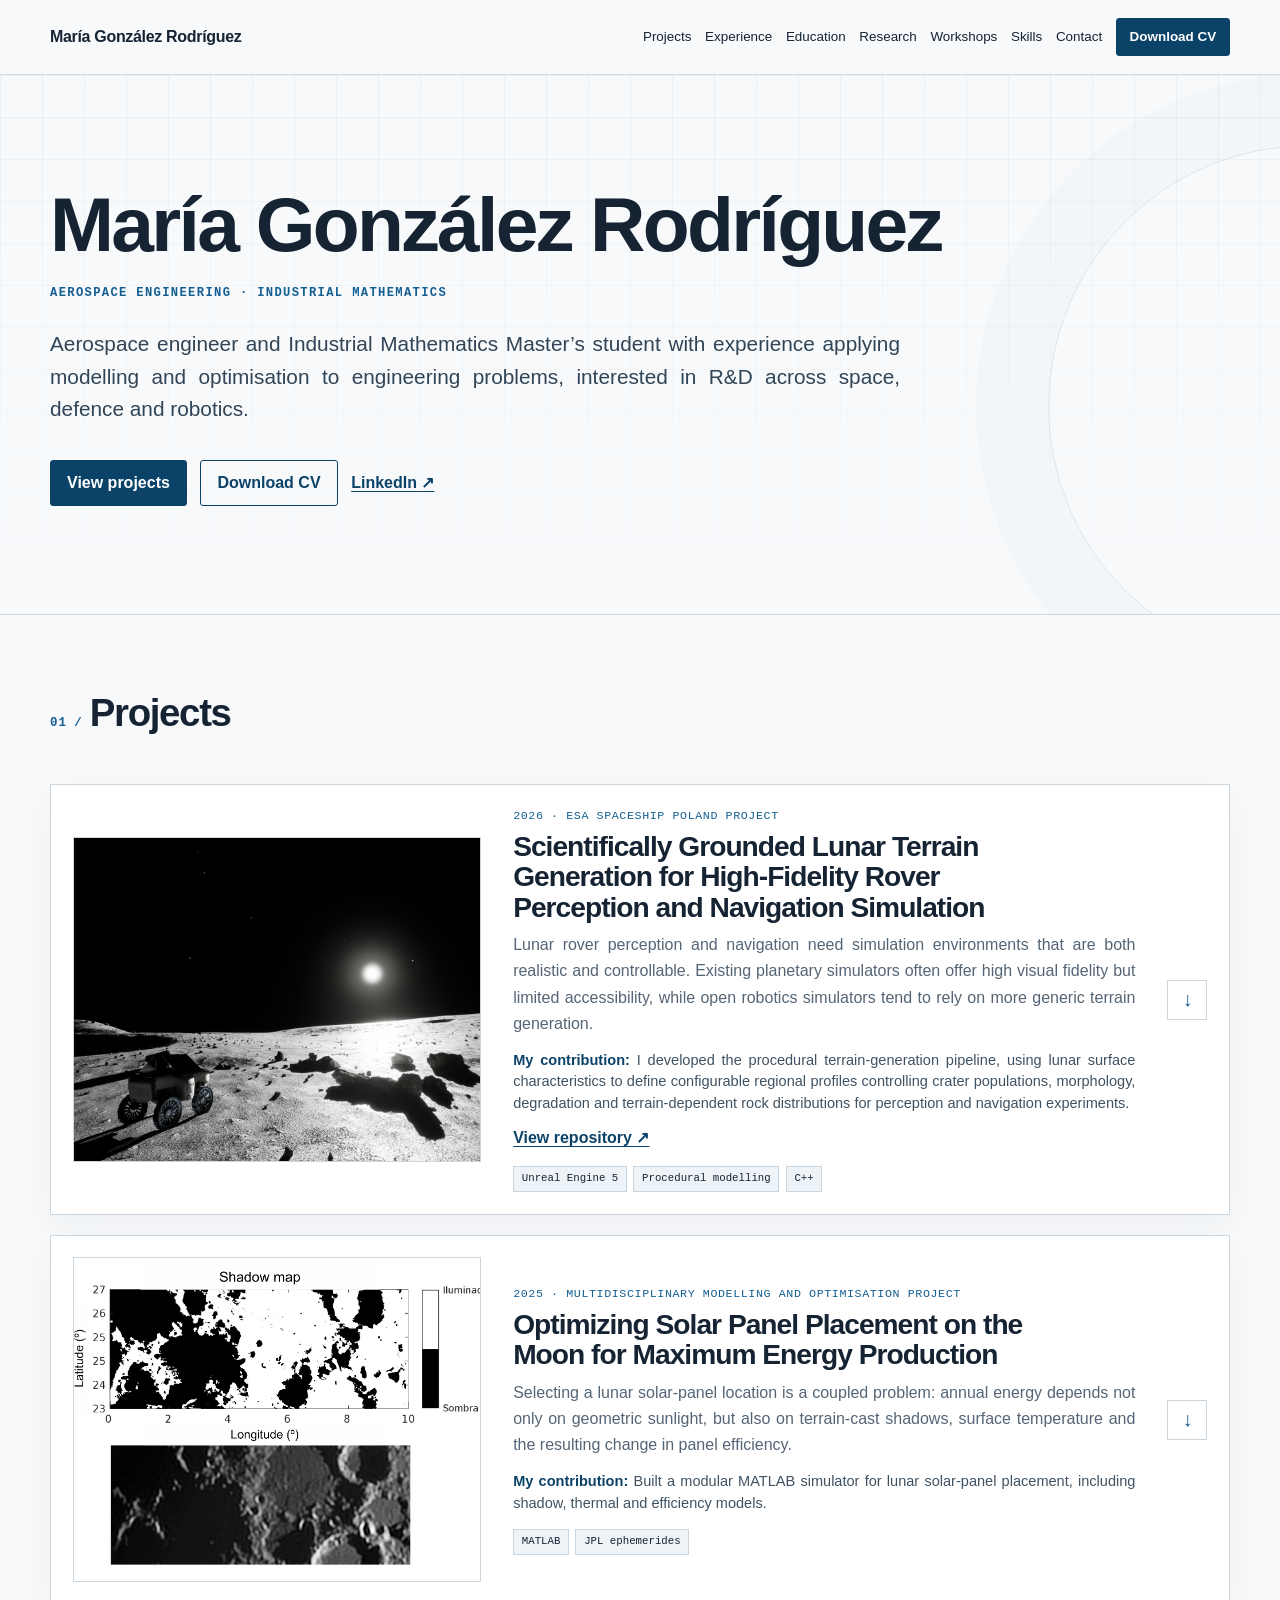
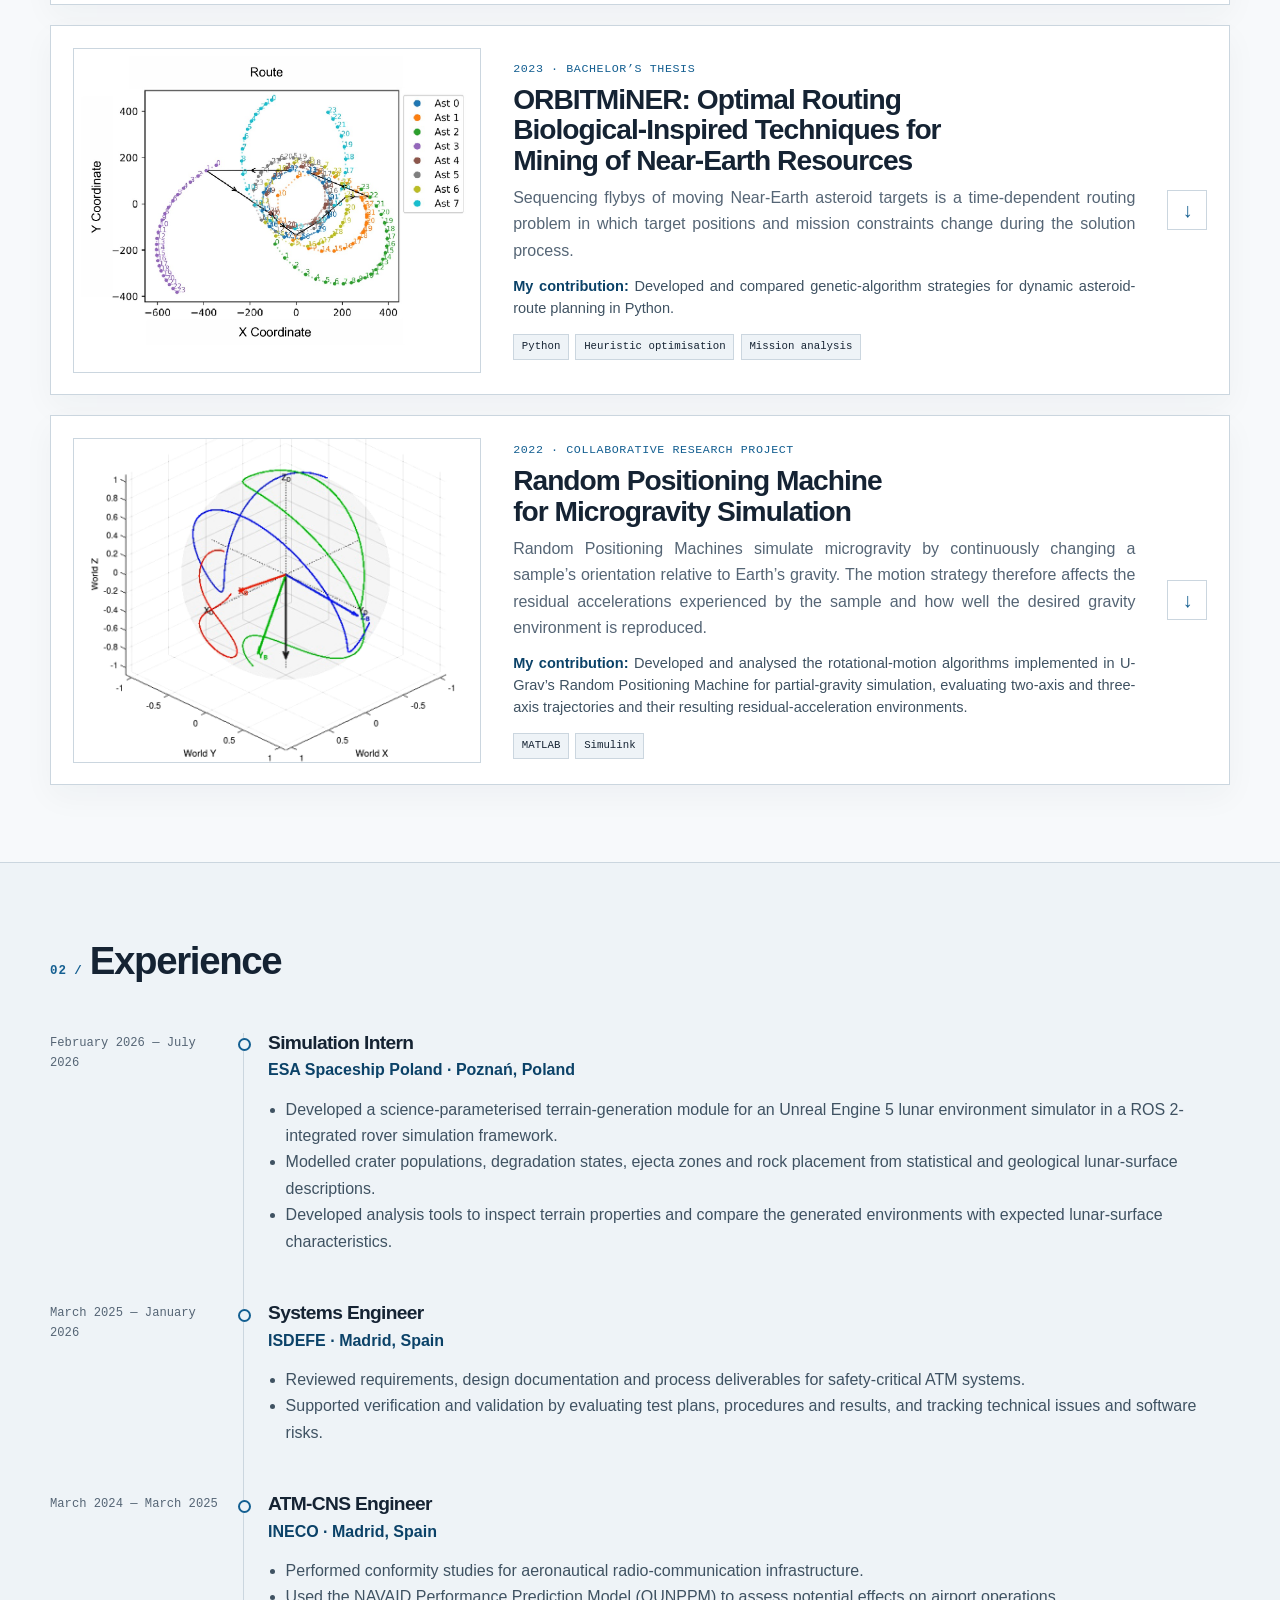
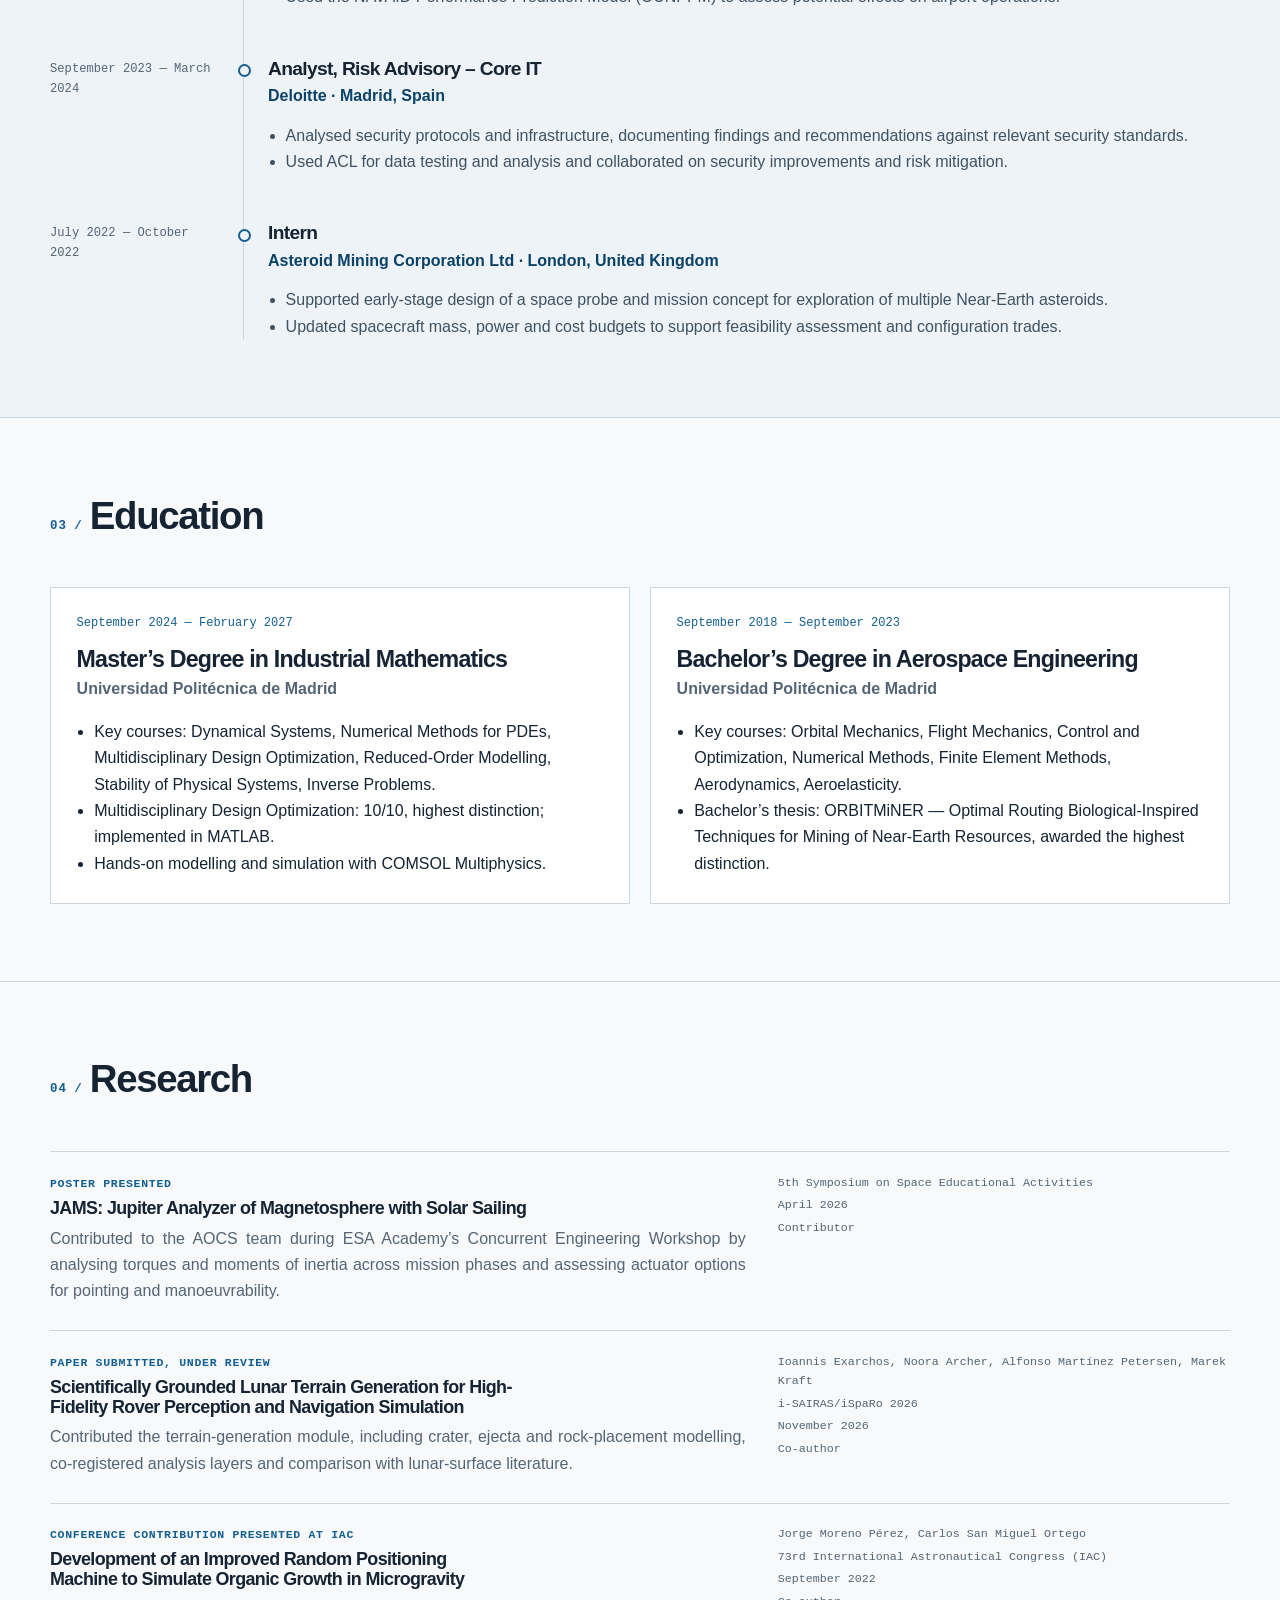
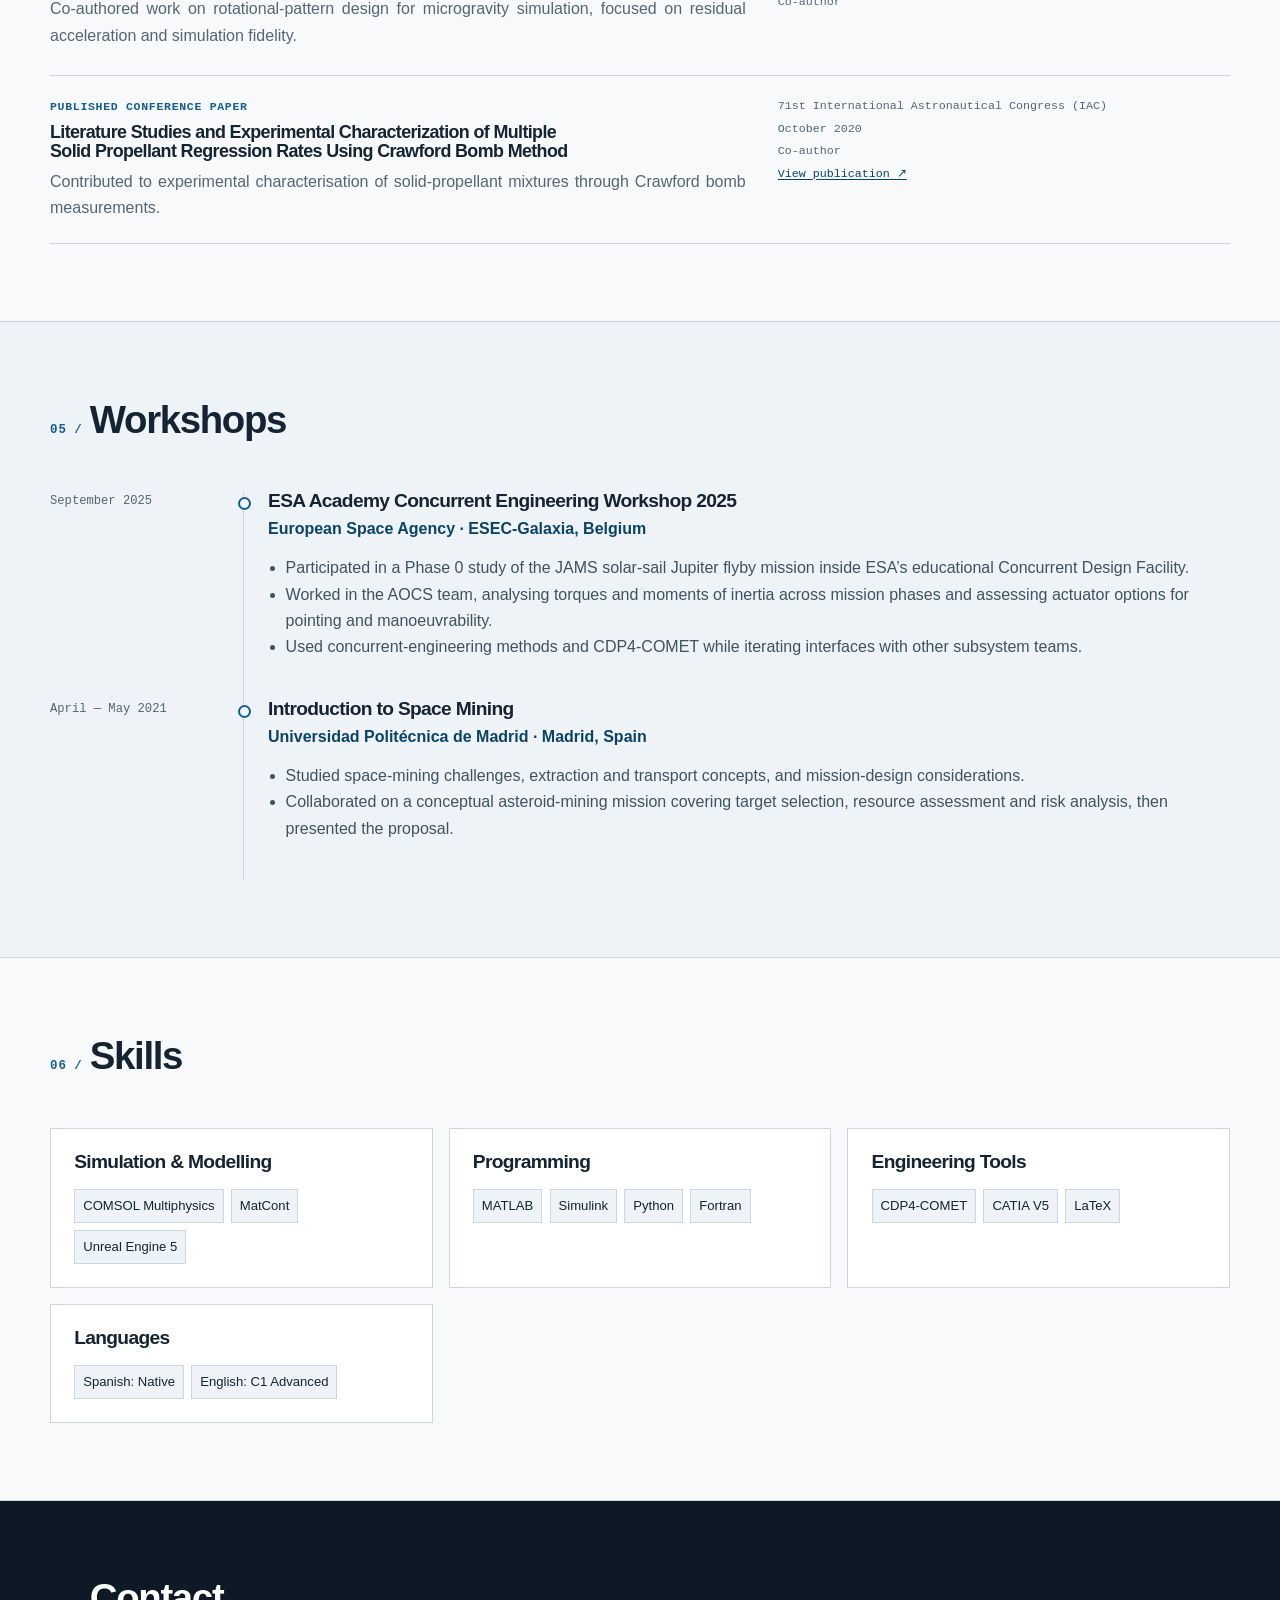
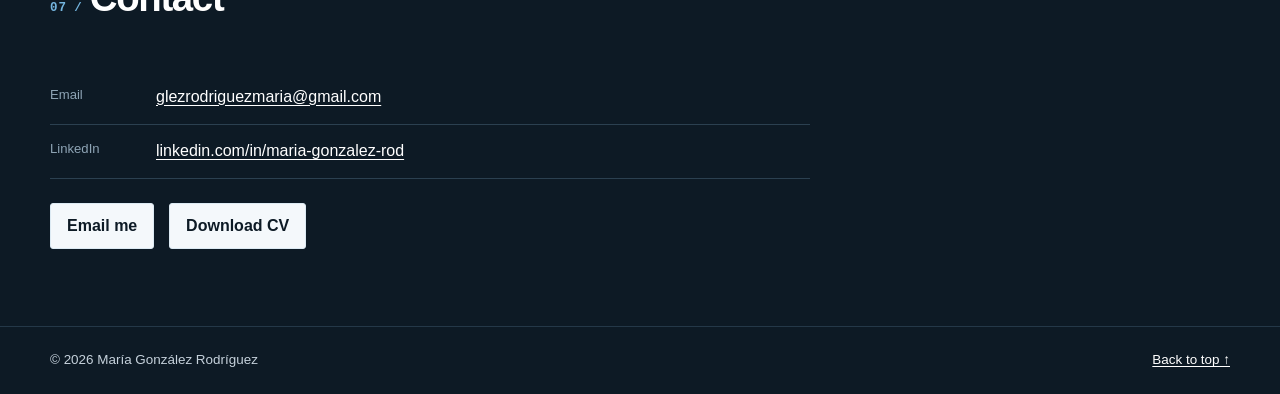
==== commit 3b56991a: "cleanup" ====
--- a/index.html
+++ b/index.html
@@ -7,7 +7,7 @@
   <meta name="theme-color" content="#f7f9fb">
   <meta property="og:type" content="website">
   <meta property="og:title" content="María González Rodríguez">
-  <meta property="og:description" content="Engineering project portfolio focused on space systems, simulation, numerical modelling, validation and optimisation.">
+  <meta property="og:description" content="My portfolio">
   <meta property="og:url" content="https://magonrod.github.io/">
   <meta property="og:image" content="https://magonrod.github.io/assets/images/social-card.svg">
   <meta name="twitter:card" content="summary_large_image">
@@ -59,7 +59,7 @@
             <!-- UNCOMMENT FOR THE GITHUB BUTTONS AND LINKS
             <a class="text-link" href="https://github.com/magonrod" target="_blank" rel="noreferrer">GitHub <span aria-hidden="true">↗</span><span class="sr-only"> (opens in a new tab)</span></a>
             -->
-            <a class="text-link" href="https://www.linkedin.com/in/maria-gonzalez-rod/" target="_blank" rel="noreferrer">LinkedIn <span aria-hidden="true">↗</span><span class="sr-only"> (opens in a new tab)</span></a>
+            <a class="text-link" href="https://www.linkedin.com/in/maria-gonzalez-rod/" target="_blank" rel="noreferrer">LinkedIn <span aria-hidden="true">↗︎</span><span class="sr-only"> (opens in a new tab)</span></a>
           </div>
         </div>
       </div>
--- a/styles.css
+++ b/styles.css
@@ -88,6 +88,7 @@
 .project-context { margin: 0; color: var(--muted); }
 .project-contribution, .project-result { margin: .75rem 0 0; color: #3f5262; font-size: .91rem; line-height: 1.5; }
 .project-contribution strong, .project-result strong { color: var(--accent-dark); }
+.project-card-link { display: inline-block; margin-top: .65rem; }
 .project-tags { display: flex; flex-wrap: wrap; gap: .4rem; padding: 0; margin: .9rem 0 0; list-style: none; }
 .project-tags li { padding: .2rem .48rem; border: 1px solid var(--line); background: var(--surface-alt); font-family: ui-monospace, monospace; font-size: .67rem; }
 .project-toggle { display: inline-grid; place-items: center; width: 40px; aspect-ratio: 1; border: 1px solid var(--line); color: var(--accent); font-size: 1.25rem; transition: transform .2s ease; }
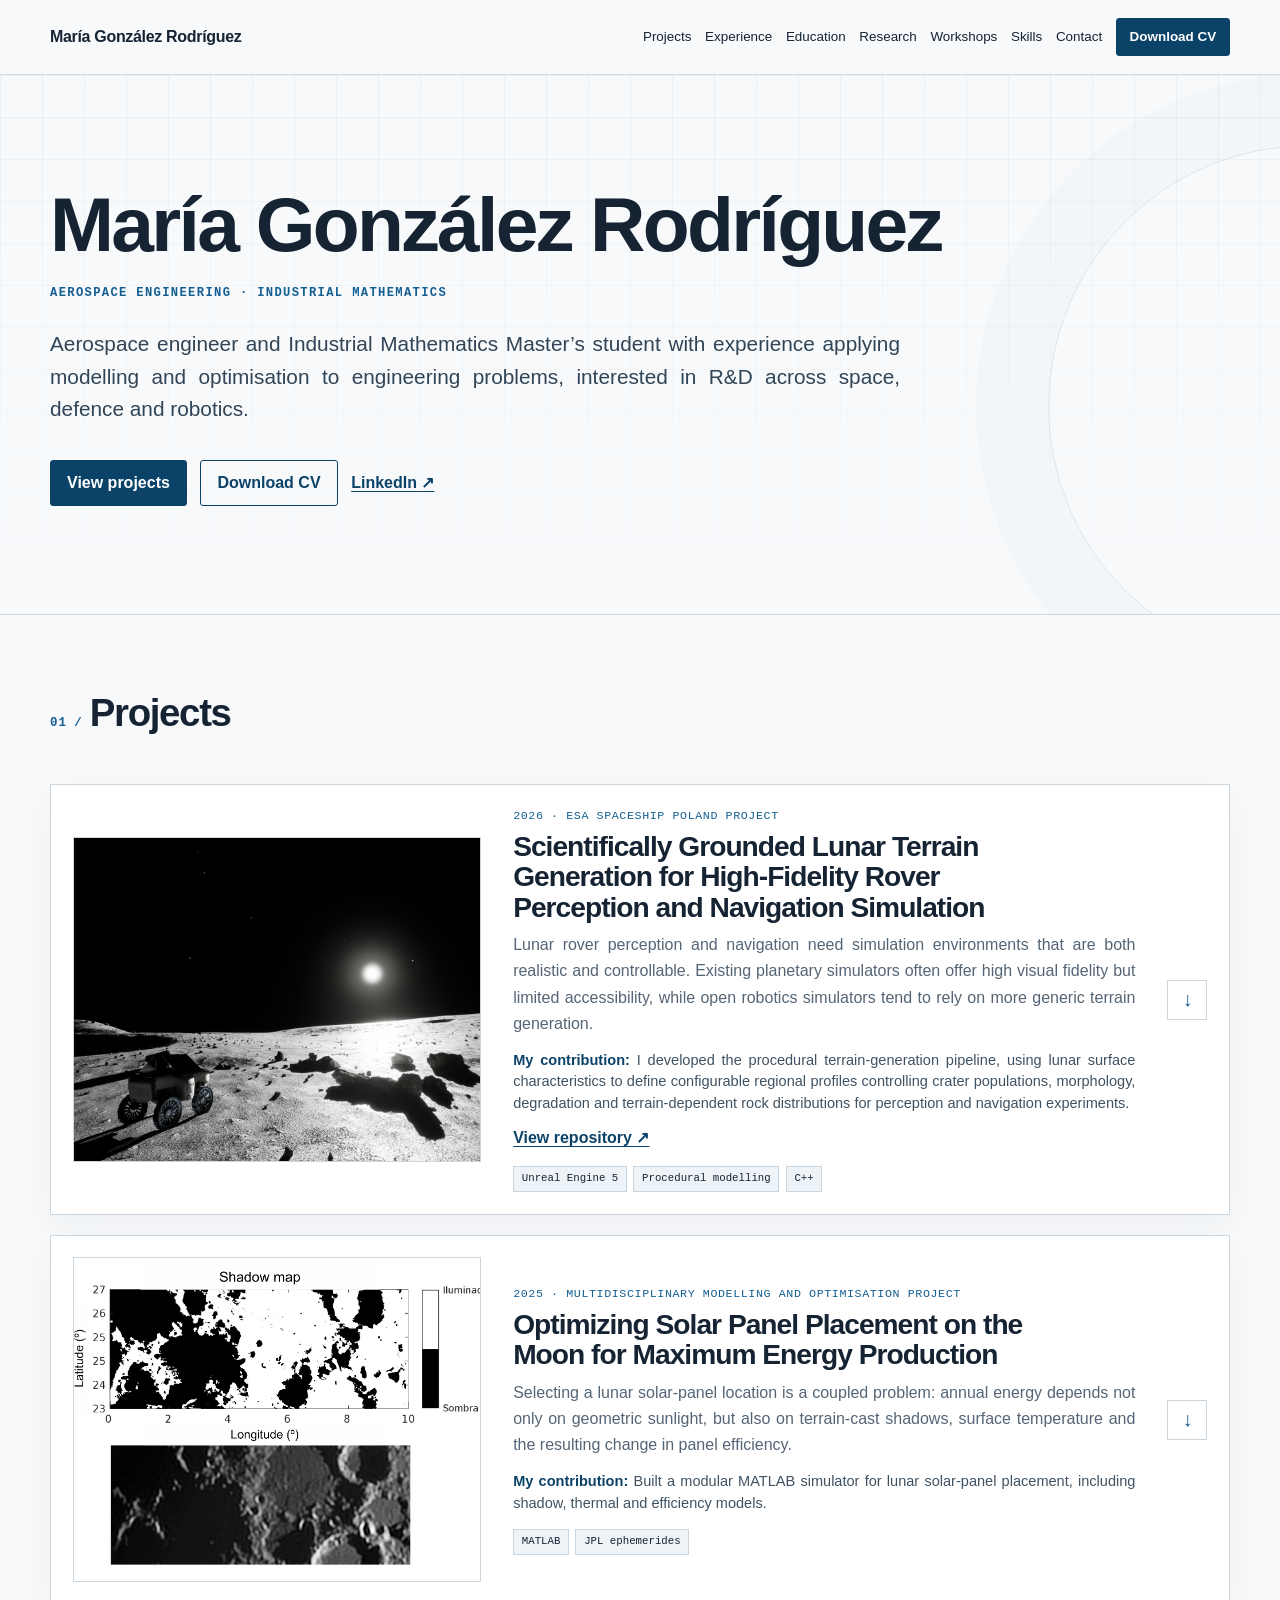
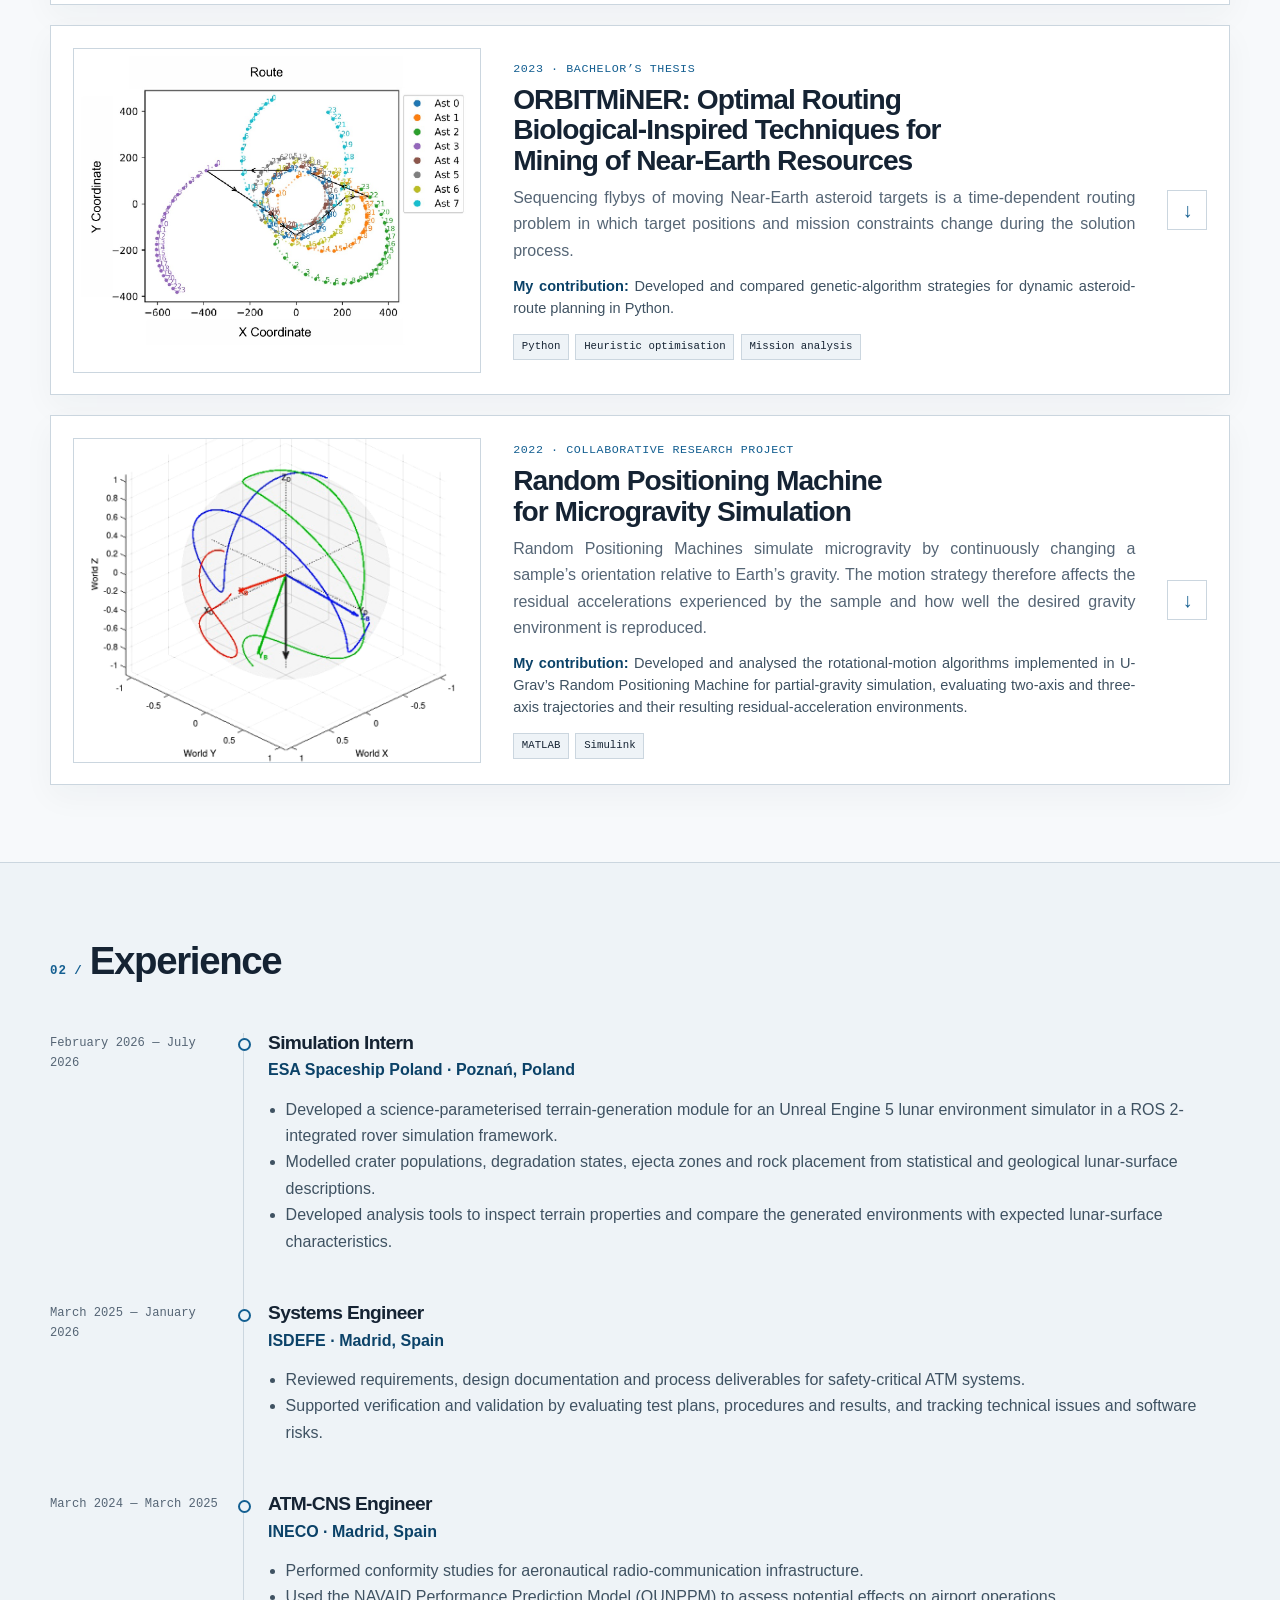
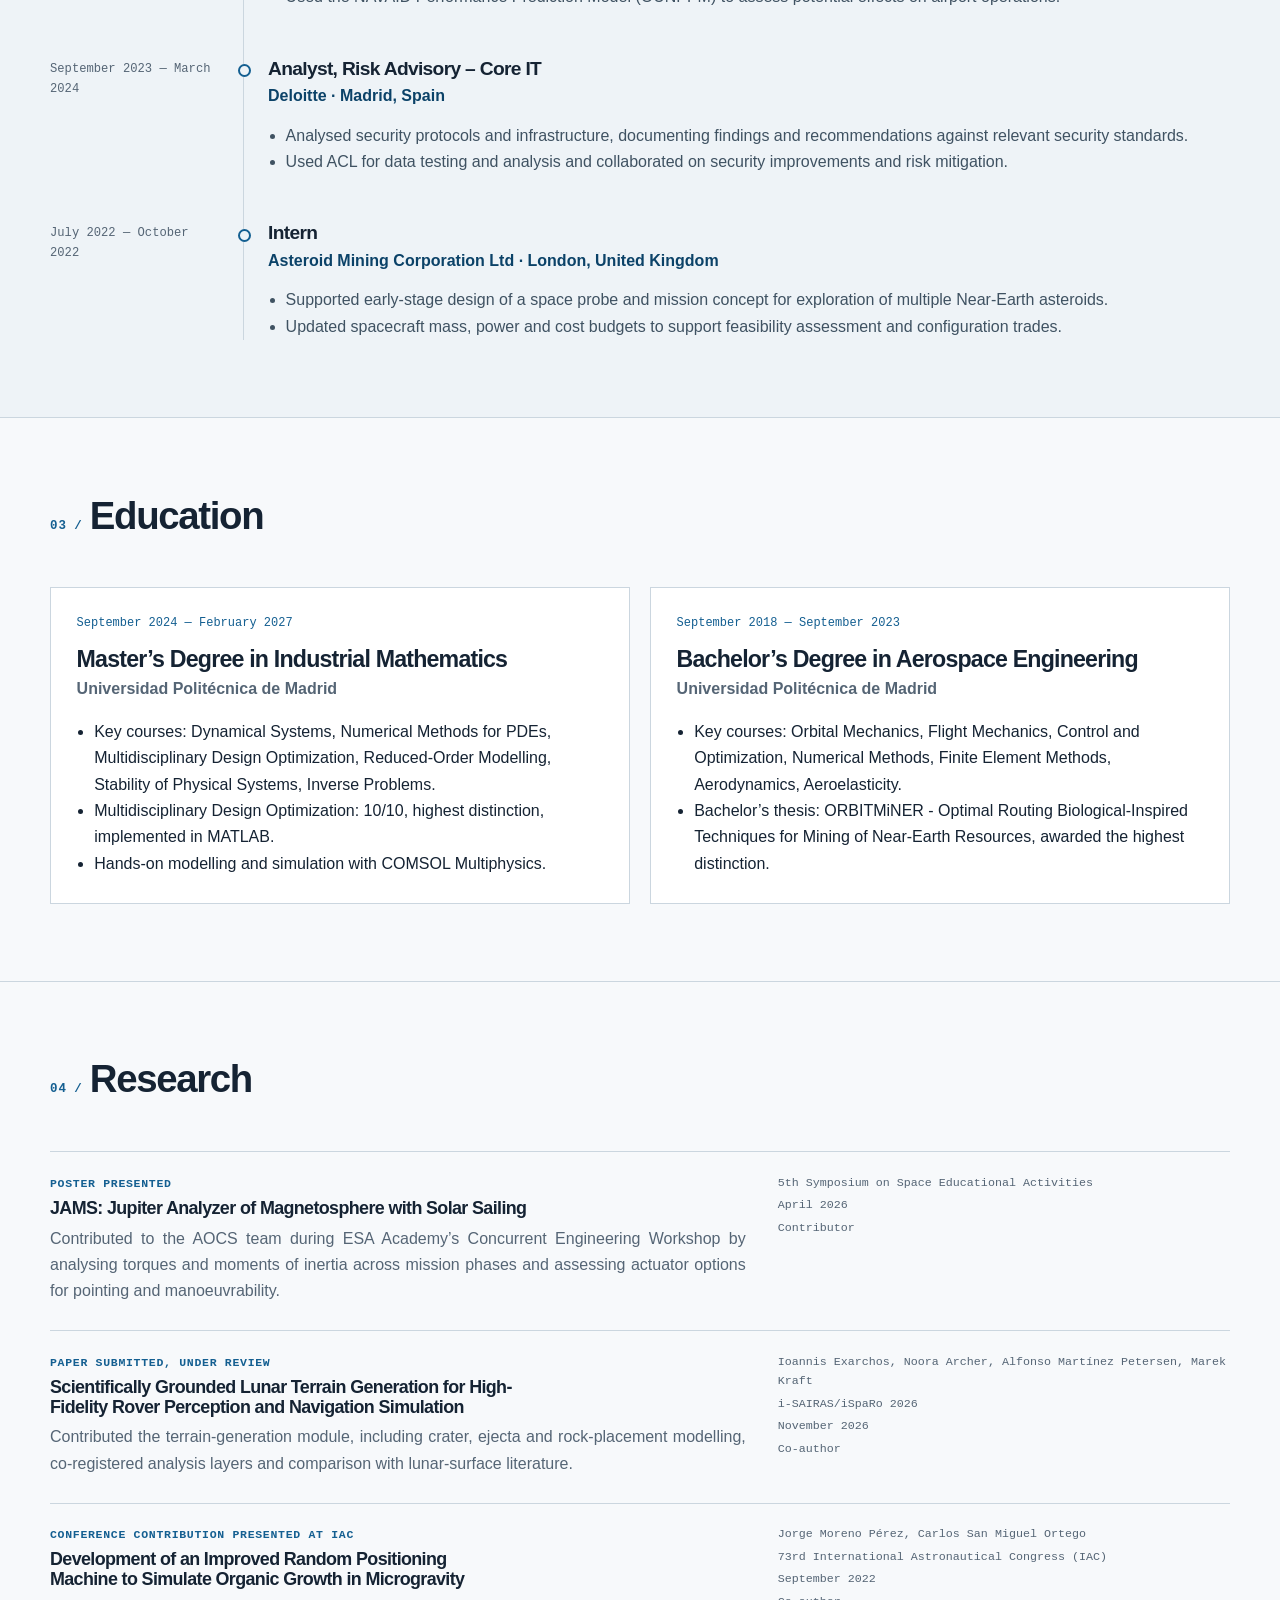
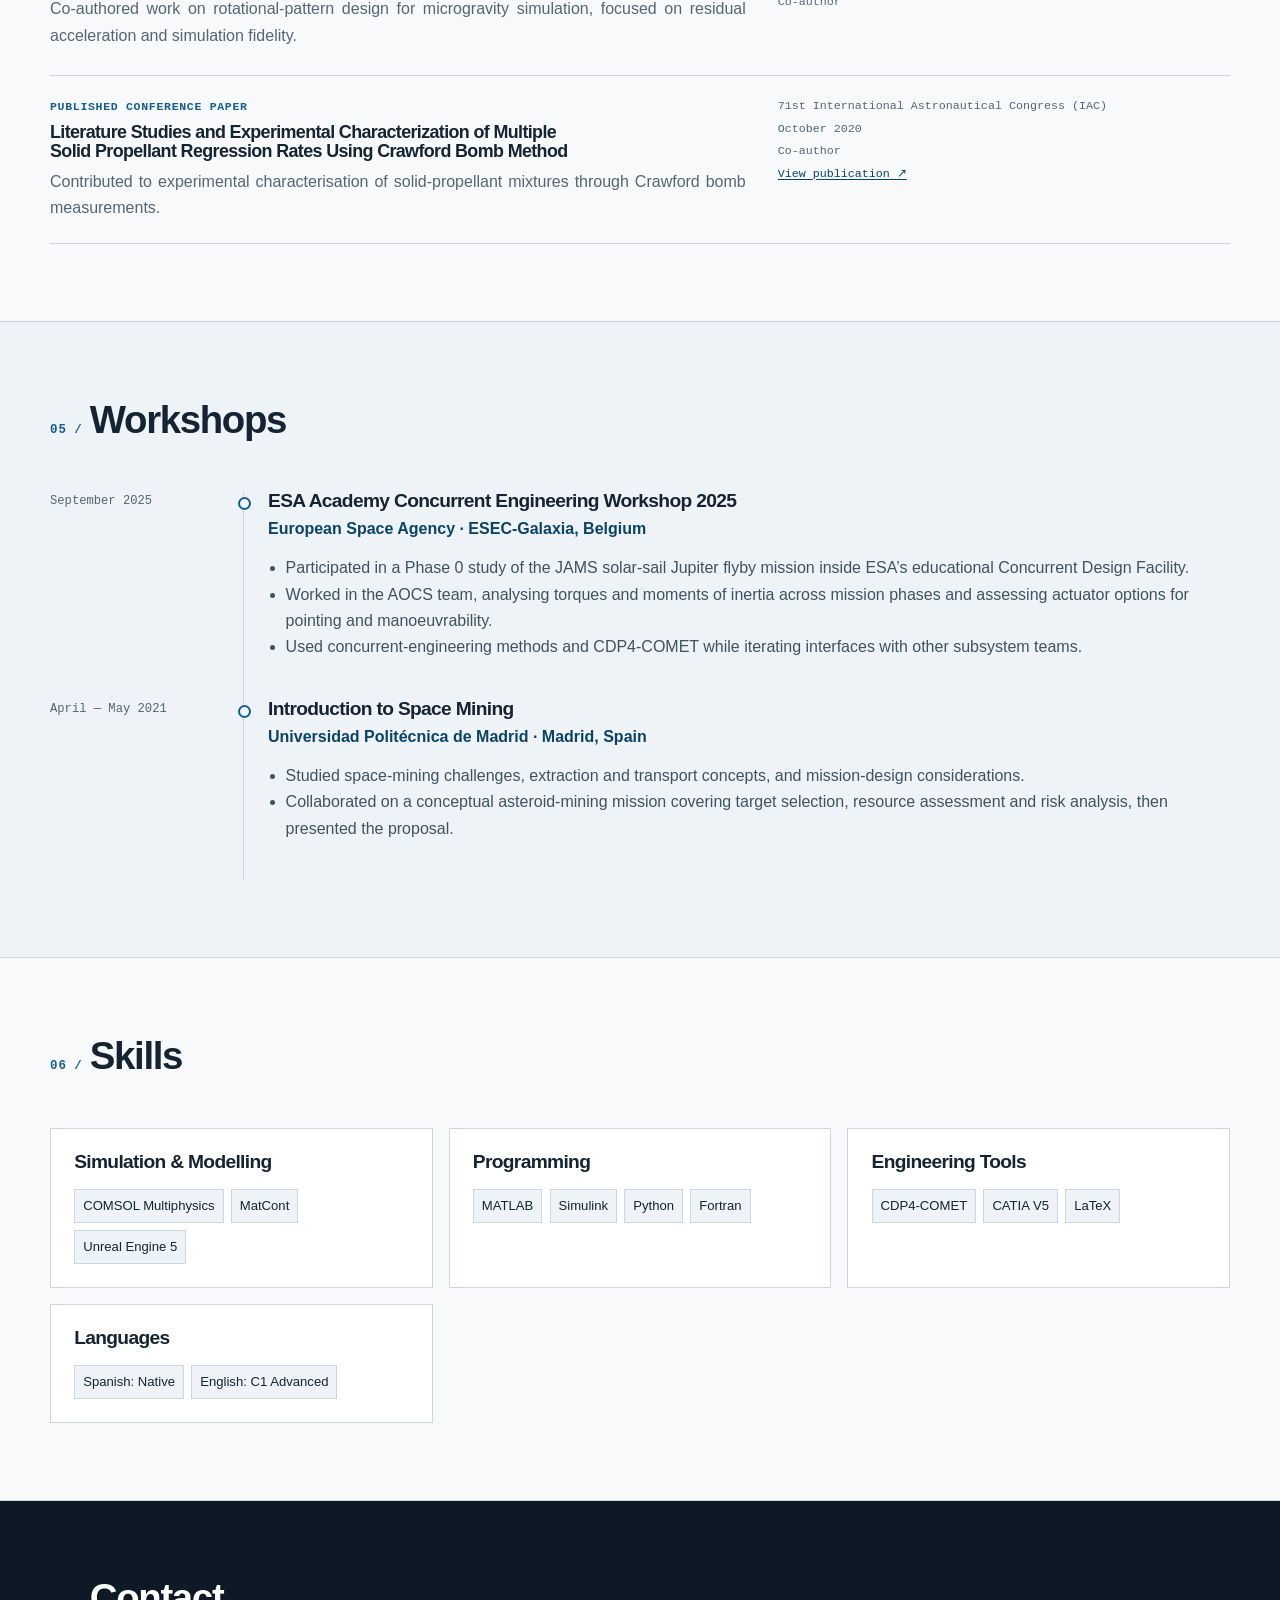
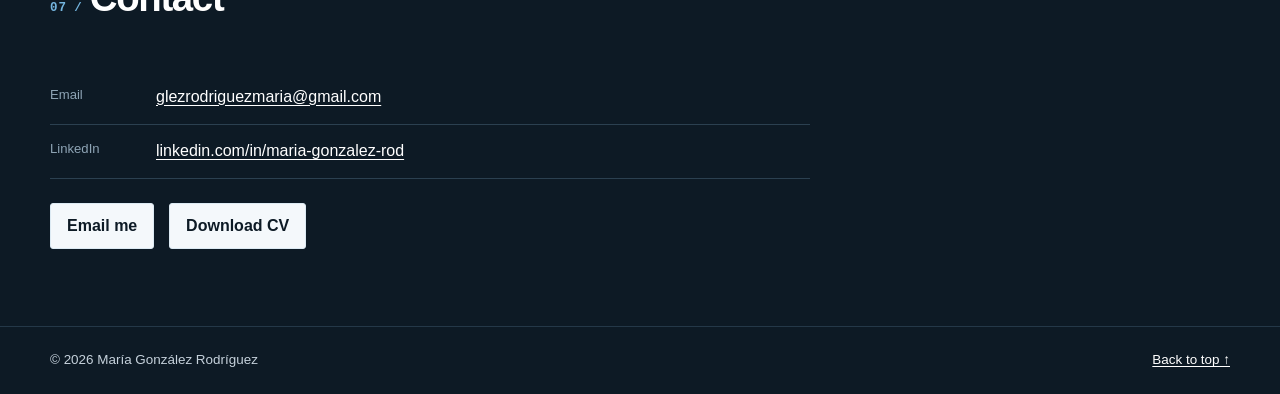
==== commit 14af8eab: "cleanup + finish cv" ====
--- a/index.html
+++ b/index.html
@@ -41,7 +41,7 @@
         <a href="#workshops">Workshops</a>
         <a href="#skills">Skills</a>
         <a href="#contact">Contact</a>
-        <a class="button button-small" href="assets/CV.pdf" download>Download CV</a>
+        <a class="button button-small" href="assets/CV_MGR.pdf" download>Download CV</a>
       </nav>
     </div>
   </header>
@@ -55,7 +55,7 @@
           <p class="hero-statement">Aerospace engineer and Industrial Mathematics Master’s student with experience applying modelling and optimisation to engineering problems, interested in R&D across space, defence and robotics.</p>
           <div class="hero-actions" aria-label="Primary actions">
             <a class="button" href="#projects">View projects</a>
-            <a class="button button-secondary" href="assets/CV.pdf" download>Download CV</a>
+            <a class="button button-secondary" href="assets/CV_MGR.pdf" download>Download CV</a>
             <!-- UNCOMMENT FOR THE GITHUB BUTTONS AND LINKS
             <a class="text-link" href="https://github.com/magonrod" target="_blank" rel="noreferrer">GitHub <span aria-hidden="true">↗</span><span class="sr-only"> (opens in a new tab)</span></a>
             -->
@@ -132,7 +132,7 @@
           <p>Master’s Degree in Industrial Mathematics and Bachelor’s Degree in Aerospace Engineering at Universidad Politécnica de Madrid.</p>
           <h3>Selected additional experience</h3>
           <p>ESA Academy Concurrent Engineering Workshop 2025, working in the AOCS team on torques, inertia and actuator options for a solar-sail mission; and Introduction to Space Mining at Universidad Politécnica de Madrid.</p>
-          <p><a href="assets/CV.pdf" download>Download the full CV</a>, <a href="https://www.linkedin.com/in/maria-gonzalez-rod/">view LinkedIn</a> or <a href="mailto:glezrodriguezmaria@gmail.com">contact María by email</a>.</p>
+          <p><a href="assets/CV_MGR.pdf" download>Download the full CV</a>, <a href="https://www.linkedin.com/in/maria-gonzalez-rod/">view LinkedIn</a> or <a href="mailto:glezrodriguezmaria@gmail.com">contact María by email</a>.</p>
         </div>
       </section>
     </noscript>
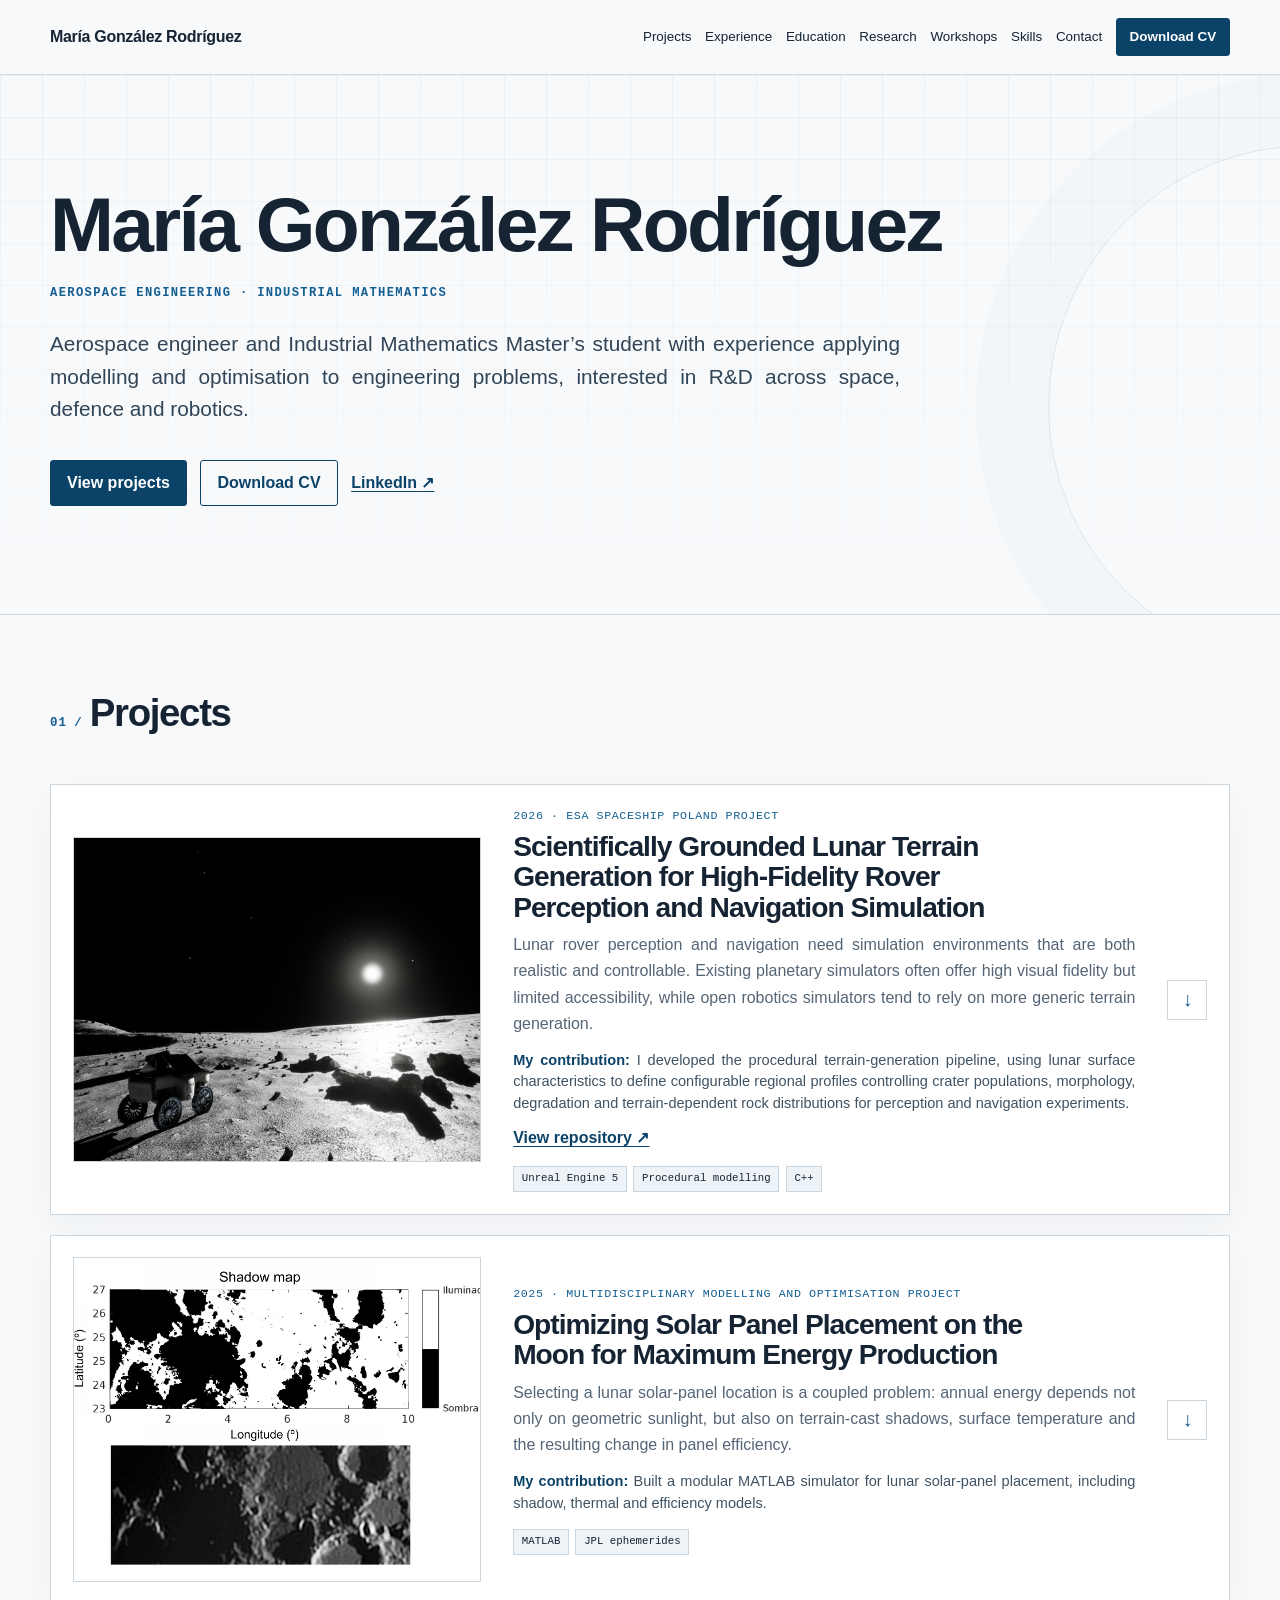
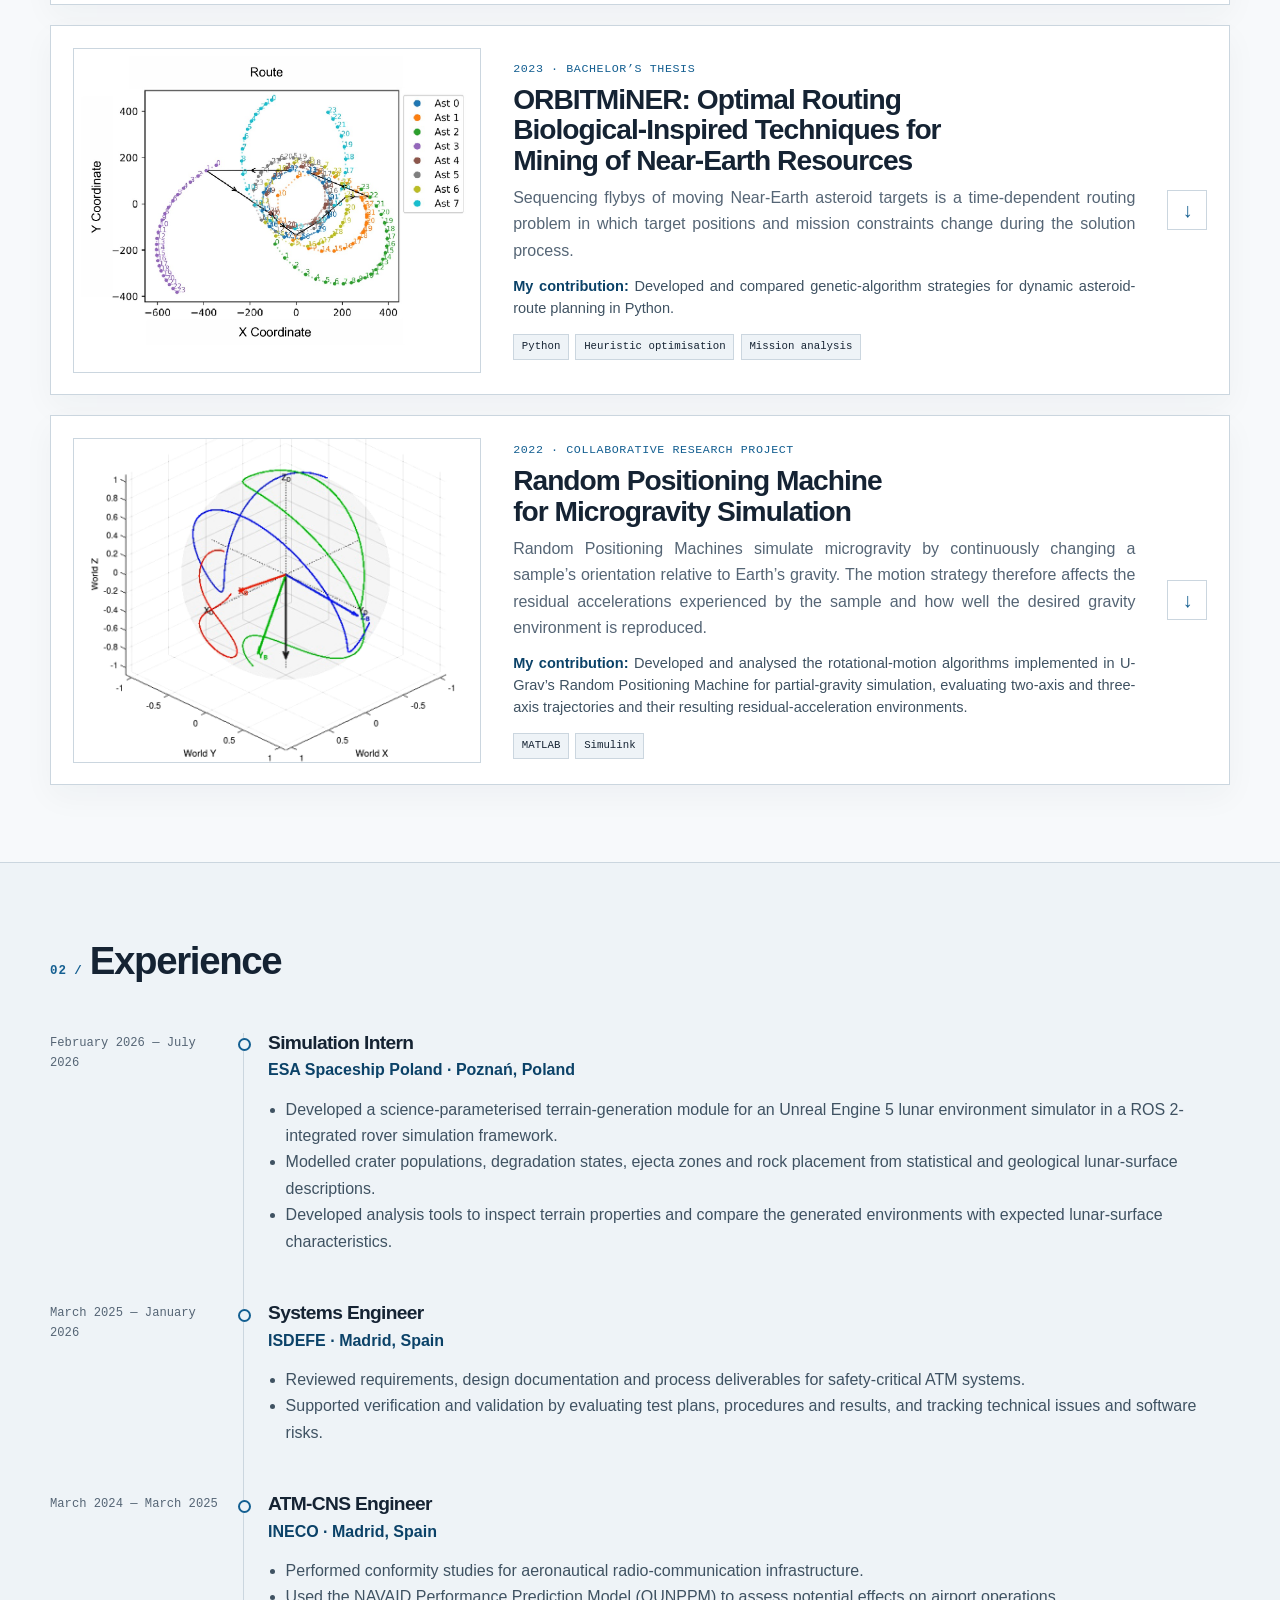
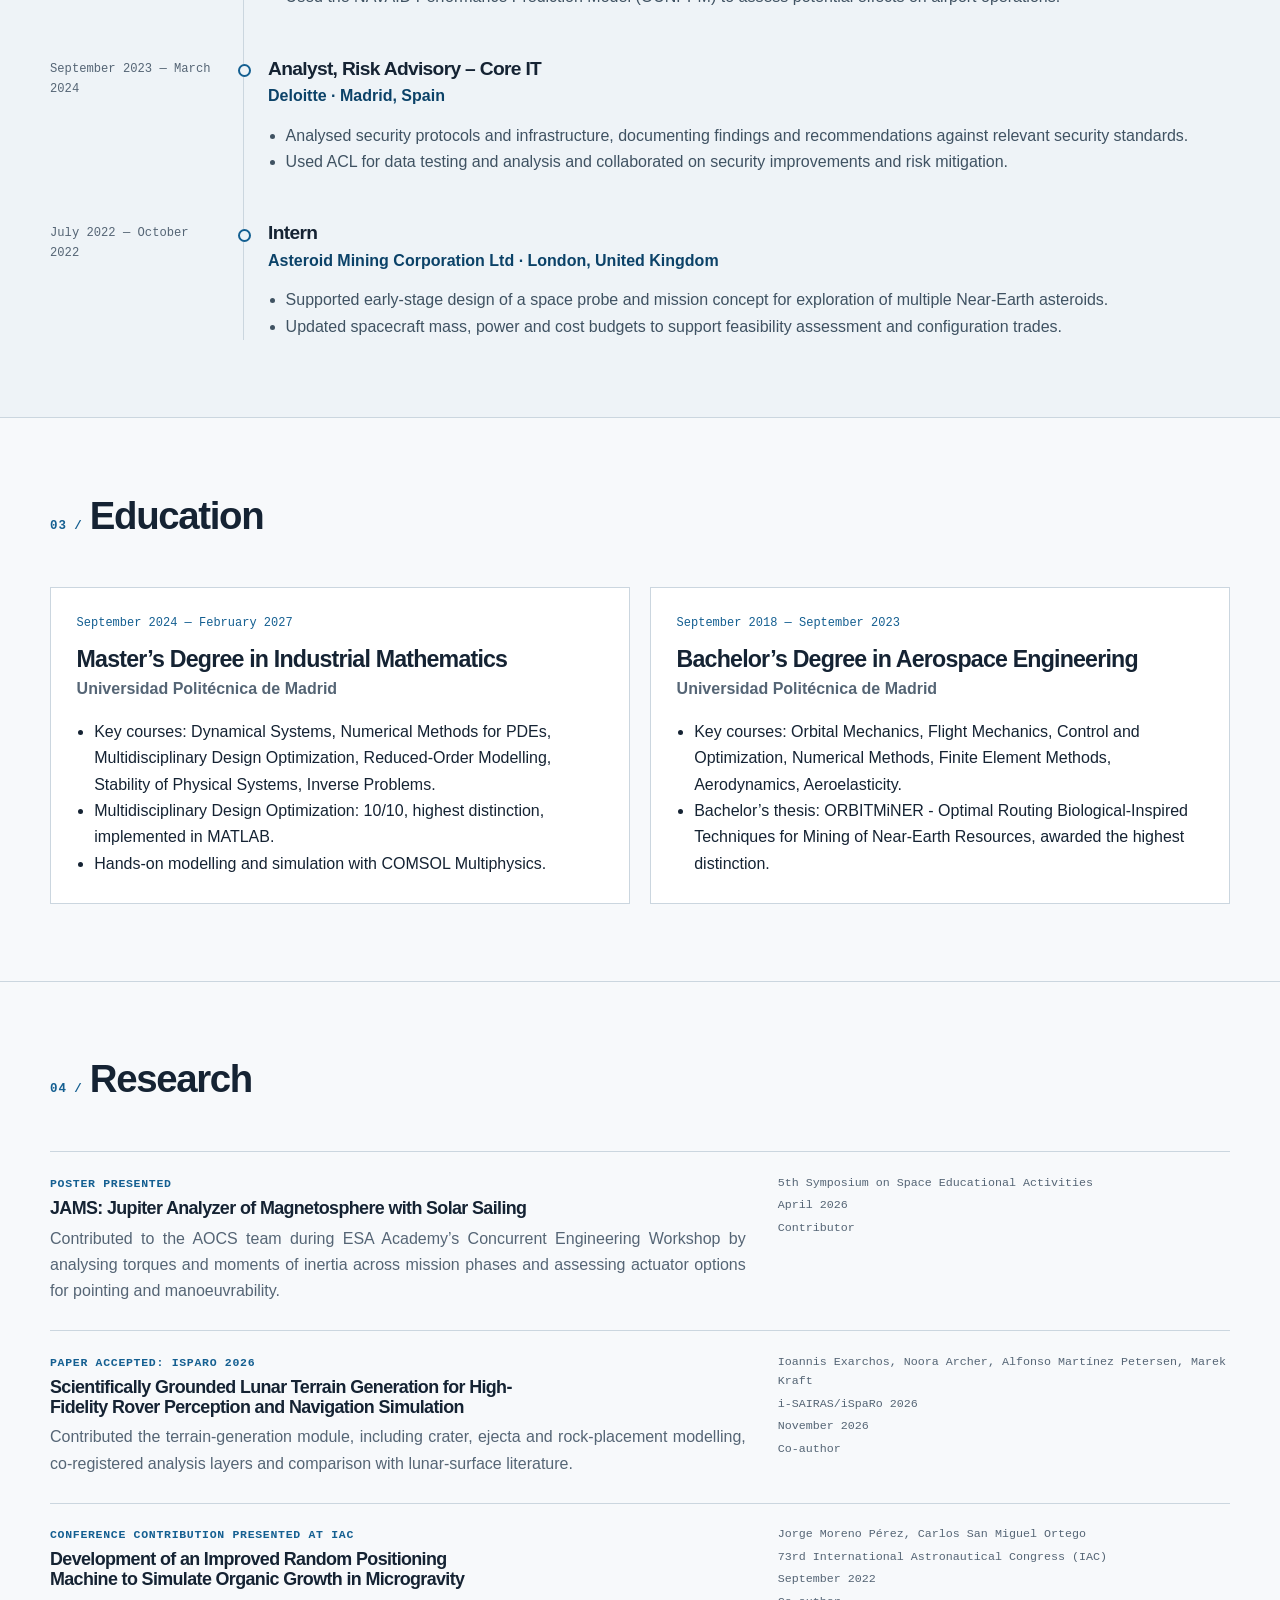
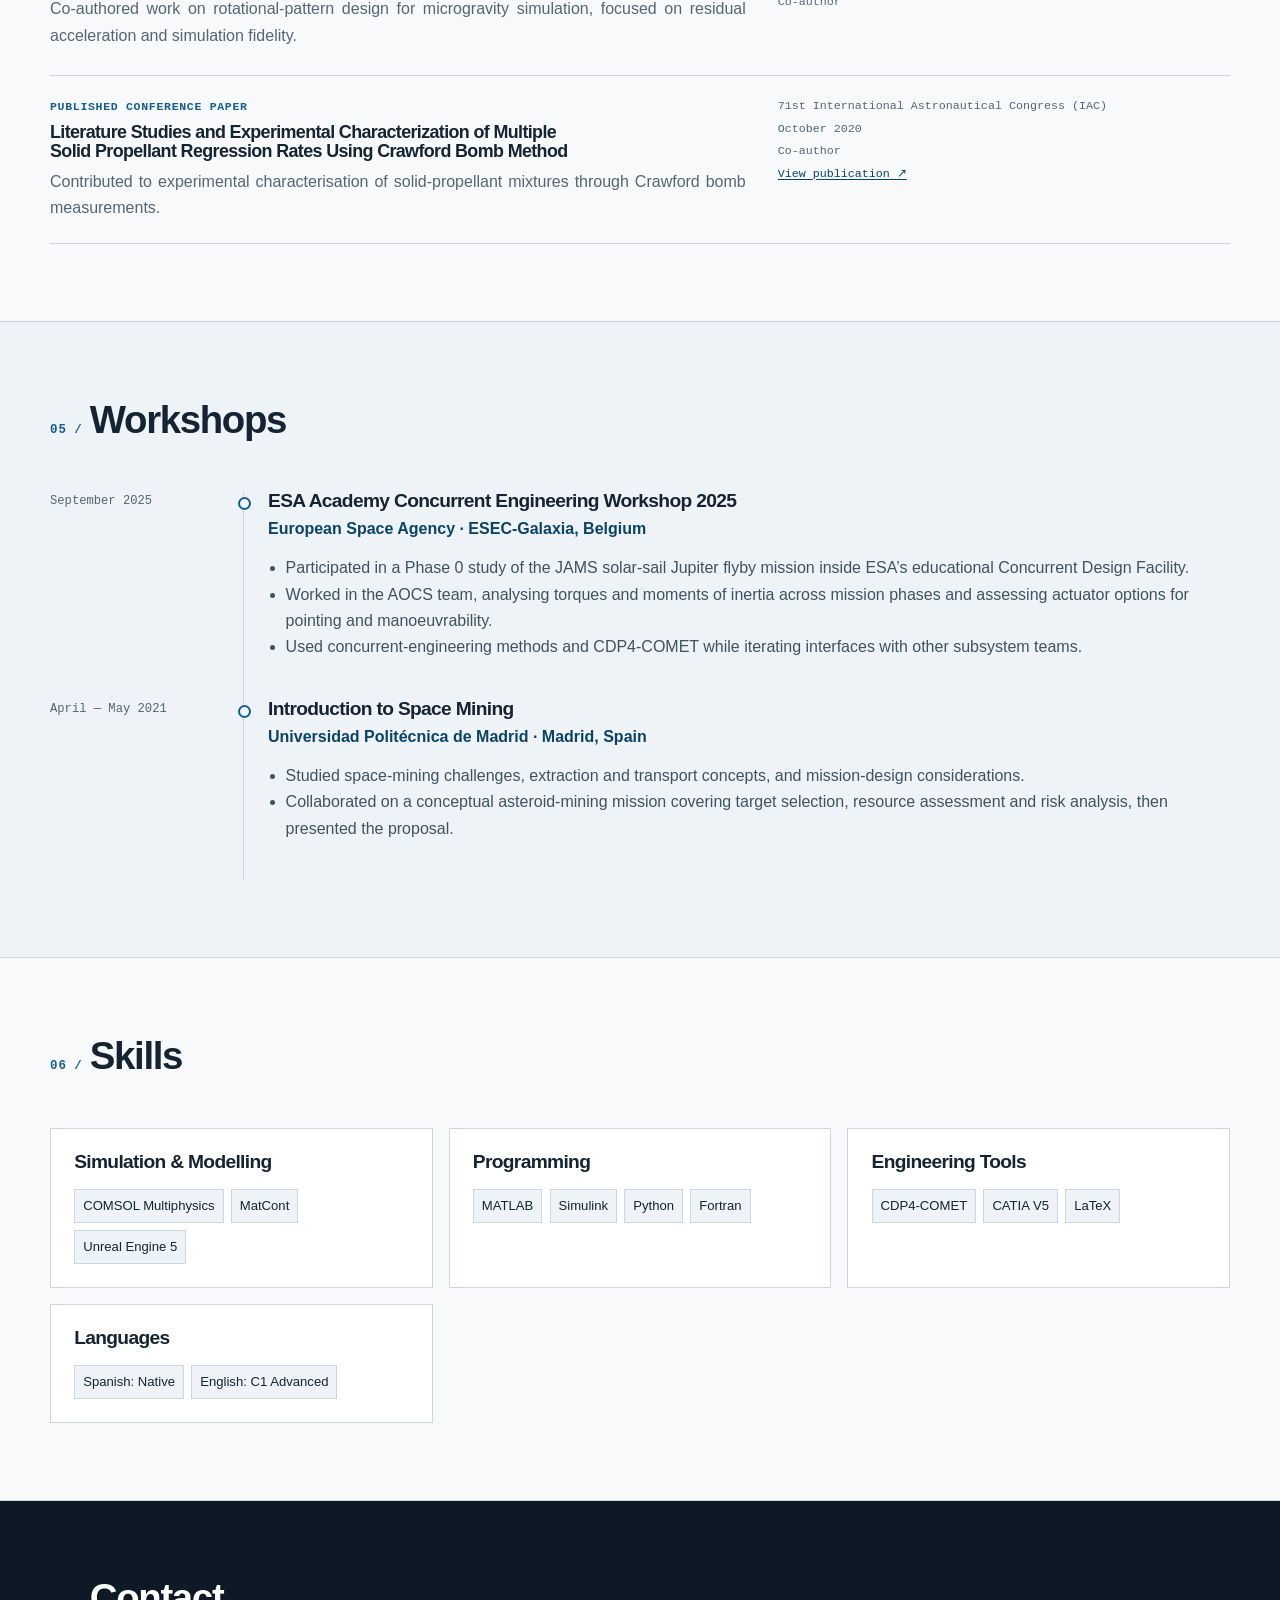
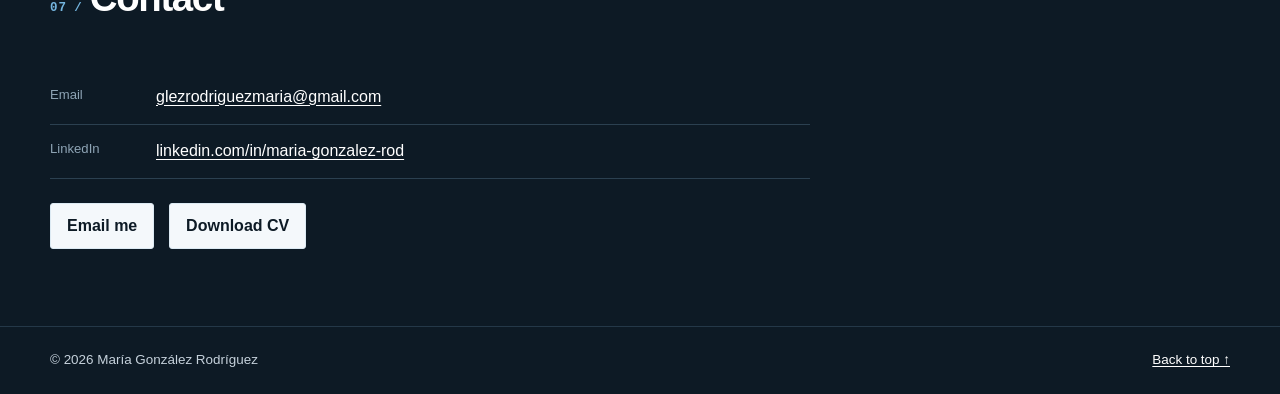
==== commit 76d52324: "actualizacion paper" ====
--- a/index.html
+++ b/index.html
@@ -14,7 +14,7 @@
   <link rel="canonical" href="https://magonrod.github.io/">
   <link rel="icon" href="assets/icons/favicon.png" type="image/svg+xml">
   <link rel="stylesheet" href="styles.css">
-  <title>María González Rodríguezn</title>
+  <title>María González Rodríguez</title>
   <script>document.documentElement.classList.add('js');</script>
   <script defer src="data/portfolio-data.js"></script>
   <script defer src="script.js"></script>
